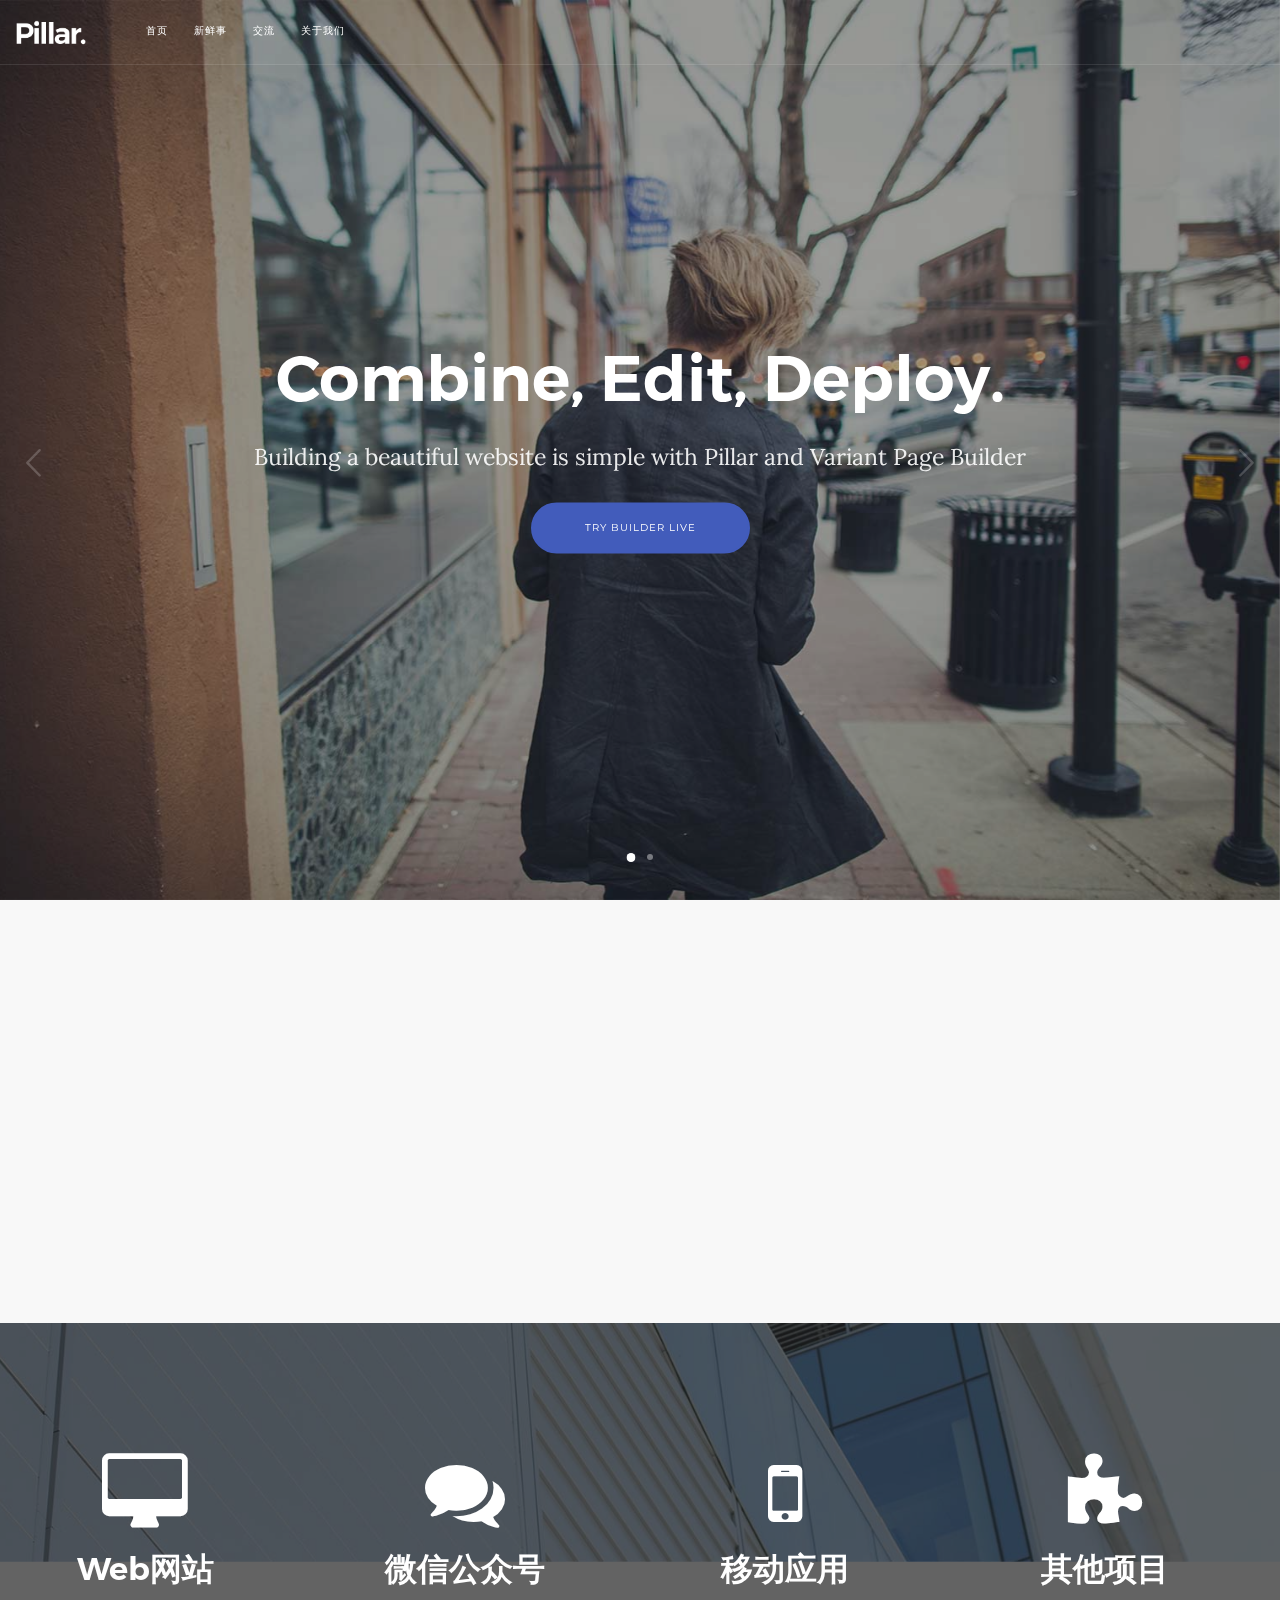
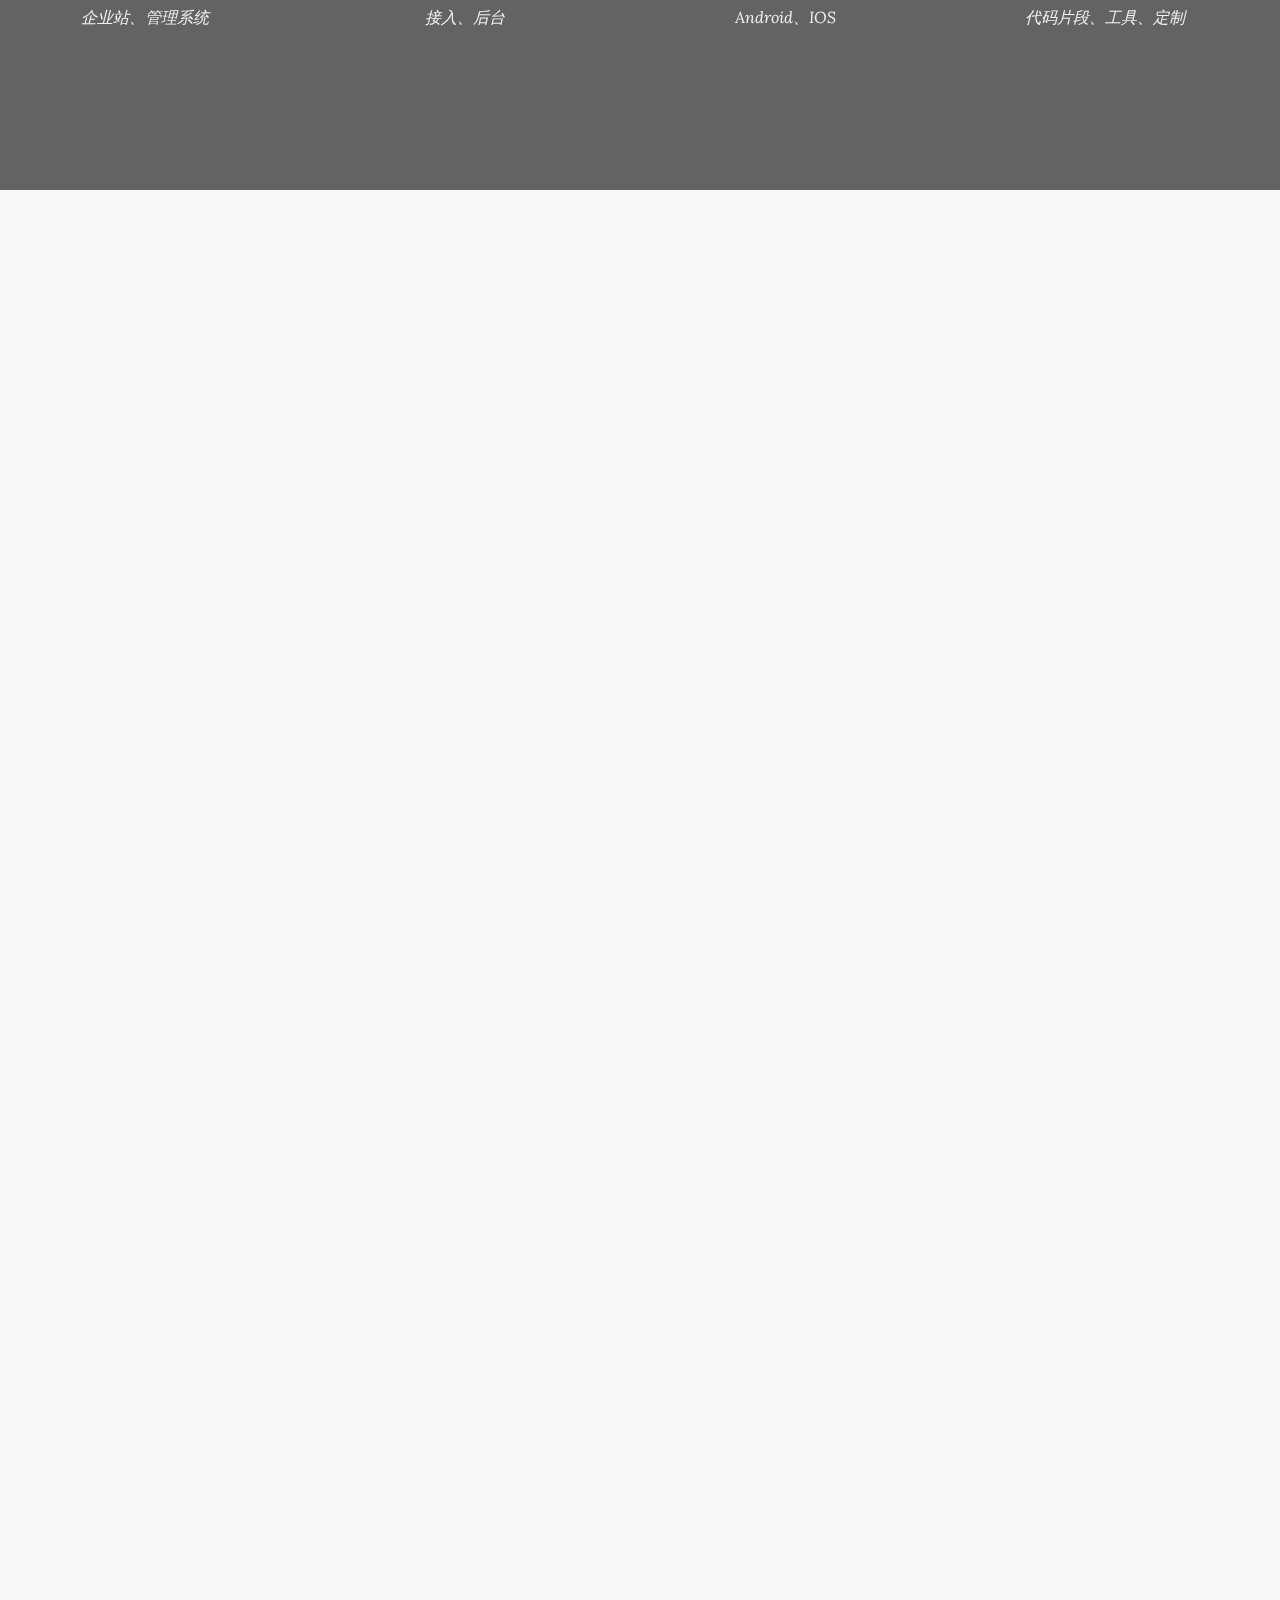
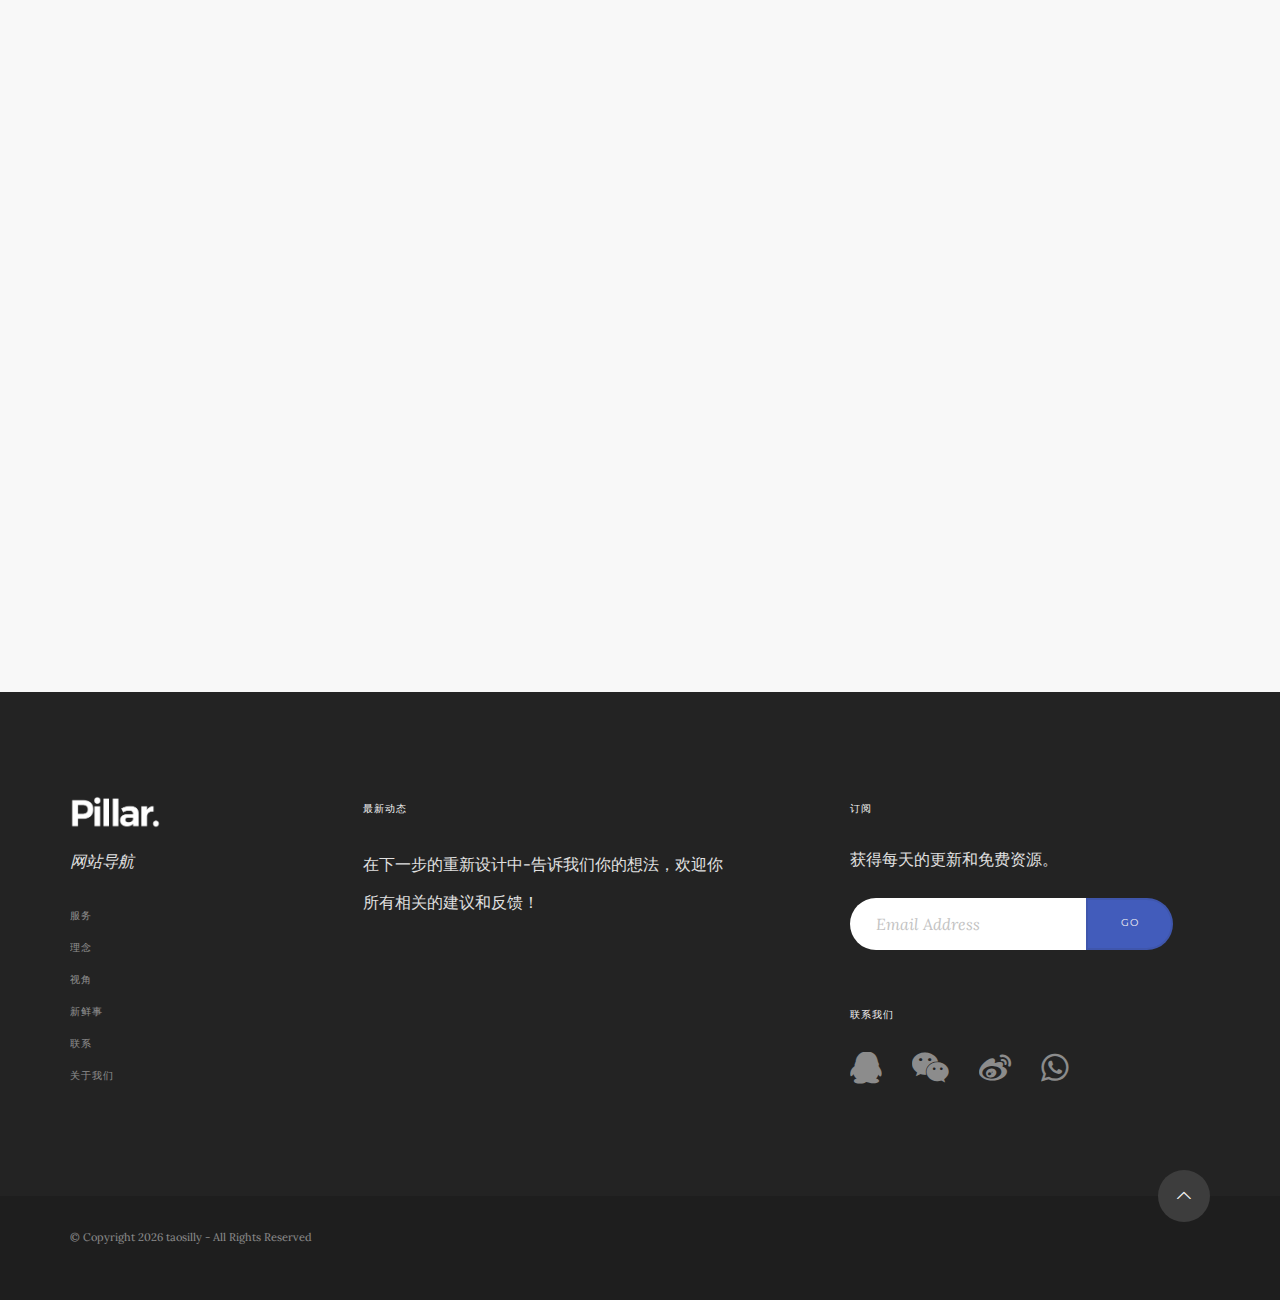
==== wwwroot/Index.html @ a9ca65a6 "first commit" ====
<!doctype html>
<html lang="en">
  <head>
      <meta charset="utf-8" />
      <title></title>
      <meta name="description" content="" />
      <meta name="viewport" content="width=device-width, initial-scale=1" />
      <!-- Place favicon.ico in the root directory -->

      <link href="css/bootstrap.css" rel="stylesheet" type="text/css" media="all" />
      <link href="//netdna.bootstrapcdn.com/font-awesome/4.6.3/css/font-awesome.min.css" rel="stylesheet">
      <link href="css/interface-icons.css" rel="stylesheet" type="text/css" media="all" />
      <link href="css/owl.carousel.css" rel="stylesheet" type="text/css" media="all" />
      <link href="css/lightbox.min.css" rel="stylesheet" type="text/css" media="all" />
      <link href="css/theme.css" rel="stylesheet" type="text/css" media="all" />
      <link href='https://fonts.googleapis.com/css?family=Lora:400,400italic,700%7CMontserrat:400,700' rel='stylesheet' type='text/css'>


  </head>
  <body class="scroll-assist" data-reveal-selectors="section:not(.masonry):not(:first-of-type):not(.parallax)" data-reveal-timing="1000">
        <a id="top"></a>
        <div class="loader"></div>
        <nav class="transition--fade">
            <div class="nav-bar nav--absolute nav--transparent" data-fixed-at="200">
                <div class="nav-module logo-module left">
                    <a href="index.html">
                        <img class="logo logo-dark" alt="logo" src="img/logo-dark.png" />
                        <img class="logo logo-light" alt="logo" src="img/logo-light.png" />
                    </a>
                </div>
                <div class="nav-module menu-module left">
                    <ul class="menu">
                      <li>
                            <a href="/index.html">
                                首页
                            </a>
                      </li>
                       <li>
                            <a href="/news">
                                新鲜事
                            </a>
                      </li>
                       <li>
                            <a href="/contact">
                                交流
                            </a>
                      </li>
                       <li>
                            <a href="/about.html">
                                关于我们
                            </a>
                      </li>
                    </ul>
                </div>
                <!--end nav module-->
                <!--<div class="nav-module right">
                    <a href="#" class="nav-function" data-notification-link="cart-overview">
                        <i class="interface-bag icon icon--sm"></i>
                        <span>Cart</span>
                    </a>
                </div>
                <div class="nav-module right">
                    <a href="#" class="nav-function modal-trigger" data-modal-id="search-form">
                        <i class="interface-search icon icon--sm"></i>
                        <span>Search</span>
                    </a>
                </div>-->
            </div>
            <!--end nav bar-->
            <div class="nav-mobile-toggle visible-sm visible-xs">
                <i class="fa fa-navicon fa-2x"></i>
            </div>
        </nav>
        <!--<div class="notification pos-right pos-top cart-overview" data-notification-link="cart-overview" data-animation="from-right">
            <div class="cart-overview__title">
                <h5>Your Cart</h5>
            </div>
            <ul class="cart-overview__items">
                <li>
                    <div class="item__image">
                        <a href="#">
                            <img alt="product" src="img/product-small-1.png" />
                        </a>
                    </div>
                    <div class="item__detail">
                        <span>Dave Wool Beanie</span>
                        <span class="h6">1 x $39.00</span>
                    </div>
                    <div class="item__remove" title="Remove From Cart"></div>
                </li>
                <li>
                    <div class="item__image">
                        <a href="#">
                            <img alt="product" src="img/product-small-2.png" />
                        </a>
                    </div>
                    <div class="item__detail">
                        <span>Rose Tinted Glasses</span>
                        <span class="h6">1 x $89.00</span>
                    </div>
                    <div class="item__remove" title="Remove From Cart"></div>
                </li>
            </ul>
            <div class="cart-overview__subtotal">
                <h5>Subtotal:</h5>
                <span>$128.00</span>
            </div>
            <div class="cart-overview__action">
                <a href="#" class="btn btn--square btn--primary">
                    <span class="btn__text">
                        Checkout Now
                    </span>
                </a>
            </div>
        </div>-->
        <!--<div class="modal-container search-modal" data-modal-id="search-form">
            <div class="modal-content bg-white imagebg" data-width="100%" data-height="100%">
                <div class="pos-vertical-center clearfix">
                    <div class="col-md-6 col-md-offset-3 col-sm-8 col-sm-offset-2 text-center">
                        <form class="clearfix">
                            <div class="input-with-icon">
                                <i class="icon-Magnifi-Glass2 icon icon--sm"></i>
                                <input type="search" name="query" placeholder="Type your search and hit enter" />
                            </div>
                        </form>
                    </div>
                </div>
            </div>
        </div>-->
        <!--end of modal-container-->
        <div class="main-container transition--fade">

            <section class="slider slider--animate height-100 cover cover-5 parallax" data-animation="fade" data-arrows="true" data-paging="true" data-timing="5000">
                <ul class="slides">
                    <li class="imagebg" data-overlay="4">
                        <div class="background-image-holder">
                            <img alt="image" src="img/hero3.jpg" />
                        </div>
                        <div class="container pos-vertical-center">
                            <div class="row">
                                <div class="col-sm-12 text-center">
                                    <h1>Combine, Edit, Deploy.</h1>
                                    <p class="lead">
                                        Building a beautiful website is simple with Pillar and Variant Page Builder
                                    </p>
                                    <a class="btn btn--primary" href="variant/builder.html">
                                        <span class="btn__text">
                                            Try Builder Live
                                        </span>
                                    </a>
                                </div>
                            </div>
                        </div>
                    </li>
                    <li class="imagebg" data-overlay="4">
                        <div class="background-image-holder">
                            <img alt="image" src="img/hero4.jpg" />
                        </div>
                        <div class="container pos-vertical-center">
                            <div class="row">
                                <div class="col-sm-12 text-center">
                                    <h1>Your Site, Your Way.</h1>
                                    <p class="lead">
                                        Carefully styled, reusable elements and multiple colour and font options
                                    </p>
                                    <a class="btn btn--primary" href="#">
                                        <span class="btn__text">
                                            Purchase Pillar Now
                                        </span>
                                    </a>
                                </div>
                            </div>
                        </div>
                    </li>
                </ul>
            </section>

             <section>
                <div class="container">
                    <div class="row">
                        <div class="col-md-8 col-md-offset-2 col-sm-10 col-sm-offset-1 text-center">
                            <h3>致力于建立一个更好的网站。</h3>
                            <p class="lead">
                                简洁、实用、严谨。在界面上大气、美观、布局合理，充分体现出核心功能与价值。同时在实用上也非常明了，加上与良好的互动性，给访问者以愉快实在的体验。在技术上。更高的稳定性、流畅性、兼容性。
                            </p>
                        </div>
                    </div>
                    <!--end of row-->
                </div>
                <!--end of container-->
            </section>
            <section class="imagebg section--even stats-1 parallax" data-overlay="7">
                <div class="background-image-holder">
                    <img alt="image" src="img/hero2.jpg" />
                </div>
                <div class="row wide-grid">
                    <div class="col-sm-3 col-xs-6">
                        <div class="feature feature-1 text-center">
                            <i class="fa fa-desktop fa-5x"></i>
                            <h3>Web网站</h3>
                            <span>
                                <em>企业站、管理系统</em>
                            </span>
                        </div>
                    </div>
                    <div class="col-sm-3 col-xs-6">
                        <div class="feature feature-1 text-center">
                            <i class="fa fa-comments fa-5x"></i>
                            <h3>微信公众号</h3>
                            <span>
                                <em>接入、后台</em>
                            </span>
                        </div>
                    </div>
                    <div class="col-sm-3 col-xs-6">
                        <div class="feature feature-1 text-center">
                            <i class="fa fa-mobile fa-5x"></i>
                            <h3>移动应用</h3>
                            <span>
                                <em>Android、IOS</em>
                            </span>
                        </div>
                    </div>
                    <div class="col-sm-3 col-xs-6">
                        <div class="feature feature-1 text-center">
                            <i class="fa fa-puzzle-piece fa-5x"></i>
                            <h3>其他项目</h3>
                            <span>
                                <em>代码片段、工具、定制</em>
                            </span>
                        </div>
                    </div>
                </div>
                <!--end of row-->
            </section>
            <section>
                <div class="container">
                    <div class="row">
                        <div class="col-sm-8 col-sm-offset-2 text-center">
                            <h3>我的理念</h3>
                            <p class="lead">
                                让客户满意是我们前进的永远不变的宗旨。
                            </p>
                        </div>
                    </div>
                    <!--end of row-->
                </div>
                <!--end of container-->
            </section>
            <section>
                <div class="container">
                    <div class="row">
                        <div class="col-sm-6">
                            <div class="feature feature-3">
                                <div class="feature__left">
                                    <i class="fa fa-newspaper-o fa-2x"></i>
                                </div>
                                <div class="feature__right">
                                    <h6>响应式布局</h6>
                                    <p>采用Bootstrap前端框架，使主体更加个性化与人性化。页面简洁灵活。</p>
                                </div>
                            </div>
                        </div>
                        <div class="col-sm-6">
                            <div class="feature feature-3">
                                <div class="feature__left">
                                    <i class="fa fa-cogs fa-2x"></i>
                                </div>
                                <div class="feature__right">
                                    <h6>优秀设计</h6>
                                    <p>在设计上大气，优雅，布局合理。</p>
                                </div>
                            </div>
                        </div>
                        <div class="col-sm-6">
                            <div class="feature feature-3">
                                <div class="feature__left">
                                    <i class=" fa fa-umbrella fa-2x"></i>
                                </div>
                                <div class="feature__right">
                                    <h6>强大的交互性</h6>
                                    <p>功能实用并和客户有很强的互动与连接性</p>
                                </div>
                            </div>
                        </div>
                        <div class="col-sm-6">
                            <div class="feature feature-3">
                                <div class="feature__left">
                                    <i class="fa fa-heart  fa-2x"></i>
                                </div>
                                <div class="feature__right">
                                    <h6>贴心的服务</h6>
                                    <p>从前到后，耐心的解答与倾听。更长的质保期，售后免费服务1年。</p>
                                </div>
                            </div>
                        </div>
                    </div>
                    <!--end of row-->
                </div>
                <!--end of container-->
            </section>
            <!--这是留一个购买下单的Section-->
            <section>
                <div class="container">
                    <div class="row">
                        <div class="col-sm-8 col-sm-offset-2 text-center">
                            <h3>新的 &amp; 视角</h3>
                            <p class="lead">
                                我们在设计、商业和生活方面分享我们的想法。看看我们最新的冥想的博客。
                            </p>
                        </div>
                    </div>
                    <!--end of row-->
                </div>
                <!--end of container-->
            </section>
            <section class="blog-snippet-1">
                <div class="container">
                    <div class="row">
                        <div class="col-md-4 col-sm-6">
                            <a href="#">
                                <div class="card card-4">
                                    <div class="card__image">
                                        <img alt="Pic" src="img/small9.jpg" />
                                    </div>
                                    <div class="card__body boxed boxed--sm bg--white">
                                        <h6>Lifestyle</h6>
                                        <div class="card__title">
                                            <h5>Living large in a small apartment: One man's quest to downsize</h5>
                                        </div>
                                        <hr>
                                        <div class="card__lower">
                                            <span>by</span>
                                            <span class="h6">Cameron Smith</span>
                                        </div>
                                    </div>
                                </div>
                            </a>
                        </div>
                        <!--end item-->
                        <div class="col-md-4 col-sm-6">
                            <a href="#">
                                <div class="card card-4">
                                    <div class="card__image">
                                        <img alt="Pic" src="img/small6.jpg" />
                                    </div>
                                    <div class="card__body boxed boxed--sm bg--white">
                                        <h6>Technology</h6>
                                        <div class="card__title">
                                            <h5>Good photography is the key to your online presence</h5>
                                        </div>
                                        <hr>
                                        <div class="card__lower">
                                            <span>by</span>
                                            <span class="h6">Robin Banks</span>
                                        </div>
                                    </div>
                                </div>
                            </a>
                        </div>
                        <!--end item-->
                        <div class="col-md-4 col-sm-6">
                            <a href="#">
                                <div class="card card-4">
                                    <div class="card__image">
                                        <img alt="Pic" src="img/small1.jpg" />
                                    </div>
                                    <div class="card__body boxed boxed--sm bg--white">
                                        <h6>Travel</h6>
                                        <div class="card__title">
                                            <h5>Meet the couple who ran their online business from a tent</h5>
                                        </div>
                                        <hr>
                                        <div class="card__lower">
                                            <span>by</span>
                                            <span class="h6">Abby Bollard</span>
                                        </div>
                                    </div>
                                </div>
                            </a>
                        </div>
                        <!--end item-->
                    </div>
                    <!--end of row-->
                    <div class="row">
                        <div class="col-sm-12 text-center">
                            <a class="btn" href="blog-cards-small.html">
                                <span class="btn__text">
                                    View the blog
                                </span>
                            </a>
                        </div>
                    </div>
                    <!--end of row-->
                </div>
                <!--end of container-->
            </section>
            <section class="bg--primary space--sm cta cta-5">
                <div class="container">
                    <div class="row">
                        <div class="col-sm-12 text-center">
                            <h4>您对我们感兴趣吗?</h4>
                            <a class="btn btn--sm" href="page-contact-form-simple.html">
                                <span class="btn__text">
                                    和我们交流
                                </span>
                            </a>
                        </div>
                    </div>
                    <!--end of row-->
                </div>
                <!--end of container-->
            </section>
            <footer class="bg--dark footer-4">
                <div class="container">
                    <div class="row">
                        <div class="col-md-3 col-sm-4">
                            <img alt="logo" class="logo" src="img/logo-light.png" />
                            <p>
                                <em>网站导航</em>
                            </p>
                            <ul class="footer__navigation">

                                <li>
                                    <a href="#">
                                        <span>服务</span>
                                    </a>
                                </li>
                                <li>
                                    <a href="#">
                                        <span>理念</span>
                                    </a>
                                </li>
                                <li>
                                    <a href="#">
                                        <span>视角</span>
                                    </a>
                                </li>
                                <li>
                                    <a href="#">
                                        <span>新鲜事</span>
                                    </a>
                                </li>
                                <li>
                                    <a href="#">
                                        <span>联系</span>
                                    </a>
                                </li>
                                <li>
                                    <a href="#">
                                        <span>关于我们</span>
                                    </a>
                                </li>
                            </ul>
                        </div>
                        <div class="col-md-4 col-sm-8">
                            <h6>最新动态</h6>
                            <div class="twitter-feed">
                                <div class="tweets-feed" data-widget-id="492085717044981760" data-amount="2">
                                    <ul>
                                        <li>
                                            <p class="tweet">在下一步的重新设计中-告诉我们你的想法，欢迎你所有相关的建议和反馈！ </p>
                                        </li>
                                        <li>
                                            <p></p>
                                        </li>
                                    </ul>

                                </div>
                            </div>
                        </div>
                        <div class="col-md-4 col-md-offset-1 col-sm-12">
                            <h6>订阅</h6>
                            <p>
                                获得每天的更新和免费资源。
                            </p>
                              <form class="form--merge form--no-labels" action="http://mrareco.createsend.com/" method="post" id="subForm" data-error="Please fill all fields correctly." data-success="Thanks for signing up! Please check your inbox for confirmation email.">
                                <p>
                                    <label for="fieldEmail">Email Address</label>
                                    <br />
                                    <input class="col-md-8 col-sm-6 validate-required validate-email" id="fieldEmail" name="cm-kieth-kieth" type="email" required />
                                </p>
                                <p>
                                    <button type="submit">Go</button>
                                </p>
                            </form>
                            <h6>联系我们</h6>
                            <ul class="social-list">
                                <li>
                                    <a href="#">
                                        <i class="fa fa-qq fa-2x"></i>
                                    </a>
                                </li>
                                <li>
                                    <a href="#">
                                        <i class="fa fa-weixin fa-2x"></i>
                                    </a>
                                </li>
                                <li>
                                    <a href="#">
                                        <i class="fa fa-weibo fa-2x"></i>
                                    </a>
                                </li>
                                <li>
                                    <a href="#">
                                        <i class="fa fa-whatsapp fa-2x"></i>
                                    </a>
                                </li>
                                
                            </ul>
                        </div>
                    </div>
                    <!--end of row-->
                </div>
                <!--end of container-->
                <div class="footer__lower">
                    <div class="container">
                        <div class="row">
                            <div class="col-sm-6 text-center-xs">
                                <span class="type--fine-print">&copy; Copyright
                                    <span class="update-year">2016</span> taosilly - All Rights Reserved</span>
                            </div>
                            <div class="col-sm-6 text-right text-center-xs">
                                <a href="#top" class="inner-link top-link">
                                    <i class="interface-up-open-big"></i>
                                </a>
                            </div>
                        </div>
                        <!--end of row-->
                    </div>
                    <!--end of container-->
                </div>
            </footer>
        </div>
        <script src="js/jquery-2.1.4.min.js"></script>
        <script src="js/isotope.min.js"></script><!--动太布局库-->
        <script src="js/owl.carousel.min.js"></script>
        <script src="js/lightbox.min.js"></script> <!--弹框效果-->
        <script src="js/smooth-scroll.min.js"></script>
        <script src="js/scrollreveal.min.js"></script>
        <script src="js/parallax.js"></script>
        <script src="js/scripts.js"></script>
    </body>
</html>
---- wwwroot/css/interface-icons.css ----
@font-face {
  font-family: 'pillar-interface';
  src: url('../fonts/pillar-interface.eot?95514741');
  src: url('../fonts/pillar-interface.eot?95514741#iefix') format('embedded-opentype'),
       url('../fonts/pillar-interface.woff2?95514741') format('woff2'),
       url('../fonts/pillar-interface.woff?95514741') format('woff'),
       url('../fonts/pillar-interface.ttf?95514741') format('truetype'),
       url('../fonts/pillar-interface.svg?95514741#pillar-interface') format('svg');
  font-weight: normal;
  font-style: normal;
}
/* Chrome hack: SVG is rendered more smooth in Windozze. 100% magic, uncomment if you need it. */
/* Note, that will break hinting! In other OS-es font will be not as sharp as it could be */
/*
@media screen and (-webkit-min-device-pixel-ratio:0) {
  @font-face {
    font-family: 'pillar-interface';
    src: url('../font/pillar-interface.svg?95514741#pillar-interface') format('svg');
  }
}
*/
 
 [class^="interface-"]:before, [class*=" interface-"]:before {
  font-family: "pillar-interface";
  font-style: normal;
  font-weight: normal;
  speak: none;
 
  display: inline-block;
  text-decoration: inherit;
  width: 1em;
  margin-right: .2em;
  text-align: center;
  /* opacity: .8; */
 
  /* For safety - reset parent styles, that can break glyph codes*/
  font-variant: normal;
  text-transform: none;
 
  /* fix buttons height, for twitter bootstrap */
  line-height: 1em;
 
  /* Animation center compensation - margins should be symmetric */
  /* remove if not needed */
  margin-left: .2em;
 
  /* you can be more comfortable with increased icons size */
  /* font-size: 120%; */
 
  /* Font smoothing. That was taken from TWBS */
  -webkit-font-smoothing: antialiased;
  -moz-osx-font-smoothing: grayscale;
 
  /* Uncomment for 3D effect */
  /* text-shadow: 1px 1px 1px rgba(127, 127, 127, 0.3); */
}
 
.interface-down-open-big:before { content: '\e800'; } /* '' */
.interface-left-open-big:before { content: '\e801'; } /* '' */
.interface-right-open-big:before { content: '\e802'; } /* '' */
.interface-up-open-big:before { content: '\e803'; } /* '' */
.interface-bag:before { content: '\e804'; } /* '' */
.interface-search:before { content: '\e805'; } /* '' */
---- wwwroot/css/theme.css ----
/**!**************/
/**! Contents **/
/**! 1. Reset **/
/**! 2. Helper Classes **/
/**! 3. Typography **/
/**! 4. Position **/
/**! 5. Element Size **/
/**! 6. Images **/
/**! 7. Colors **/
/**! 8. Buttons **/
/**! 9. Icons **/
/**! 10. Lists **/
/**! 11. Lightbox **/
/**! 12. Nav Bar **/
/**! 13. Form Elements **/
/**! 14. Accordions **/
/**! 15. Breadcrumbs **/
/**! 16. Pie Charts **/
/**! 17. Tabs **/
/**! 18. Boxes **/
/**! 19. Sliders **/
/**! 20. Hover Elements **/
/**! 21. Masonry **/
/**! 22. Modals **/
/**! 23. Maps **/
/**! 24. Parallax **/
/**! 25. Notifications **/
/**! 26. Video **/
/**! 27. Image Blocks **/
/**! 28. Mail Chimp & Campaign Monitor **/
/**! 29. Twitter **/
/**! 30. Transitions **/
/**! 31. Spacing **/
/**! 32. Theme Overrides **/
/**!**************/
/**!**************/
/**!**************/
/**! 1. Reset **/
*,
h1,
h2,
h3,
h4,
h5,
h6,
p,
ul,
a {
  margin: 0;
  padding: 0;
}
/**! 2. Helper Classes **/
.clearfix {
  overflow: hidden;
}
.allow-overflow {
  overflow: visible;
}
.container .row--gapless {
  padding-left: 15px;
  padding-right: 15px;
}
.container .row--gapless > div[class*='col-'] {
  padding: 0;
}
/**! 3. Typography **/
html {
  font-size: 100%;
}
@media all and (max-width: 768px) {
  html {
    font-size: 87.5%;
  }
}
body {
  font-size: 1em;
  line-height: 1.625em;
  -webkit-font-smoothing: antialiased;
  -moz-osx-font-smoothing: grayscale;
  font-family: 'Lora', 'Helvetica', 'Arial', sans-serif;
  color: #767676;
  font-weight: 400;
}
h1,
h2,
h3,
h4,
h5,
h6,
.h1,
.h2,
.h3,
.h4,
.h5,
.h6 {
  font-family: 'Montserrat', 'Helvetica', 'Arial', sans-serif;
  color: #343434;
  font-weight: 600;
  font-variant-ligatures: common-ligatures;
  margin-top: 0;
  margin-bottom: 0;
}
h1,
.h1 {
  font-size: 4em;
  line-height: 1.015625em;
}
h2,
.h2 {
  font-size: 2.8125em;
  line-height: 1.15555556em;
}
h3,
.h3 {
  font-size: 2em;
  line-height: 1.421875em;
}
h4,
.h4 {
  font-size: 1.4375em;
  line-height: 1.41304348em;
}
h5,
.h5 {
  font-size: 1em;
  line-height: 1.625em;
}
h6,
.h6 {
  font-size: 0.625em;
  line-height: 2.6em;
}
.lead {
  font-size: 1.4375em;
  line-height: 1.69565217em;
}
@media all and (max-width: 767px) {
  h1,
  .h1 {
    font-size: 2.8125em;
    line-height: 1.15555556em;
  }
  h2,
  .h2 {
    font-size: 2em;
    line-height: 1.421875em;
  }
  h3,
  .h3 {
    font-size: 1.4375em;
    line-height: 1.625em;
  }
  .lead {
    font-size: 1.4375em;
    line-height: 1.41304348em;
  }
}
p,
ul,
ol,
pre,
table,
blockquote {
  margin-bottom: 1.625em;
}
ul,
ol {
  list-style: none;
}
ul:not(.menu):not(.slides):not(.accordion):not(.tabs):not(.tabs-content),
ol:not(.menu):not(.slides):not(.accordion):not(.tabs):not(.tabs-content) {
  line-height: 2.34375em;
}
ul.bullets {
  list-style: inside;
}
ol {
  list-style-type: upper-roman;
  list-style-position: inside;
}
blockquote {
  font-size: 2em;
  line-height: 1.421875em;
  padding: 0;
  margin: 0;
  border-left: 0;
}
strong {
  font-weight: 600;
}
hr {
  margin: 1.625em 0;
  border-color: #f4f4f4;
}
a:hover,
a:focus,
a:active {
  text-decoration: none;
  outline: none;
}
/*! Typography -- Helpers */
.type--uppercase {
  text-transform: uppercase;
}
.type--bold {
  font-weight: bold;
}
.type--italic {
  font-weight: italic;
}
.type--fine-print {
  font-size: 0.6875em;
}
.type--strikethrough {
  text-decoration: line-through;
  opacity: .5;
}
.type--underline {
  text-decoration: underline;
}
.type--body-font {
  font-family: 'Lora', 'Helvetica';
}
/**! 4. Position **/
body {
  overflow-x: hidden;
}
.pos-relative {
  position: relative;
}
.pos-absolute {
  position: absolute;
}
.pos-absolute.container {
  left: 0;
  right: 0;
}
.pos-top {
  top: 0;
}
.pos-bottom {
  bottom: 0;
}
.pos-right {
  right: 0;
}
.pos-left {
  left: 0;
}
.pos-vertical-center {
  position: relative;
  top: 50%;
  transform: translateY(-50%);
  -webkit-transform: translateY(-50%);
}
@media all and (max-width: 767px) {
  .pos-vertical-center {
    top: 0;
    transform: none;
    -webkit-transform: none;
  }
}
@media all and (max-height: 600px) {
  .pos-vertical-center {
    top: 0;
    transform: none;
    -webkit-transform: none;
  }
}
.pos-vertical-align-columns {
  display: table;
  table-layout: fixed;
  width: 100%;
}
.pos-vertical-align-columns > div[class*='col-'] {
  display: table-cell;
  float: none;
  vertical-align: middle;
}
@media all and (max-width: 990px) {
  .pos-vertical-align-columns {
    display: block;
    width: auto;
  }
  .pos-vertical-align-columns > div[class*='col-'] {
    display: block;
  }
}
.inline-block {
  display: inline-block;
}
.block {
  display: block;
}
.text-center {
  text-align: center;
}
.text-left {
  text-align: left;
}
.text-right {
  text-align: right;
}
@media all and (max-width: 990px) {
  .text-center-md {
    text-align: center;
  }
  .text-left-md {
    text-align: left;
  }
  .text-right-md {
    text-align: right;
  }
}
@media all and (max-width: 767px) {
  .text-center-xs {
    text-align: center;
  }
  .text-left-xs {
    text-align: left;
  }
  .text-right-xs {
    text-align: right;
  }
}
/**! 5. Element Size **/
.height-100,
.height-90,
.height-80,
.height-70,
.height-60,
.height-50,
.height-40,
.height-30,
.height-20,
.height-10 {
  height: auto;
  padding: 5em 0;
}
@media all and (max-width: 767px) {
  .height-100,
  .height-90,
  .height-80,
  .height-70,
  .height-60,
  .height-50,
  .height-40,
  .height-30,
  .height-20,
  .height-10 {
    height: auto;
    padding: 4em 0;
  }
}
@media all and (min-height: 600px) and (min-width: 767px) {
  .height-10 {
    height: 10vh;
  }
  .height-20 {
    height: 20vh;
  }
  .height-30 {
    height: 30vh;
  }
  .height-40 {
    height: 40vh;
  }
  .height-50 {
    height: 50vh;
  }
  .height-60 {
    height: 60vh;
  }
  .height-70 {
    height: 70vh;
  }
  .height-80 {
    height: 80vh;
  }
  .height-90 {
    height: 90vh;
  }
  .height-100 {
    height: 100vh;
  }
}
/**! 6. Images **/
img {
  max-width: 100%;
  margin-bottom: 1.625em;
}
p + img,
img:last-child {
  margin-bottom: 0;
}
.img--fullwidth {
  width: 100%;
}
[data-grid="2"].masonry {
  -webkit-column-count: 2;
  -webkit-column-gap: 0;
  -moz-column-count: 2;
  -moz-column-gap: 0;
  column-count: 2;
  column-gap: 0;
}
[data-grid="2"].masonry li {
  width: 100%;
  float: none;
}
[data-grid="2"] li {
  width: 50%;
  display: inline-block;
}
[data-grid="3"].masonry {
  -webkit-column-count: 3;
  -webkit-column-gap: 0;
  -moz-column-count: 3;
  -moz-column-gap: 0;
  column-count: 3;
  column-gap: 0;
}
[data-grid="3"].masonry li {
  width: 100%;
  float: none;
}
[data-grid="3"] li {
  width: 33.33333333%;
  display: inline-block;
}
[data-grid="4"].masonry {
  -webkit-column-count: 4;
  -webkit-column-gap: 0;
  -moz-column-count: 4;
  -moz-column-gap: 0;
  column-count: 4;
  column-gap: 0;
}
[data-grid="4"].masonry li {
  width: 100%;
  float: none;
}
[data-grid="4"] li {
  width: 25%;
  display: inline-block;
}
[data-grid="5"].masonry {
  -webkit-column-count: 5;
  -webkit-column-gap: 0;
  -moz-column-count: 5;
  -moz-column-gap: 0;
  column-count: 5;
  column-gap: 0;
}
[data-grid="5"].masonry li {
  width: 100%;
  float: none;
}
[data-grid="5"] li {
  width: 20%;
  display: inline-block;
}
[data-grid="6"].masonry {
  -webkit-column-count: 6;
  -webkit-column-gap: 0;
  -moz-column-count: 6;
  -moz-column-gap: 0;
  column-count: 6;
  column-gap: 0;
}
[data-grid="6"].masonry li {
  width: 100%;
  float: none;
}
[data-grid="6"] li {
  width: 16.66666667%;
  display: inline-block;
}
[data-grid="7"].masonry {
  -webkit-column-count: 7;
  -webkit-column-gap: 0;
  -moz-column-count: 7;
  -moz-column-gap: 0;
  column-count: 7;
  column-gap: 0;
}
[data-grid="7"].masonry li {
  width: 100%;
  float: none;
}
[data-grid="7"] li {
  width: 14.28571429%;
  display: inline-block;
}
[data-grid="8"].masonry {
  -webkit-column-count: 8;
  -webkit-column-gap: 0;
  -moz-column-count: 8;
  -moz-column-gap: 0;
  column-count: 8;
  column-gap: 0;
}
[data-grid="8"].masonry li {
  width: 100%;
  float: none;
}
[data-grid="8"] li {
  width: 12.5%;
  display: inline-block;
}
@media all and (max-width: 767px) {
  [data-grid]:not(.masonry) li {
    width: 33.333333%;
  }
  [data-grid="2"]:not(.masonry) li {
    width: 50%;
  }
  [data-grid].masonry {
    -webkit-column-count: 1;
    -moz-column-count: 1;
    column-count: 1;
  }
}
.background-image-holder {
  position: absolute;
  width: 100%;
  height: 100%;
  top: 0;
  left: 0;
  background-size: cover !important;
  background-position: 50% 50% !important;
  z-index: 0;
  transition: 0.3s linear;
  -webkit-transition: 0.3s linear;
  -moz-transition: 0.3s linear;
  opacity: 0;
  background: #232323;
}
.background-image-holder.background--bottom {
  background-position: 50% 100% !important;
}
.background-image-holder.background--top {
  background-position: 50% 0% !important;
}
.image--light .background-image-holder {
  background: none;
}
.background-image-holder img {
  display: none;
}
[data-overlay] {
  position: relative;
}
[data-overlay]:before {
  position: absolute;
  content: '';
  background: #232323;
  width: 100%;
  height: 100%;
  top: 0;
  left: 0;
  z-index: 1;
}
[data-overlay] *:not(.container):not(.background-image-holder):not(.instafeed--background) {
  z-index: 2;
}
[data-overlay].image--light:before {
  background: #fff;
}
[data-overlay].bg--primary:before {
  background: #425cbb;
}
[data-overlay="1"]:before {
  opacity: 0.1;
}
[data-overlay="2"]:before {
  opacity: 0.2;
}
[data-overlay="3"]:before {
  opacity: 0.3;
}
[data-overlay="4"]:before {
  opacity: 0.4;
}
[data-overlay="5"]:before {
  opacity: 0.5;
}
[data-overlay="6"]:before {
  opacity: 0.6;
}
[data-overlay="7"]:before {
  opacity: 0.7;
}
[data-overlay="8"]:before {
  opacity: 0.8;
}
[data-overlay="9"]:before {
  opacity: 0.9;
}
[data-overlay="10"]:before {
  opacity: 1;
}
[data-overlay="0"]:before {
  opacity: 0;
}
[data-scrim-bottom] {
  position: relative;
}
[data-scrim-bottom]:before {
  position: absolute;
  content: '';
  width: 100%;
  height: 80%;
  background: -moz-linear-gradient(top, rgba(0, 0, 0, 0) 0%, #232323 100%);
  /* FF3.6+ */
  background: -webkit-gradient(linear, left top, left bottom, color-stop(0%, rgba(0, 0, 0, 0)), color-stop(100%, #232323));
  /* Chrome,Safari4+ */
  background: -webkit-linear-gradient(top, rgba(0, 0, 0, 0) 0%, #232323 100%);
  /* Chrome10+,Safari5.1+ */
  background: -o-linear-gradient(top, rgba(0, 0, 0, 0) 0%, #232323 100%);
  /* Opera 11.10+ */
  background: -ms-linear-gradient(top, rgba(0, 0, 0, 0) 0%, #232323 100%);
  /* IE10+ */
  background: linear-gradient(to bottom, rgba(0, 0, 0, 0) 0%, #232323 100%);
  bottom: 0;
  left: 0;
  z-index: 1;
  backface-visibility: hidden;
}
[data-scrim-bottom]:not(.image--light) h1,
[data-scrim-bottom]:not(.image--light) h2,
[data-scrim-bottom]:not(.image--light) h3,
[data-scrim-bottom]:not(.image--light) h4,
[data-scrim-bottom]:not(.image--light) h5,
[data-scrim-bottom]:not(.image--light) h6 {
  color: #b3b3b3;
}
[data-scrim-bottom]:not(.image--light) p,
[data-scrim-bottom]:not(.image--light) span,
[data-scrim-bottom]:not(.image--light) ul {
  color: #f6f6f6;
}
[data-scrim-bottom].image--light:before {
  background: #fff;
}
[data-scrim-bottom="1"]:before {
  opacity: 0.1;
}
[data-scrim-bottom="2"]:before {
  opacity: 0.2;
}
[data-scrim-bottom="3"]:before {
  opacity: 0.3;
}
[data-scrim-bottom="4"]:before {
  opacity: 0.4;
}
[data-scrim-bottom="5"]:before {
  opacity: 0.5;
}
[data-scrim-bottom="6"]:before {
  opacity: 0.6;
}
[data-scrim-bottom="7"]:before {
  opacity: 0.7;
}
[data-scrim-bottom="8"]:before {
  opacity: 0.8;
}
[data-scrim-bottom="9"]:before {
  opacity: 0.9;
}
[data-scrim-bottom="10"]:before {
  opacity: 1;
}
[data-scrim-top] {
  position: relative;
}
[data-scrim-top]:before {
  position: absolute;
  content: '';
  width: 100%;
  height: 80%;
  background: -moz-linear-gradient(bottom, #232323 0%, rgba(0, 0, 0, 0) 100%);
  /* FF3.6+ */
  background: -webkit-gradient(linear, left bottom, left bottom, color-stop(0%, #232323), color-stop(100%, rgba(0, 0, 0, 0)));
  /* Chrome,Safari4+ */
  background: -webkit-linear-gradient(bottom, #232323 0%, rgba(0, 0, 0, 0) 100%);
  /* Chrome10+,Safari5.1+ */
  background: -o-linear-gradient(bottom, #232323 0%, rgba(0, 0, 0, 0) 100%);
  /* Opera 11.10+ */
  background: -ms-linear-gradient(bottom, #232323 0%, rgba(0, 0, 0, 0) 100%);
  /* IE10+ */
  background: linear-gradient(to bottom, #232323 0%, rgba(0, 0, 0, 0) 100%);
  top: 0;
  left: 0;
  z-index: 1;
}
[data-scrim-top]:not(.image--light) h1,
[data-scrim-top]:not(.image--light) h2,
[data-scrim-top]:not(.image--light) h3,
[data-scrim-top]:not(.image--light) h4,
[data-scrim-top]:not(.image--light) h5,
[data-scrim-top]:not(.image--light) h6 {
  color: #b3b3b3;
}
[data-scrim-top]:not(.image--light) p,
[data-scrim-top]:not(.image--light) span,
[data-scrim-top]:not(.image--light) ul {
  color: #f6f6f6;
}
[data-scrim-top].image--light:before {
  background: #fff;
}
[data-scrim-top="1"]:before {
  opacity: 0.1;
}
[data-scrim-top="2"]:before {
  opacity: 0.2;
}
[data-scrim-top="3"]:before {
  opacity: 0.3;
}
[data-scrim-top="4"]:before {
  opacity: 0.4;
}
[data-scrim-top="5"]:before {
  opacity: 0.5;
}
[data-scrim-top="6"]:before {
  opacity: 0.6;
}
[data-scrim-top="7"]:before {
  opacity: 0.7;
}
[data-scrim-top="8"]:before {
  opacity: 0.8;
}
[data-scrim-top="9"]:before {
  opacity: 0.9;
}
[data-scrim-top="10"]:before {
  opacity: 1;
}
.imagebg {
  position: relative;
}
.imagebg .container {
  z-index: 2;
}
.imagebg .container:not(.pos-absolute) {
  position: relative;
}
.imagebg:not(.image--light) h1,
.imagebg:not(.image--light) h2,
.imagebg:not(.image--light) h3,
.imagebg:not(.image--light) h4,
.imagebg:not(.image--light) h5,
.imagebg:not(.image--light) h6,
.imagebg:not(.image--light) p,
.imagebg:not(.image--light) ul {
  color: #fff;
}
.imagebg:not(.image--light) .bg--white h1,
.imagebg:not(.image--light) .bg--white h2,
.imagebg:not(.image--light) .bg--white h3,
.imagebg:not(.image--light) .bg--white h4,
.imagebg:not(.image--light) .bg--white h5,
.imagebg:not(.image--light) .bg--white h6 {
  color: #232323;
}
.imagebg:not(.image--light) .bg--white p,
.imagebg:not(.image--light) .bg--white ul {
  color: #767676;
}
div[data-overlay] h1,
div[data-overlay] h2,
div[data-overlay] h3,
div[data-overlay] h4,
div[data-overlay] h5,
div[data-overlay] h6 {
  color: #fff;
}
div[data-overlay] p,
div[data-overlay] ul {
  color: #fff;
}
.parallax {
  overflow: hidden;
}
.parallax .background-image-holder {
  transition: none !important;
}
/**! 7. Colors **/
body {
  background: #f8f8f8;
}
.color--primary {
  color: #425cbb !important;
}
a {
  color: #425cbb;
}
.color--primary-1 {
  color: #7cc36a !important;
}
.color--primary-2 {
  color: #d14b4b !important;
}
.color--white {
  color: #fff;
}
.color--dark {
  color: #232323;
}
.bg--dark {
  background: #232323;
}
.bg--dark *:not(a) {
  color: #f5f5f5;
}
.bg--dark a:not(.btn) {
  color: #fff;
}
.bg--white {
  background: #fff;
}
.bg--site {
  background: #f8f8f8;
}
.bg--secondary {
  background: #f4f4f4;
}
.bg--primary {
  background: #425cbb;
}
.bg--primary p,
.bg--primary span,
.bg--primary ul,
.bg--primary a:not(.btn) {
  color: #fff;
}
.bg--primary h1,
.bg--primary h2,
.bg--primary h3,
.bg--primary h4,
.bg--primary h5,
.bg--primary h6,
.bg--primary i {
  color: #fff;
}
.bg--white {
  background: #fff;
}
.bg--white p,
.bg--white span,
.bg--white ul,
.bg--white a:not(.btn) {
  color: #767676;
}
.bg--white h1,
.bg--white h2,
.bg--white h3,
.bg--white h4,
.bg--white h5,
.bg--white h6,
.bg--white i {
  color: #232323;
}
.bg--primary-1 {
  background: #7cc36a;
}
.bg--primary-1 p,
.bg--primary-1 span,
.bg--primary-1 ul,
.bg--primary-1 a:not(.btn) {
  color: #fff;
}
.bg--primary-1 h1,
.bg--primary-1 h2,
.bg--primary-1 h3,
.bg--primary-1 h4,
.bg--primary-1 h5,
.bg--primary-1 h6,
.bg--primary-1 i {
  color: #fff;
}
.bg--primary-2 {
  background: #d14b4b;
}
.bg--primary-2 p,
.bg--primary-2 span,
.bg--primary-2 ul,
.bg--primary-2 a:not(.btn) {
  color: #fff;
}
.bg--primary-2 h1,
.bg--primary-2 h2,
.bg--primary-2 h3,
.bg--primary-2 h4,
.bg--primary-2 h5,
.bg--primary-2 h6,
.bg--primary-2 i {
  color: #fff;
}
.image-bg:not(.image-light) *:not(a) {
  color: #fff;
}
.color--facebook {
  color: #3b5998;
}
.color--twitter {
  color: #00aced;
}
.color--googleplus {
  color: #dd4b39;
}
.color--instagram {
  color: #125688;
}
.color--pinterest {
  color: #cb2027;
}
.color--dribbble {
  color: #ea4c89;
}
.color--behance {
  color: #053eff;
}
.bg--facebook {
  background: #3b5998;
  color: #fff;
}
.bg--twitter {
  background: #00aced;
  color: #fff;
}
.bg--googleplus {
  background: #dd4b39;
  color: #fff;
}
.bg--instagram {
  background: #125688;
  color: #fff;
}
.bg--pinterest {
  background: #cb2027;
  color: #fff;
}
.bg--dribbble {
  background: #ea4c89;
  color: #fff;
}
.bg--behance {
  background: #053eff;
  color: #fff;
}
/**! 8. Buttons **/
.btn {
  font-family: 'Montserrat', 'Helvetica', 'Arial', sans-serif;
  transition: 0.1s linear;
  -webkit-transition: 0.1s linear;
  -moz-transition: 0.1s linear;
  border-radius: 100px;
  padding-top: 0.54166667em;
  padding-bottom: 0.65em;
  padding-right: 3.25em;
  padding-left: 3.25em;
  border: 1px solid #232323;
  border-width: 2px;
  font-size: inherit;
  line-height: 1.625em;
  text-transform: uppercase;
}
.btn .btn__text,
.btn i {
  color: #343434;
  border-color: #343434;
  font-weight: 400;
  font-size: 0.625em;
}
.btn + .btn {
  margin-left: 1.625em;
}
.btn[class*='col-'] {
  margin-left: 0;
  margin-right: 0;
}
.btn:active {
  box-shadow: none;
  -webkit-box-shadow: none;
}
.btn.bg--facebook,
.btn.bg--twitter,
.btn.bg--instagram,
.btn.bg--googleplus,
.btn.bg--pinterest,
.btn.bg--dribbble,
.btn.bg--behance {
  border-color: rgba(0, 0, 0, 0) !important;
}
.btn.bg--facebook .btn__text,
.btn.bg--twitter .btn__text,
.btn.bg--instagram .btn__text,
.btn.bg--googleplus .btn__text,
.btn.bg--pinterest .btn__text,
.btn.bg--dribbble .btn__text,
.btn.bg--behance .btn__text {
  color: #fff;
}
.btn.bg--facebook .btn__text i,
.btn.bg--twitter .btn__text i,
.btn.bg--instagram .btn__text i,
.btn.bg--googleplus .btn__text i,
.btn.bg--pinterest .btn__text i,
.btn.bg--dribbble .btn__text i,
.btn.bg--behance .btn__text i {
  color: #fff;
}
.btn.bg--facebook:hover,
.btn.bg--twitter:hover,
.btn.bg--instagram:hover,
.btn.bg--googleplus:hover,
.btn.bg--pinterest:hover,
.btn.bg--dribbble:hover,
.btn.bg--behance:hover {
  opacity: .9;
}
.btn:first-child {
  margin-left: 0;
}
.btn:last-child {
  margin-right: 0;
}
.btn--xs {
  padding-top: 0;
  padding-bottom: 0;
  padding-right: 1.625em;
  padding-left: 1.625em;
}
.btn--sm {
  padding-top: 0.36111111em;
  padding-bottom: 0.43333333em;
  padding-right: 2.16666667em;
  padding-left: 2.16666667em;
}
.btn--lg {
  padding-top: 0.67708333em;
  padding-bottom: 0.8125em;
  padding-right: 4.0625em;
  padding-left: 4.0625em;
}
.btn--lg .btn__text {
  font-size: 0.78125em;
}
.btn--primary,
.btn--primary:visited {
  background: #425cbb;
  border-color: #425cbb;
}
.btn--primary .btn__text,
.btn--primary:visited .btn__text {
  color: #fff;
}
.btn--primary .btn__text i,
.btn--primary:visited .btn__text i {
  color: #fff;
}
.btn--primary:hover {
  background: #546cc3;
}
.btn--primary:active {
  background: #3b53a8;
}
.btn--primary-1,
.btn--primary-1:visited {
  background: #7cc36a;
  border-color: #7cc36a;
}
.btn--primary-1 .btn__text,
.btn--primary-1:visited .btn__text {
  color: #fff;
}
.btn--primary-1:hover {
  background: #8cca7c;
}
.btn--primary-1:active {
  background: #6cbc58;
}
.btn--primary-2,
.btn--primary-2:visited {
  background: #d14b4b;
  border-color: #d14b4b;
}
.btn--primary-2 .btn__text,
.btn--primary-2:visited .btn__text {
  color: #fff;
}
.btn--primary-2:hover {
  background: #d65f5f;
}
.btn--primary-2:active {
  background: #cc3737;
}
.btn--secondary {
  background: #f4f4f4;
  border-color: #f4f4f4;
}
.btn--secondary:hover {
  background: #f9f9f9;
}
.btn--secondary:active {
  background: #efefef;
}
.btn--white {
  background: #fff;
  color: #343434;
  border-color: #fff;
}
.btn--white i {
  color: #343434;
}
.btn--transparent {
  background: none;
  border-color: rgba(0, 0, 0, 0);
  padding-left: 0;
  padding-right: 0;
}
.btn--transparent.btn--white .btn__text {
  color: #fff;
}
.btn--unfilled {
  background: none;
}
.btn--unfilled.btn--white .btn__text {
  color: #fff;
}
.btn--unfilled.btn--white i {
  color: #fff;
}
.btn--floating {
  position: fixed;
  bottom: 3.25em;
  right: 3.25em;
  z-index: 10;
}
/**! 9. Icons **/
.icon {
  line-height: 1em;
  font-size: 2.8125em;
}
.icon--sm {
  font-size: 2em;
}
.icon--lg {
  font-size: 4em;
}
/**! 10. Lists **/
.list-inline li {
  padding: 0 1em;
}
.list-inline li:first-child {
  padding-left: 0;
}
.list-inline li:last-child {
  padding-right: 0;
}
.list-inline.list-inline--narrow li {
  padding: 0 .5em;
}
.list-inline.list-inline--wide li {
  padding: 0 2em;
}
/**! 11. Lightbox **/
.lb-outerContainer {
  border-radius: 0;
}
.lb-outerContainer .lb-container {
  padding: 0;
}
.lb-outerContainer .lb-container img {
  margin: 0;
}
.lightbox-gallery {
  overflow: hidden;
}
.lightbox-gallery li {
  float: left;
}
.lightbox-gallery li img {
  margin: 0;
  width: 100%;
}
.lightbox-gallery.gallery--gaps li {
  padding: 0.40625em;
}
/**! 12. Nav Bar **/
nav {
  background: none;
  z-index: 10;
}
.nav-bar {
  height: 65px;
  max-height: 65px;
  line-height: 62px;
}
.nav-bar .logo {
  max-height: 40%;
  margin: 0;
}
.nav-bar .nav-module {
  display: inline-block;
  height: 65px;
  padding: 0 1em;
}
.nav-bar .nav-module > a:not(.btn) {
  height: 100%;
  display: inline-block;
}
.nav-bar.nav--fixed {
  position: fixed;
  width: 100%;
  z-index: 999;
  top: 0;
}
.nav-bar.nav--fixed:not(.bg--dark):not(.bg--primary):not(.bg--white) {
  background: #f8f8f8;
}
.nav-bar.nav--fixed + .nav-mobile-toggle {
  position: fixed;
  top: 0;
  right: 0;
  z-index: 999;
  color: #222;
}
.nav-module.left {
  float: left;
}
.nav-module.right {
  float: right;
}
.nav-module:first-of-type {
  padding-left: 0;
}
.nav-module:last-of-type {
  padding-right: 0;
}
.nav-bar,
.utility-bar {
  padding: 0 3.25em 0 3.25em;
}
.utility-bar {
  overflow: hidden;
}
.utility-bar:not(.hidden) + .nav-bar + .nav-mobile-toggle {
  top: 65px;
}
@media all and (max-width: 1280px) {
  .nav-bar {
    padding: 0 15px;
  }
}
.container .nav-bar {
  padding: 0;
}
.menu {
  height: 65px;
}
.menu li {
  position: relative;
}
.menu > li {
  position: relative;
  float: left;
  font-size: 10px;
  font-weight: 400;
  letter-spacing: 0px;
  font-family: 'Montserrat', 'Helvetica', 'Arial', sans-serif;
}
.menu > li > a {
  padding: 0 1.3em;
  height: 100%;
  display: inline-block;
}
.menu > li:first-child > a {
  padding-left: 0;
}
.menu > li:last-child a {
  padding-right: 0;
}
.nav-bar.bg--white .menu > li > a {
  color: #767676;
}
.nav-bar.bg--dark .menu > li > a {
  color: #fff;
}
.menu > li ul {
  left: 0;
  margin: 0;
  line-height: 1.625em !important;
  padding: 1em 0;
  background: none;
  opacity: 0;
  visibility: hidden;
  position: absolute;
  min-width: 13em;
  float: left;
}
.menu > li > ul a {
  padding: 0 1em 1.625em 1em;
  display: inline-block;
}
.menu > li > ul li:last-child > a {
  padding-bottom: 0;
}
.menu > li:hover > ul,
.menu > li > ul > li:hover ul {
  opacity: 1;
  visibility: visible;
  z-index: 10;
}
.menu > li:hover .multi-column ul {
  position: relative !important;
  visibility: visible !important;
  opacity: 1 !important;
}
.menu > li > ul:not(.multi-column) ul {
  top: 0;
  left: 100%;
}
.multi-column {
  width: auto !important;
  white-space: nowrap;
}
.multi-column li {
  width: 13em;
  overflow: hidden;
  display: inline-block;
  vertical-align: top;
}
.multi-column li ul {
  position: relative;
}
.multi-column ul li {
  float: none;
  display: block;
}
.module-applet {
  position: relative;
  padding: 0 1em;
}
.module-applet__handle {
  cursor: pointer;
  position: relative;
}
.module-applet__body {
  position: absolute;
  width: 26em;
  background: none;
  z-index: 10;
  padding: 1em;
  visibility: hidden;
  opacity: 0;
}
.module-applet__body * {
  line-height: 1.625em;
}
.module-applet:hover .module-applet__body {
  opacity: 1;
  visibility: visible;
}
.nav-mobile-toggle {
  position: absolute;
  top: 0;
  right: 15px;
  z-index: 99;
  cursor: pointer;
  line-height: 62px;
  padding: 0 1em;
  user-select: none;
  -webkit-user-select: none;
}
@media all and (max-width: 990px) {
  .nav-bar {
    height: auto;
    overflow: hidden;
  }
  .nav-bar .nav-module.left,
  .nav-bar .nav-module.right {
    float: none;
    display: block;
  }
  .nav-bar .nav-module {
    padding: 0;
  }
  .nav-bar .nav-module:not(.logo-module) {
    height: auto;
    line-height: 2em;
  }
  .menu {
    height: auto;
  }
  .menu li {
    float: none;
    width: 100%;
  }
  .menu > li > a {
    padding: 0;
  }
  .menu > li ul {
    position: relative;
    float: none;
    display: none;
    width: 100%;
  }
  .menu > li ul ul {
    left: 0 !important;
    padding-left: 2em;
  }
  .menu > li > ul:not(.multi-column) ul {
    padding-top: 0;
    padding-bottom: 1.5em;
  }
  .menu li.active > ul,
  .menu li.active .multi-column ul {
    display: block;
    opacity: 1;
    visibility: visible;
  }
  .menu .multi-column {
    white-space: initial;
  }
  .menu .multi-column ul {
    padding-top: 0;
    padding-bottom: 0;
  }
  .menu .multi-column ul li a {
    padding-left: 0;
  }
  .menu .multi-column ul li:last-child a {
    padding-bottom: 1.625em;
  }
  .module-applet {
    padding: 0;
  }
  .module-applet .module-applet__body {
    position: relative;
    display: none;
    padding: 1em 0;
    opacity: 1;
    visibility: visible;
  }
  .module-applet.active .module-applet__body {
    display: block;
  }
}
.nav-open .nav-bar {
  max-height: 100000px !important;
}
.nav--fixed,
.nav--absolute {
  width: 100%;
  z-index: 99;
}
.nav--fixed {
  position: fixed;
}
.nav--absolute {
  position: absolute;
}
.nav--transparent:not(.nav--fixed) {
  background: none !important;
}
nav:not(.nav--fixed):not(.nav--absolute) {
  position: relative;
}
@media all and (max-width: 990px) {
  .nav-bar.nav--absolute,
  .nav-bar.nav--fixed {
    position: relative;
  }
  .nav-bar.nav--absolute + .nav-mobile-toggle,
  .nav-bar.nav--fixed + .nav-mobile-toggle {
    position: absolute;
  }
}
/**! 13. Form Elements **/
form {
  max-width: 100%;
  overflow: hidden;
}
form + form {
  margin-top: 30px;
}
label {
  margin: 0;
  font-size: 1em;
  font-weight: 400;
}
input[type="text"],
input[type="email"],
input[type="password"],
textarea,
select,
input[type="tel"],
input[type="url"],
input[type="search"] {
  padding: 0.8125em;
  border-radius: 50px;
  border: none;
}
input[type="text"]:not(button),
input[type="email"]:not(button),
input[type="password"]:not(button),
textarea:not(button),
select:not(button),
input[type="tel"]:not(button),
input[type="url"]:not(button),
input[type="search"]:not(button) {
  background: #ffffff;
}
input[type="text"]:focus,
input[type="email"]:focus,
input[type="password"]:focus,
textarea:focus,
select:focus,
input[type="tel"]:focus,
input[type="url"]:focus,
input[type="search"]:focus {
  outline: none;
}
input[type="text"]:active,
input[type="email"]:active,
input[type="password"]:active,
textarea:active,
select:active,
input[type="tel"]:active,
input[type="url"]:active,
input[type="search"]:active {
  outline: none;
}
input[type="text"]::-webkit-input-placeholder,
input[type="email"]::-webkit-input-placeholder,
input[type="password"]::-webkit-input-placeholder,
textarea::-webkit-input-placeholder,
select::-webkit-input-placeholder,
input[type="tel"]::-webkit-input-placeholder,
input[type="url"]::-webkit-input-placeholder,
input[type="search"]::-webkit-input-placeholder {
  color: #c3c3c3;
  font-size: 1em;
}
input[type="text"]:-moz-placeholder,
input[type="email"]:-moz-placeholder,
input[type="password"]:-moz-placeholder,
textarea:-moz-placeholder,
select:-moz-placeholder,
input[type="tel"]:-moz-placeholder,
input[type="url"]:-moz-placeholder,
input[type="search"]:-moz-placeholder {
  /* Firefox 18- */
  color: #c3c3c3;
  font-size: 1em;
}
input[type="text"]::-moz-placeholder,
input[type="email"]::-moz-placeholder,
input[type="password"]::-moz-placeholder,
textarea::-moz-placeholder,
select::-moz-placeholder,
input[type="tel"]::-moz-placeholder,
input[type="url"]::-moz-placeholder,
input[type="search"]::-moz-placeholder {
  /* Firefox 19+ */
  color: #c3c3c3;
  font-size: 1em;
}
input[type="text"]:-ms-input-placeholder,
input[type="email"]:-ms-input-placeholder,
input[type="password"]:-ms-input-placeholder,
textarea:-ms-input-placeholder,
select:-ms-input-placeholder,
input[type="tel"]:-ms-input-placeholder,
input[type="url"]:-ms-input-placeholder,
input[type="search"]:-ms-input-placeholder {
  color: #c3c3c3;
  font-size: 1em;
}
textarea {
  display: block;
  width: 100%;
  max-width: 100%;
}
select {
  cursor: pointer;
  padding-right: 3.25em;
  -webkit-appearance: none;
}
select::ms-expand {
  display: none;
}
input[type="submit"] {
  background: none;
  outline: none;
  border: none;
  background: #425cbb;
  padding: 0.8125em 3.25em 0.8125em 3.25em;
  color: #fff;
}
@keyframes load {
  0% {
    opacity: 0;
    width: 0;
  }
  50% {
    width: 100%;
    opacity: .8;
    left: 0;
  }
  100% {
    left: 100%;
    opacity: 0;
  }
}
button {
  background: none;
}
button[type="submit"].btn--loading {
  position: relative;
  overflow: hidden;
  pointer-events: none;
  color: rgba(0, 0, 0, 0);
}
button[type="submit"].btn--loading * {
  opacity: 0;
}
button[type="submit"].btn--loading:after {
  content: '';
  position: absolute;
  width: 0;
  height: 100%;
  background: #ddd;
  animation: load 1.5s ease-out infinite;
  left: 0;
  top: 0;
}
button[type="submit"].btn--loading .btn__text {
  opacity: 0;
}
button:focus {
  outline: none !important;
}
.input-checkbox,
.input-radio,
.input-select {
  -webkit-user-select: none;
  -moz-user-select: none;
  -ms-user-select: none;
  user-select: none;
  display: inline-block;
  cursor: pointer;
}
.input-checkbox .inner,
.input-radio .inner,
.input-select .inner {
  display: inline-block;
}
.input-checkbox input,
.input-radio input,
.input-select input {
  display: none;
}
.input-checkbox.checked .inner,
.input-radio.checked .inner,
.input-select.checked .inner {
  background: #425cbb;
}
.input-checkbox label,
.input-radio label,
.input-select label {
  display: block;
}
.input-checkbox {
  padding: 0;
}
.input-checkbox .inner {
  width: 1.625em;
  height: 1.625em;
  border-radius: 50%;
  background: #000;
}
.input-radio {
  padding: 0;
}
.input-radio .inner {
  width: 1.625em;
  height: 1.625em;
  border-radius: 50%;
  background: #000;
}
.input-select {
  position: relative;
}
.input-select i {
  position: absolute;
  top: 50%;
  transform: translateY(-50%);
  -webkit-transform: translateY(-50%);
  right: 1em;
  font-size: .87em;
}
.input-file {
  position: relative;
  display: inline-block;
}
.input-file input {
  display: none;
}
.form-error {
  margin-top: 1.5625em;
  padding: 0.78125em;
  background: #D84D4D;
  color: #fff;
  position: fixed;
  min-width: 350px;
  left: 50%;
  bottom: 1.5625em;
  transform: translate3d(-50%, 0, 0);
  -webkit-transform: translate3d(-50%, 0, 0);
  z-index: 999;
  box-shadow: 0 1px 3px rgba(0, 0, 0, 0.12), 0 1px 2px rgba(0, 0, 0, 0.24);
  box-shadow: 0px 0px 15px 0px rgba(0, 0, 0, 0.1);
}
.form-success {
  margin-top: 1.5625em;
  padding: 0.78125em;
  background: #1DC020;
  color: #fff;
  position: fixed;
  min-width: 350px;
  left: 50%;
  bottom: 1.5625em;
  transform: translate3d(-50%, 0, 0);
  -webkit-transform: translate3d(-50%, 0, 0);
  z-index: 999;
  box-shadow: 0 1px 3px rgba(0, 0, 0, 0.12), 0 1px 2px rgba(0, 0, 0, 0.24);
  box-shadow: 0px 0px 15px 0px rgba(0, 0, 0, 0.1);
}
.attempted-submit .field-error {
  border-color: #D84D4D !important;
}
/**! 14. Accordions **/
.accordion li .accordion__title,
.accordion li .accordion__content,
.accordion li .accordion__content * {
  transition: 0.3s linear;
  -webkit-transition: 0.3s linear;
  -moz-transition: 0.3s linear;
}
.accordion li .accordion__title {
  cursor: pointer;
  padding: 1.08333333em 1.625em;
  border: 1px solid #dfdfdf;
  border-bottom: none;
  background: #f4f4f4;
  -webkit-user-select: none;
  -moz-user-select: none;
  -ms-user-select: none;
  user-select: none;
}
.accordion li:last-child .accordion__title {
  border-bottom: 1px solid #dfdfdf;
}
.accordion li .accordion__content {
  opacity: 0;
  visibility: hidden;
  max-height: 0;
}
.accordion li .accordion__content * {
  display: none;
}
.accordion li .accordion__content *:first-child {
  padding-top: 1.625em;
}
.accordion li .accordion__content *:last-child {
  padding-bottom: 1.625em;
}
.accordion li.active .accordion__title {
  background: #425cbb;
  border-bottom: 1px solid #dfdfdf;
}
.accordion li.active .accordion__content {
  opacity: 1;
  visibility: visible;
  max-height: 500px;
}
.accordion li.active .accordion__content * {
  display: inline-block;
}
/**! 15. Breadcrumbs **/
.breadcrumb {
  padding: 0;
  margin: 0;
  background: none;
  display: inline-block;
}
.breadcrumb li {
  font-size: 1em;
  text-transform: uppercase;
}
.breadcrumb li + li:before {
  padding: 0 0.40625em;
}
/**! 16. Pie Charts **/
.piechart {
  display: inline-block;
  vertical-align: middle;
  background: rgba(0, 0, 0, 0);
  border-radius: 100%;
  fill: #425cbb;
  position: relative;
  opacity: 0;
  transition: 0.2s linear;
  -webkit-transition: 0.2s linear;
  -moz-transition: 0.2s linear;
}
.piechart svg {
  overflow: visible;
}
.piechart .piechart__overlay,
.piechart .piechart__description {
  position: absolute;
  transform: translate3d(-50%, -50%, 0);
  -webkit-transform: translate3d(-50%, -50%, 0);
  top: 50%;
  left: 50%;
}
.piechart .piechart__overlay {
  background: #fff;
  border-radius: 50%;
}
.piechart.active {
  opacity: 1;
}
.barchart .barchart__bar {
  position: relative;
  overflow: hidden;
}
.barchart .barchart__progress {
  position: absolute;
  height: 100%;
  top: 0;
  left: 0;
  z-index: 2;
}
/**! 17. Tabs **/
.tabs {
  display: block;
  margin-bottom: 0;
}
.tabs > li {
  display: inline-block;
  opacity: .5;
  transition: 0.3s ease;
  -webkit-transition: 0.3s ease;
  -moz-transition: 0.3s ease;
  -webkit-user-select: none;
  -moz-user-select: none;
  -ms-user-select: none;
  user-select: none;
}
.tabs > .active,
.tabs:hover {
  opacity: 1;
}
.tabs .tab__title {
  cursor: pointer;
}
.tabs .tab__title:not(.btn) {
  padding: 0 1.625em;
}
.tabs li:first-child .tab__title:not(.btn) {
  padding-left: 0;
}
.tabs .tab__content {
  display: none;
}
.tabs-content {
  margin-top: 1em;
}
.tabs-content li > .tab__content {
  display: none;
}
.tabs-content > .active > .tab__content {
  display: block;
}
/**! 18. Boxes **/
.boxed {
  position: relative;
  overflow: hidden;
  padding: 2.4375em;
  margin-bottom: 30px;
}
.boxed.boxed--lg {
  padding: 3.65625em;
}
.boxed.boxed--sm {
  padding: 1.625em;
}
.boxed.boxed--border {
  border: 1px solid #c9c9c9;
}
.boxed div[class*='col-']:first-child:not(.boxed) {
  padding-left: 0;
}
.boxed div[class*='col-']:last-child:not(.boxed) {
  padding-right: 0;
}
img + .boxed {
  margin-top: -1.625em;
}
@media all and (max-width: 767px) {
  .boxed {
    padding: 1.625em;
    margin-bottom: 15px;
  }
  .boxed.boxed--lg {
    padding: 1.625em;
  }
  .boxed div[class*='col-']:not(.boxed) {
    padding: 0;
  }
  .boxed:last-child {
    margin-bottom: 15px;
  }
  .row:last-child div[class*='col-']:last-child .boxed:last-child {
    margin-bottom: 0;
  }
}
/**! 19. Sliders **/
section.slider {
  padding: 0 !important;
  overflow: hidden;
  position: relative;
}
section.slider .owl-theme .owl-controls .owl-nav div.owl-prev,
section.slider .owl-theme .owl-controls .owl-nav div.owl-next {
  color: #fff;
}
.slides {
  margin: 0;
  overflow: hidden;
}
.slides li > [class*='col-']:first-child:last-child:not([class*='offset']) {
  width: 100% !important;
}
.slider {
  position: relative;
  overflow: hidden;
}
.slider .slides li {
  position: relative;
  padding: 6.5em 0;
}
.slider.space--lg .slides li {
  padding: 13em 0;
}
.slider.space--xlg .slides li {
  padding: 26em 0;
}
.slider:hover .flex-direction-nav a {
  opacity: 1;
}
.slider.height-10 {
  height: auto;
}
.slider.height-10 .slides li {
  height: 10vh;
  padding: 0;
}
.slider.height-20 {
  height: auto;
}
.slider.height-20 .slides li {
  height: 20vh;
  padding: 0;
}
.slider.height-30 {
  height: auto;
}
.slider.height-30 .slides li {
  height: 30vh;
  padding: 0;
}
.slider.height-40 {
  height: auto;
}
.slider.height-40 .slides li {
  height: 40vh;
  padding: 0;
}
.slider.height-50 {
  height: auto;
}
.slider.height-50 .slides li {
  height: 50vh;
  padding: 0;
}
.slider.height-60 {
  height: auto;
}
.slider.height-60 .slides li {
  height: 60vh;
  padding: 0;
}
.slider.height-70 {
  height: auto;
}
.slider.height-70 .slides li {
  height: 70vh;
  padding: 0;
}
.slider.height-80 {
  height: auto;
}
.slider.height-80 .slides li {
  height: 80vh;
  padding: 0;
}
.slider.height-90 {
  height: auto;
}
.slider.height-90 .slides li {
  height: 90vh;
  padding: 0;
}
.slider.height-100 {
  height: auto;
}
.slider.height-100 .slides li {
  height: 100vh;
  padding: 0;
}
.slider.slider-controls--white .flex-direction-nav a {
  color: #fff;
}
.slider.slider-controls--white .flex-control-paging a {
  background: #fff;
}
.slider[data-animation="slide"] .slides li {
  -webkit-backface-visibility: hidden;
}
@media all and (max-width: 767px) {
  .slider[class*='height-'] .slides li {
    height: auto;
    padding: 6.5em 0;
  }
  .slider.space--lg .slides li {
    padding: 9.75em 0;
  }
  .slider.space--xlg .slides li {
    padding: 9.75em 0;
  }
}
.owl-theme .owl-controls {
  margin: 0;
}
.owl-theme .owl-controls .owl-dots {
  position: absolute;
  width: 100%;
  bottom: 1.625em;
  z-index: 99;
  text-align: center;
}
.owl-theme .owl-controls .owl-dots .owl-dot {
  display: inline-block;
  margin: 0 0.40625em;
  overflow: hidden;
}
.owl-theme .owl-controls .owl-dots .owl-dot span {
  display: inline-block;
  height: 6px;
  width: 6px;
  border-radius: 50%;
  background: rgba(255, 255, 255, 0.4);
  border: none;
  box-shadow: none;
  margin: 0;
}
.owl-theme .owl-controls .owl-dots .owl-dot span:hover {
  background: #ffffff;
}
.owl-theme .owl-controls .owl-dots .owl-dot.active span {
  background: #ffffff;
}
.owl-theme .owl-controls .owl-nav {
  position: absolute;
  z-index: 99;
  top: 50%;
  width: 100%;
  transform: translate3d(0, -50%, 0);
  -webkit-transform: translate3d(0, -50%, 0);
}
.owl-theme .owl-controls .owl-nav div {
  transition: 0.3s ease;
  -webkit-transition: 0.3s ease;
  -moz-transition: 0.3s ease;
  position: absolute;
  margin: 0;
  padding: 0;
  background: none;
}
.owl-theme .owl-controls .owl-nav div:before {
  font-family: 'pillar-interface';
  font-size: 2em;
  text-align: center;
}
.owl-theme .owl-controls .owl-nav div.owl-next {
  right: 1.625em;
}
.owl-theme .owl-controls .owl-nav div.owl-next:before {
  content: "\e802";
}
.owl-theme .owl-controls .owl-nav div.owl-prev {
  left: 1.625em;
}
.owl-theme .owl-controls .owl-nav div.owl-prev:before {
  content: "\e801";
}
.slider.slider--controlsoutside {
  overflow: visible;
}
.slider.slider--controlsoutside .slides li {
  padding: 0;
}
.slider.slider--controlsoutside[data-paging="true"] .owl-theme .owl-controls .owl-dots {
  position: relative;
  bottom: 0;
}
.slider.slider--controlsoutside[data-paging="true"] .owl-theme .owl-controls .owl-dots .owl-dot {
  display: inline-block;
}
.slider.slider--controlsoutside[data-paging="true"] .owl-theme .owl-controls .owl-dots .owl-dot span {
  background: #232323;
  display: inline-block;
}
.slider.slider--controlsoutside[data-arrows="true"] .owl-theme .owl-controls .owl-nav .owl-next {
  right: -4em;
}
.slider.slider--controlsoutside[data-arrows="true"] .owl-theme .owl-controls .owl-nav .owl-prev {
  left: -4em;
}
.imagebg .slider.slider--controlsoutside[data-paging="true"] .owl-theme .owl-controls .owl-dots,
section.bg--dark .slider.slider--controlsoutside[data-paging="true"] .owl-theme .owl-controls .owl-dots {
  position: relative;
  bottom: 0;
}
.imagebg .slider.slider--controlsoutside[data-paging="true"] .owl-theme .owl-controls .owl-dots .owl-dot span,
section.bg--dark .slider.slider--controlsoutside[data-paging="true"] .owl-theme .owl-controls .owl-dots .owl-dot span {
  background: #fff;
}
/**! 20. Hover Elements **/
.hover-element {
  position: relative;
  overflow: hidden;
  margin-bottom: 30px;
}
.hover-element * {
  transition: 0.3s ease;
  -webkit-transition: 0.3s ease;
  -moz-transition: 0.3s ease;
}
.hover-element .hover-element__reveal {
  position: absolute;
  top: 0;
  left: 0;
  opacity: 0;
  width: 100%;
  height: 100%;
}
.hover-element .hover-element__reveal .boxed {
  height: 100%;
}
.hover-element:hover .hover-element__reveal,
.hover-element.hover--active .hover-element__reveal {
  opacity: 1;
}
.hover-element img {
  margin-bottom: 0;
}
@media all and (max-width: 1024px) {
  .hover-element {
    cursor: pointer;
  }
}
.row:last-child div[class*='col-']:last-child .hover-element {
  margin-bottom: 0;
}
/**! 21. Masonry **/
.masonry .masonry__container.masonry--active .masonry__item {
  opacity: 1;
  pointer-events: initial;
}
.masonry .masonry__container .masonry__item {
  opacity: 0;
  pointer-events: none;
}
.masonry .masonry__filters li {
  display: inline-block;
  cursor: pointer;
  text-transform: capitalize;
  -webkit-user-select: none;
  -moz-user-select: none;
  -ms-user-select: none;
  user-select: none;
}
.masonry .masonry__filters li.active {
  cursor: default;
}
/**! 22. Modals **/
.modal-instance .modal-body {
  display: none;
}
.modal-container {
  transition: 0.3s linear;
  -webkit-transition: 0.3s linear;
  -moz-transition: 0.3s linear;
  padding: 0;
  visibility: hidden;
  opacity: 0;
  z-index: -1;
  position: fixed;
  width: 100%;
  height: 100%;
  top: 0;
  left: 0;
}
.modal-container.modal-active {
  opacity: 1;
  visibility: visible;
  z-index: 999;
}
.modal-container:before {
  background: rgba(0, 0, 0, 0.85);
  content: '';
  position: fixed;
  width: 100%;
  height: 100%;
  top: 0;
  left: 0;
  z-index: 1;
}
.modal-container .modal-content {
  backface-visibility: hidden;
  position: fixed;
  z-index: 2;
  top: 50%;
  left: 50%;
  border: none;
  transform: translate3d(-50%, -50%, 0);
  -webkit-transform: translate3d(-50%, -50%, 0);
  padding: 0;
  border-radius: 0;
  box-shadow: none;
}
.modal-container .modal-content:not(.height--natural) {
  width: 50%;
  height: 50%;
}
.modal-container .modal-content .modal-close-cross {
  cursor: pointer;
  position: absolute;
  opacity: .5;
  transition: 0.1s linear;
  -webkit-transition: 0.1s linear;
  -moz-transition: 0.1s linear;
  top: 1em;
  right: 1em;
  z-index: 99;
}
.modal-container .modal-content .modal-close-cross:before {
  content: '\2715';
  font-size: 1.5em;
}
.modal-container .modal-content .modal-close-cross:hover {
  opacity: 1;
}
.modal-container .modal-content.imagebg:not(.image--light) .modal-close-cross:before {
  color: #fff;
}
.modal-container .modal-content iframe {
  width: 100%;
  outline: none;
  border: none;
  height: 100%;
  backface-visibility: hidden;
}
.modal-container .modal-content iframe:first-child + .modal-close-cross:last-child {
  top: -3.25em;
}
@media all and (max-width: 767px) {
  .modal-container .modal-content {
    width: 97% !important;
    height: auto !important;
    padding-top: 2em;
    padding-bottom: 2em;
  }
}
/**! 23. Maps **/
.map-container {
  position: relative;
  overflow: hidden;
}
.map-container iframe,
.map-container .map-canvas {
  position: absolute;
  width: 100%;
  height: 100%;
  top: 0;
}
/**! 24. Parallax **/
.parallax > .background-image-holder,
.parallax .slides li > .background-image-holder {
  height: 100vh;
  top: -50vh;
  transition: all 0s ease !important;
  transition: opacity 0.3s ease !important;
  -webkit-transform-style: preserve-3d;
}
.parallax:first-child .slides li > .background-image-holder,
.parallax:first-child .background-image-holder {
  top: 0;
}
.main-container > a:first-child + .parallax .background-image-holder {
  top: 0;
}
@media all and (max-width: 1024px) {
  .parallax > .background-image-holder,
  .parallax .slides li > .background-image-holder {
    top: 0 !important;
    transform: none !important;
    -webkit-transform: none !important;
    height: 100%;
  }
}
/**! 25. Notifications **/
.notification {
  max-width: 100%;
  box-shadow: 0 1px 3px rgba(0, 0, 0, 0.12), 0 1px 2px rgba(0, 0, 0, 0.24);
  position: fixed;
  z-index: 99;
  pointer-events: none;
  padding: 0;
  margin: 1em;
  opacity: 0;
  transition: 0.3s linear;
  -webkit-transition: 0.3s linear;
  -moz-transition: 0.3s linear;
}
.notification:not([class*='bg-']) {
  background: #fff;
}
.notification[class*='col-'] {
  min-width: 400px;
}
.notification .notification-close-cross {
  position: absolute;
  top: 1em;
  z-index: 99;
  right: 1em;
  cursor: pointer;
  transition: 0.1s linear;
  -webkit-transition: 0.1s linear;
  -moz-transition: 0.1s linear;
  opacity: .7;
}
.notification .notification-close-cross:before {
  content: '\2715';
  font-size: 1.5em;
}
.notification .notification-close-cross:hover {
  opacity: 1;
}
.notification.notification--reveal {
  z-index: 99;
  pointer-events: initial;
}
.notification.notification--reveal[data-animation="from-bottom"] {
  animation: from-bottom 0.3s linear 0s forwards;
  -webkit-animation: from-bottom 0.3s linear 0s forwards;
  -moz-animation: from-bottom 0.3s linear 0s forwards;
}
.notification.notification--reveal[data-animation="from-top"] {
  animation: from-top 0.3s linear 0s forwards;
  -webkit-animation: from-top 0.3s linear 0s forwards;
  -moz-animation: from-top 0.3s linear 0s forwards;
}
.notification.notification--reveal[data-animation="from-left"] {
  animation: from-left 0.3s linear 0s forwards;
  -webkit-animation: from-left 0.3s linear 0s forwards;
  -moz-animation: from-left 0.3s linear 0s forwards;
}
.notification.notification--reveal[data-animation="from-right"] {
  animation: from-right 0.3s linear 0s forwards;
  -webkit-animation: from-right 0.3s linear 0s forwards;
  -moz-animation: from-right 0.3s linear 0s forwards;
}
.notification.notification--dismissed {
  animation: fade-out 0.4s linear 0s forwards !important;
  -webkit-animation: fade-out 0.4s linear 0s forwards !important;
  -moz-animation: fade-out 0.4s linear 0s forwards !important;
  pointer-events: none;
}
@media all and (max-width: 767px) {
  .notification[class*='col-'] {
    min-width: 0;
  }
}
@keyframes from-bottom {
  from {
    transform: translate3d(0, 100%, 0);
    -webkit-transform: translate3d(0, 100%, 0);
    opacity: 0;
  }
  to {
    transform: translate3d(0, 0, 0);
    -webkit-transform: translate3d(0, 0, 0);
    opacity: 1;
  }
}
@-moz-keyframes from-bottom {
  from {
    transform: translate3d(0, 100%, 0);
    -webkit-transform: translate3d(0, 100%, 0);
    opacity: 0;
  }
  to {
    transform: translate3d(0, 0, 0);
    -webkit-transform: translate3d(0, 0, 0);
    opacity: 1;
  }
}
@-webkit-keyframes from-bottom {
  from {
    transform: translate3d(0, 100%, 0);
    -webkit-transform: translate3d(0, 100%, 0);
    opacity: 0;
  }
  to {
    transform: translate3d(0, 0, 0);
    -webkit-transform: translate3d(0, 0, 0);
    opacity: 1;
  }
}
@keyframes from-top {
  from {
    transform: translate3d(0, -100%, 0);
    -webkit-transform: translate3d(0, -100%, 0);
    opacity: 0;
  }
  to {
    transform: translate3d(0, 0, 0);
    -webkit-transform: translate3d(0, 0, 0);
    opacity: 1;
  }
}
@-moz-keyframes from-top {
  from {
    transform: translate3d(0, -100%, 0);
    -webkit-transform: translate3d(0, -100%, 0);
    opacity: 0;
  }
  to {
    transform: translate3d(0, 0, 0);
    -webkit-transform: translate3d(0, 0, 0);
    opacity: 1;
  }
}
@-webkit-keyframes from-top {
  from {
    transform: translate3d(0, -100%, 0);
    -webkit-transform: translate3d(0, -100%, 0);
    opacity: 0;
  }
  to {
    transform: translate3d(0, 0, 0);
    -webkit-transform: translate3d(0, 0, 0);
    opacity: 1;
  }
}
@keyframes from-left {
  from {
    transform: translate3d(-100%, 0, 0);
    -webkit-transform: translate3d(-100%, 0, 0);
    opacity: 0;
  }
  to {
    transform: translate3d(0, 0, 0);
    -webkit-transform: translate3d(0, 0, 0);
    opacity: 1;
  }
}
@-moz-keyframes from-left {
  from {
    transform: translate3d(-100%, 0, 0);
    -webkit-transform: translate3d(-100%, 0, 0);
    opacity: 0;
  }
  to {
    transform: translate3d(0, 0, 0);
    -webkit-transform: translate3d(0, 0, 0);
    opacity: 1;
  }
}
@-webkit-keyframes from-left {
  from {
    transform: translate3d(-100%, 0, 0);
    -webkit-transform: translate3d(-100%, 0, 0);
    opacity: 0;
  }
  to {
    transform: translate3d(0, 0, 0);
    -webkit-transform: translate3d(0, 0, 0);
    opacity: 1;
  }
}
@keyframes from-right {
  from {
    transform: translate3d(100%, 0, 0);
    -webkit-transform: translate3d(100%, 0, 0);
    opacity: 1;
  }
  to {
    transform: translate3d(0, 0, 0);
    -webkit-transform: translate3d(0, 0, 0);
    opacity: 1;
  }
}
@-moz-keyframes from-right {
  from {
    transform: translate3d(100%, 0, 0);
    -webkit-transform: translate3d(100%, 0, 0);
    opacity: 0;
  }
  to {
    transform: translate3d(0, 0, 0);
    -webkit-transform: translate3d(0, 0, 0);
    opacity: 1;
  }
}
@-webkit-keyframes from-right {
  from {
    transform: translate3d(100%, 0, 0);
    -webkit-transform: translate3d(100%, 0, 0);
    opacity: 0;
  }
  to {
    transform: translate3d(0, 0, 0);
    -webkit-transform: translate3d(0, 0, 0);
    opacity: 1;
  }
}
@keyframes fade-out {
  0% {
    opacity: 1;
  }
  100% {
    opacity: 0;
  }
}
@-webkit-keyframes fade-out {
  0% {
    opacity: 1;
  }
  100% {
    opacity: 0;
  }
}
@-moz-keyframes fade-out {
  0% {
    opacity: 1;
  }
  100% {
    opacity: 0;
  }
}
/**! 26. Video **/
iframe {
  width: 100%;
  min-height: 350px;
  border: none;
}
@media all and (max-width: 767px) {
  iframe {
    min-height: 220px;
  }
}
.videobg {
  background: #232323;
  position: relative;
  overflow: hidden;
}
.videobg .container,
.videobg .background-image-holder {
  opacity: 0;
  transition: 0.3s linear;
  -webkit-transition: 0.3s linear;
  -moz-transition: 0.3s linear;
}
.videobg .background-image-holder {
  opacity: 0 !important;
}
.videobg.video-active .container {
  opacity: 1;
}
.videobg.video-active .loading-indicator {
  opacity: 0;
  visibility: hidden;
}
.videobg video {
  object-fit: cover;
  height: 100%;
  min-width: 100%;
  position: absolute;
  top: 0;
  z-index: 0 !important;
}
@media all and (max-width: 1024px) {
  .videobg .background-image-holder,
  .videobg .container {
    opacity: 1 !important;
  }
  .videobg .loading-indicator {
    display: none;
  }
  .videobg video {
    display: none;
  }
}
.youtube-background {
  position: absolute;
  height: 100%;
  width: 100%;
  top: 0;
  z-index: 0 !important;
}
.youtube-background .mb_YTPBar {
  opacity: 0;
  height: 0;
  visibility: hidden;
}
@media all and (max-width: 1024px) {
  .youtube-background {
    display: none;
  }
}
.loading-indicator {
  position: absolute !important;
  top: 50%;
  left: 50%;
  z-index: 99 !important;
  width: 50px;
  height: 50px;
  margin-top: -25px;
  margin-left: -25px;
  background-color: #fff;
  border-radius: 100%;
  -webkit-animation: loading-spinner 1s infinite ease-in-out;
  animation: loading-spinner 1s infinite ease-in-out;
  transition: 0.3s linear;
  -webkit-transition: 0.3s linear;
  -moz-transition: 0.3s linear;
}
@-webkit-keyframes loading-spinner {
  0% {
    -webkit-transform: scale(0);
  }
  100% {
    -webkit-transform: scale(1);
    opacity: 0;
  }
}
@keyframes loading-spinner {
  0% {
    -webkit-transform: scale(0);
    transform: scale(0);
  }
  100% {
    -webkit-transform: scale(1);
    transform: scale(1);
    opacity: 0;
  }
}
.video-cover {
  position: relative;
}
.video-cover video {
  max-width: 100%;
}
.video-cover iframe {
  background: #232323;
}
.video-cover .background-image-holder {
  z-index: 3;
}
.video-cover .video-play-icon {
  position: absolute;
  top: 50%;
  left: 50%;
  transform: translate3d(-50%, -50%, 0);
  -webkit-transform: translate3d(-50%, -50%, 0);
}
.video-cover .video-play-icon,
.video-cover .background-image-holder {
  transition: 0.3s linear;
  -webkit-transition: 0.3s linear;
  -moz-transition: 0.3s linear;
}
.video-cover.reveal-video .video-play-icon,
.video-cover.reveal-video .background-image-holder {
  opacity: 0 !important;
  pointer-events: none;
}
.video-cover[data-scrim-bottom]:before,
.video-cover[data-overlay]:before,
.video-cover[data-scrim-top]:before {
  transition: 0.3s linear;
  -webkit-transition: 0.3s linear;
  -moz-transition: 0.3s linear;
  z-index: 4;
}
.video-cover.reveal-video[data-scrim-bottom]:before,
.video-cover.reveal-video[data-overlay]:before,
.video-cover.reveal-video[data-scrim-top]:before {
  opacity: 0;
  pointer-events: none;
}
.video-play-icon {
  width: 6.5em;
  height: 6.5em;
  border-radius: 50%;
  position: relative;
  z-index: 4;
  display: inline-block;
  border: 2px solid #ffffff;
  cursor: pointer;
  background: #ffffff;
}
.video-play-icon.video-play-icon--sm {
  width: 3.25em;
  height: 3.25em;
}
.video-play-icon.video-play-icon--sm:before {
  border-width: 4px 0 4px 9px;
}
.video-play-icon:before {
  position: absolute;
  top: 50%;
  margin-top: -5px;
  left: 50%;
  margin-left: -4px;
  content: '';
  width: 0;
  height: 0;
  border-style: solid;
  border-width: 6px 0 6px 12px;
  border-color: transparent transparent transparent #ffffff;
  border-color: transparent transparent transparent #808080;
}
.video-play-icon.video-play-icon--dark {
  border-color: #232323;
  background: #232323;
}
.video-play-icon.video-play-icon--dark:before {
  border-color: transparent transparent transparent #232323;
}
.video-play-icon.video-play-icon--dark:before {
  border-color: transparent transparent transparent #fff;
}
@media all and (max-width: 767px) {
  .video-play-icon {
    width: 4.33333333em;
    height: 4.33333333em;
  }
}
div[class*='col-'][class*='12']:not([class*='xs-12']) .video-cover iframe {
  min-height: 550px;
}
@media all and (max-width: 990px) {
  div[class*='col-'][class*='12']:not([class*='xs-12']) .video-cover iframe {
    min-height: 350px;
  }
}
div[class*='col-'][class*='10'] .video-cover iframe {
  min-height: 450px;
}
div[class*='col-'][class*='8'] .video-cover iframe {
  min-height: 400px;
}
div[class*='col-'][class*='6'] .video-cover iframe {
  min-height: 350px;
}
@media all and (max-width: 1200px) {
  div[class*='col-'][class*='6'] .video-cover iframe {
    min-height: 300px;
  }
}
@media all and (max-width: 990px) {
  div[class*='col-'][class*='6'] .video-cover iframe {
    min-height: 220px;
  }
}
@media all and (max-width: 767px) {
  div[class*='col-'] .video-cover iframe {
    min-height: 220px !important;
  }
}
.modal-container video {
  max-width: 100%;
}
/**! 27. Image Blocks **/
.imageblock {
  position: relative;
  padding: 0;
}
.imageblock > .container,
.imageblock > div[class*='col-']:not(.imageblock__content) {
  padding-top: 6.5em;
  padding-bottom: 8.125em;
  float: none;
  overflow: hidden;
}
.imageblock.imageblock--lg > .container,
.imageblock.imageblock--lg > div[class*='col-']:not(.imageblock__content) {
  padding-top: 10.15625em;
  padding-bottom: 10.15625em;
  float: none;
  overflow: hidden;
}
.imageblock .imageblock__content {
  position: absolute;
  height: 100%;
  top: 0;
  z-index: 2;
  padding: 0;
}
.imageblock .imageblock__content .slider {
  position: absolute;
  width: 100%;
  height: 100%;
  top: 0;
}
.imageblock .imageblock__content .slider .slides > li {
  padding: 0;
  min-height: 100%;
  position: absolute !important;
}
.imageblock.allow-overflow .imageblock__content {
  overflow: visible;
}
@media all and (max-width: 767px) {
  .imageblock .imageblock__content {
    position: relative;
    min-height: 16.25em;
  }
  .imageblock > .container,
  .imageblock > div[class*='col-']:not(.imageblock__content) {
    padding-top: 4.875em;
    padding-bottom: 4.875em;
    float: none;
    overflow: hidden;
  }
  .imageblock.imageblock--lg > .container,
  .imageblock.imageblock--lg > div[class*='col-']:not(.imageblock__content) {
    padding-top: 4.875em;
    padding-bottom: 4.875em;
    float: none;
    overflow: hidden;
  }
}
/**! 28. MailChimp & Campaign Monitor **/
form[action*='createsend.com'] * {
  transition: 0.3s linear;
  -webkit-transition: 0.3s linear;
  -moz-transition: 0.3s linear;
  opacity: 0;
}
form[action*='createsend.com'].form--active * {
  opacity: 1;
}
form[action*='createsend.com'] .input-checkbox + br {
  display: none;
}
form[action*='createsend.com'].no-labels label {
  display: none;
}
form[action*='createsend.com'] br {
  display: none;
}
form[action*='createsend.com'] p > label:first-child {
  margin-bottom: 0.8125em;
}
form[action*='list-manage.com'] h2 {
  font-family: 'Montserrat', 'Helvetica', 'Arial', sans-serif;
  color: #343434;
  font-weight: 600;
  font-variant-ligatures: common-ligatures;
  margin-bottom: 0;
  font-size: 1.4375em;
  line-height: 1.41304348em;
  margin-top: 0;
  margin-bottom: 1.1304347826087em;
}
form[action*='list-manage.com'] .input-group ul {
  overflow: hidden;
}
form[action*='list-manage.com'] .input-group ul li {
  float: left;
}
form[action*='list-manage.com'] * {
  transition: 0.3s linear;
  -webkit-transition: 0.3s linear;
  -moz-transition: 0.3s linear;
  opacity: 0;
}
form[action*='list-manage.com'].form--active * {
  opacity: 1;
}
form[action*='list-manage.com'].no-labels label {
  display: none;
}
form[action*='list-manage.com'] .small-meta {
  font-size: 0.5em;
}
/**! 29. Twitter **/
.twitter-feed .user {
  display: none;
}
.twitter-feed .interact {
  display: none;
}
.twitter-feed .timePosted {
  font-size: .87em;
}
/**! 30. Transitions **/
[class*='transition--'] {
  transition: 0.3s ease;
  -webkit-transition: 0.3s ease;
  -moz-transition: 0.3s ease;
  opacity: 0;
}
[class*='transition--'].transition--active {
  opacity: 1;
}
.transition--scale {
  transform: scale(0.98);
  -webkit-transform: scale(0.98);
}
.transition--scale.transition--active {
  opacity: 1;
  transform: scale(1);
  -webkit-transform: scale(1);
}
.transition--slide {
  transform: translate3d(200px, 0, 0);
  -webkit-transform: translate3d(200px, 0, 0);
  transform: translate3d(30vw, 0, 0);
  -webkit-transform: translate3d(30vw, 0, 0);
}
.transition--slide.transition--active {
  transform: translate3d(0, 0, 0);
  -webkit-transform: translate3d(0, 0, 0);
}
/**! 31. Spacing **/
section,
footer {
  padding-top: 6.5em;
  padding-bottom: 8.125em;
}
section.space--sm,
footer.space--sm {
  padding-top: 4.33333333em;
  padding-bottom: 4.33333333em;
}
section.space--lg,
footer.space--lg {
  padding-top: 13em;
  padding-bottom: 13em;
}
section.space--xlg,
footer.space--xlg {
  padding-top: 26em;
  padding-bottom: 32.5em;
}
section.space--0,
footer.space--0 {
  padding: 0;
}
section.section--even,
footer.section--even {
  padding-top: 8.125em;
  padding-bottom: 8.125em;
}
section.space-bottom--sm,
footer.space-bottom--sm {
  padding-bottom: 4.33333333em;
}
@media all and (max-width: 767px) {
  section,
  footer,
  section.section--even {
    padding: 4.875em 0;
  }
  section.space--lg,
  footer.space--lg,
  section.section--even.space--lg {
    padding: 4.875em 0;
  }
  section.space--xlg,
  footer.space--xlg,
  section.section--even.space--xlg {
    padding: 7.3125em 0;
  }
}
div[class*='col-'] > div[class*='col-']:first-child {
  padding-left: 0;
}
div[class*='col-'] > div[class*='col-']:last-child {
  padding-right: 0;
}
@media all and (max-width: 767px) {
  .col-xs-6:nth-child(odd) {
    padding-right: 7.5px;
  }
  .col-xs-6:nth-child(even) {
    padding-left: 7.5px;
  }
}
/**! 32. Theme Overrides **/
/*! -- Pillar Customizers -- */
body.theme--square .btn {
  border-radius: 0 0 0 0;
}
body.theme--square input {
  border-radius: 0 0 0 0;
}
body.theme--square button {
  border-radius: 0 0 0 0 !important;
}
body[data-scroll-reveal="true"] section:not(:first-child) {
  visibility: hidden;
}
body.theme--boxed {
  padding: 4.875em 0;
  background: #eeeeee;
}
body.theme--boxed .main-container,
body.theme--boxed nav,
body.theme--boxed .nav-bar.nav--fixed {
  max-width: 1400px;
  margin: 0 auto;
  left: 0;
  right: 0;
}
body.theme--boxed section:not(.bg--white):not(.bg--dark):not(.bg--secondary):not(.bg--dark) {
  background: #f8f8f8;
}
@media all and (max-width: 1400px) {
  body.theme--boxed {
    padding: 0;
  }
}
.btn.btn--square {
  border-radius: 0 0 0 0;
}
.btn.btn--transparent {
  border: none !important;
}
.loader {
  height: 4px;
  width: 100%;
  position: absolute;
  top: 0;
  z-index: 999;
  overflow: hidden;
  pointer-events: none;
  transition: 0.3s ease;
  -webkit-transition: 0.3s ease;
  -moz-transition: 0.3s ease;
}
.loader.loader--fade {
  opacity: 0;
}
.loader:before {
  display: block;
  position: absolute;
  content: "";
  left: -25%;
  width: 25%;
  height: 3px;
  background-color: #425cbb;
  animation: loading 5s linear infinite;
}
@keyframes loading {
  from {
    left: -25%;
  }
  to {
    left: 125%;
  }
}
/*! -- Pillar Typography -- */
@media all and (max-width: 1024px) {
  html {
    font-size: 87.5%;
  }
}
@font-face {
  font-family: 'Montserrat';
  src: url('../fonts/Montserrat-SemiBold.otf') format('opentype');
  font-weight: 600;
  font-style: normal;
}
h1,
h2,
h3,
h4,
h5,
h6,
.h1,
.h2,
.h3,
.h4,
.h5,
.h6 {
  margin-top: 0;
}
h1,
.h1 {
  margin-bottom: 0.40625em;
}
h2,
.h2 {
  margin-bottom: 0.57777777777778em;
}
h3,
.h3 {
  margin-bottom: 0.8125em;
}
h4,
.h4 {
  margin-bottom: 1.1304347826087em;
}
h5,
.h5 {
  margin-bottom: 1.625em;
}
h6,
.h6 {
  text-transform: uppercase;
  letter-spacing: 1px;
  font-weight: 400;
  margin-bottom: 2.36363636363636em;
}
@media all and (max-width: 767px) {
  h1,
  .h1 {
    font-size: 2em;
    line-height: 1.421875em;
  }
}
.lead {
  margin-bottom: 1.1304347826087em;
  font-weight: 400;
}
.lead:last-child {
  margin-bottom: 0;
}
a {
  color: #232323;
}
a:hover {
  color: #232323;
}
span a,
p a {
  text-decoration: underline;
}
span a:hover,
p a:hover {
  text-decoration: underline;
  opacity: .9;
}
h1 em,
h2 em,
h3 em,
h4 em,
h5 em,
h6 em {
  font-family: 'Lora';
  font-weight: 400;
  font-style: italic;
}
.type--body-font {
  font-weight: 400;
}
.type--body-font em {
  font-family: 'Montserrat';
  font-style: normal;
  font-weight: 600;
}
.imagebg:not(.image--light) .h1,
.imagebg:not(.image--light) .h2,
.imagebg:not(.image--light) .h3,
.imagebg:not(.image--light) .h4,
.imagebg:not(.image--light) .h5,
.imagebg:not(.image--light) .h6,
.imagebg:not(.image--light) i {
  color: #fff;
}
.imagebg:not(.image--light) p {
  opacity: .9;
}
.imagebg:not(.image--light) p a {
  color: #fff;
}
hr {
  border-color: #ebebeb;
}
.bg--secondary hr {
  border-color: #e7e7e7;
}
blockquote {
  font-size: 1.4375em;
  line-height: 1.69565217391304em;
  font-style: italic;
  margin-bottom: 1.1304347826087em;
}
.bg--primary p,
.bg--primary span,
.bg--primary ul,
.bg--primary a:not(.btn) {
  color: #fff;
  opacity: .9;
}
.bg--primary h1,
.bg--primary h2,
.bg--primary h3,
.bg--primary h4,
.bg--primary h5,
.bg--primary h6,
.bg--primary i {
  color: #fff;
}
.link-list li:nth-child(even) {
  background: #f4f4f4;
}
.link-list li a {
  display: inline-block;
  padding: 0.40625em;
  font-style: italic;
  opacity: .5;
  transition: 0.2s linear;
  -webkit-transition: 0.2s linear;
  -moz-transition: 0.2s linear;
}
.link-list li a:before {
  content: '\203A';
  opacity: .5;
  margin-right: 0.8125em;
}
.link-list li a:hover {
  opacity: 1;
}
p[class*='col-'] {
  padding: 0;
}
/*! -- Pillar Mixins & Variable -- */
.box-shadow {
  box-shadow: 0px 0px 30px 0px rgba(0, 0, 0, 0.05);
}
.box-shadow-inset {
  box-shadow: inset 0px 0px 60px 0px rgba(0, 0, 0, 0.07);
}
.box-shadow-wide {
  box-shadow: 0px 0px 60px 0px rgba(0, 0, 0, 0.07);
}
.iconsmind {
  font-family: 'icomoon';
  speak: none;
  font-style: normal;
  font-weight: normal;
  font-variant: normal;
  text-transform: none;
  line-height: 1;
  -webkit-font-smoothing: antialiased;
  -moz-osx-font-smoothing: grayscale;
}
/*! -- Pillar Buttons -- */
.btn.btn--primary {
  border-color: #425cbb;
}
.btn.btn--primary:hover {
  border-color: #546cc3;
}
.btn.btn--success {
  background: #64b671;
  border-color: #64b671;
}
.btn.btn--success:hover {
  border-color: #75be81;
}
.btn.btn--success .btn__text {
  color: #fff;
}
@media all and (max-width: 767px) {
  .btn + .btn {
    margin-left: 0;
    margin-top: 4px;
  }
}
@media all and (min-width: 990px) {
  .btn--merge {
    border-radius: 100px 0 0 100px;
    position: relative;
  }
  .btn--merge + .btn {
    border-radius: 0 100px 100px 0;
    margin-left: -5px;
  }
  .btn--merge + .btn.btn--primary {
    background: #546cc3;
    border-color: #546cc3;
  }
  .btn--merge + .btn.btn--primary:hover {
    background: #5f75c7;
    border-color: #5f75c7;
  }
}
.btn--xs {
  padding-bottom: 1px;
}
.bg--primary .btn {
  border-color: rgba(255, 255, 255, 0.1);
}
.bg--primary .btn .btn__text {
  color: #fff;
}
.bg--primary .btn:hover {
  border-color: rgba(255, 255, 255, 0.6);
}
.btn-round {
  width: 4.0625em;
  height: 4.0625em;
  display: inline-block;
  border-radius: 50%;
  background: #fff;
  text-align: center;
  cursor: pointer;
  position: relative;
  transition: 0.2s linear !important;
  -webkit-transition: 0.2s linear !important;
  -moz-transition: 0.2s linear !important;
}
.btn-round i {
  position: absolute;
  top: 50%;
  left: 0;
  transform: translate3d(0, -50%, 0);
  -webkit-transform: translate3d(0, -50%, 0);
  font-size: 1.5em;
  width: 100%;
}
.btn-round:hover {
  transform: scale(1.05);
  -webkit-transform: scale(1.05);
}
/*! -- Pillar Nav Bar -- */
.nav-bar {
  padding-right: 0;
  box-shadow: 0 1px 3px rgba(0, 0, 0, 0.12), 0 1px 2px rgba(0, 0, 0, 0.24);
  box-shadow: 0px 0px 30px 0px rgba(0, 0, 0, 0.05);
}
.nav-bar .logo {
  margin-right: 1.625em;
}
.nav-bar .logo-light {
  display: none;
}
.nav-bar .logo-dark {
  display: inline;
}
.nav-bar.nav--absolute {
  border-bottom: 1px solid rgba(255, 255, 255, 0.1);
}
.nav-bar.nav--absolute:not(.nav--fixed) .nav-module.right:not(.logo-module):not(.menu-module):not( :nth-last-child(2)) {
  border-left: 1px solid rgba(255, 255, 255, 0.1);
}
.nav-bar .nav-module.right:not(.logo-module):not(.menu-module) {
  padding: 0 1.625em;
  transition: 0.2s linear;
  -webkit-transition: 0.2s linear;
  -moz-transition: 0.2s linear;
}
.nav-bar .nav-module.right:not(.logo-module):not(.menu-module):not( :nth-last-child(2)) {
  border-left: 1px solid rgba(0, 0, 0, 0.05);
  padding-right: 0;
}
.nav-bar.nav--fixed {
  box-shadow: 0px 0px 60px 0px rgba(0, 0, 0, 0.07);
  border-bottom: none;
}
.nav-bar.nav--fixed:not(.no-animation) {
  animation: navslide .5s ease forwards;
}
.nav-bar.bg--dark .logo-light {
  display: inline;
}
.nav-bar.bg--dark .logo-dark {
  display: none;
}
.nav-bar a.nav-function {
  transition: 0.2s linear;
  -webkit-transition: 0.2s linear;
  -moz-transition: 0.2s linear;
}
.nav-bar a.nav-function span {
  font-size: 10px;
  text-transform: uppercase;
  font-family: 'Montserrat';
  letter-spacing: 1px;
  margin-left: 0.8125em;
  display: none;
}
.nav-bar a.nav-function i {
  font-size: 1.1em;
  display: inline-block;
  position: relative;
  top: 3px;
}
.nav-bar a.nav-function:hover {
  opacity: .5;
}
@media all and (min-width: 991px) {
  .nav-bar.nav--transparent:not(.nav--scrolled):not(.nav--fixed) .menu > li > a {
    color: #fff;
  }
  .nav-bar.nav--transparent:not(.nav--scrolled):not(.nav--fixed) .logo-dark {
    display: none;
  }
  .nav-bar.nav--transparent:not(.nav--scrolled):not(.nav--fixed) .logo-light {
    display: inline;
  }
  .nav-bar.nav--transparent:not(.nav--scrolled):not(.nav--fixed) a.nav-function i,
  .nav-bar.nav--transparent:not(.nav--scrolled):not(.nav--fixed) a.nav-function span {
    color: #fff;
  }
}
@media all and (max-width: 767px) {
  .nav-bar a.nav-function span {
    display: inline-block;
  }
}
@keyframes navslide {
  from {
    transform: translate3d(0, -100px, 0);
    -webkit-transform: translate3d(0, -100px, 0);
    opacity: 0;
  }
  to {
    transform: translate3d(0, 0, 0);
    -webkit-transform: translate3d(0, 0, 0);
    opacity: 1;
  }
}
@media all and (max-width: 990px) {
  .nav-bar {
    padding: 0 15px;
  }
  .nav-bar .nav-module.right:not(.logo-module):not(.menu-module) {
    padding: 0;
    margin-bottom: 0.8125em;
  }
}
.menu > li {
  transition: 0.3s linear;
  -webkit-transition: 0.3s linear;
  -moz-transition: 0.3s linear;
}
.menu > li:hover > a {
  opacity: .6;
}
.menu > li a {
  color: #232323;
  text-transform: uppercase;
  letter-spacing: 1px;
  font-weight: 500;
  transition: 0.2s linear;
  -webkit-transition: 0.2s linear;
  -moz-transition: 0.2s linear;
}
.menu > li ul {
  white-space: nowrap;
  background: #232323;
  margin-top: 3px;
  transition: 0.2s linear;
  -webkit-transition: 0.2s linear;
  -moz-transition: 0.2s linear;
  padding: 1.625em;
  min-width: 16em;
}
.menu > li ul li {
  padding-left: 0.42307692307692em;
}
.menu > li ul li a {
  padding-left: 0;
  width: 100%;
  color: #fff;
}
.menu > li ul li a:hover {
  transform: translate3d(5px, 0, 0);
  -webkit-transform: translate3d(5px, 0, 0);
}
.menu > li > ul:not(.multi-column) > li.dropdown > a:after {
  content: '';
  display: block;
  width: 6px;
  height: 6px;
  background: #fff;
  border-radius: 50%;
  position: absolute;
  right: 0;
  top: 4px;
  opacity: .4;
  transition: 0.4s ease;
  -webkit-transition: 0.4s ease;
  -moz-transition: 0.4s ease;
  transform: translate3d(-10px, 0, 0);
  -webkit-transform: translate3d(-10px, 0, 0);
}
.menu > li > ul:not(.multi-column) > li.dropdown:hover > a {
  transform: translate3d(5px, 0, 0);
  -webkit-transform: translate3d(5px, 0, 0);
  opacity: 1;
}
.menu > li > ul:not(.multi-column) > li.dropdown:hover > a:after {
  opacity: 1;
  transform: translate3d(-3px, 0, 0);
  -webkit-transform: translate3d(-3px, 0, 0);
}
.menu > li > ul:not(.multi-column) ul {
  left: calc(112%);
}
.menu > li > ul a {
  padding: 0 1em 1.3em 1em;
  transition: 0.2s linear;
  -webkit-transition: 0.2s linear;
  -moz-transition: 0.2s linear;
  opacity: .5;
}
.menu > li > ul a:hover {
  opacity: 1;
}
@media all and (max-width: 990px) {
  .menu > li ul ul {
    padding-left: 0;
  }
}
.multi-column {
  padding: 2.4375em !important;
}
.multi-column li {
  width: 20em;
}
.multi-column li ul {
  padding: 0;
}
.multi-column .multi-column__title {
  display: inline-block;
  color: #fff;
  margin-bottom: 1em;
  text-transform: uppercase;
  letter-spacing: 1px;
}
.utility-bar {
  padding-top: 0.8125em;
  padding-bottom: 0.8125em;
  padding-right: 1.625em;
}
.utility-bar .social-list {
  line-height: 1.625em !important;
}
.utility-bar .social-list li a {
  font-size: 13px;
}
.utility-bar .nav-module + .nav-module {
  margin-left: 1.625em;
}
.utility-bar:not(.hidden) + .nav-bar + .nav-mobile-toggle {
  top: 42px;
}
.nav-mobile-toggle {
  transition: 0.2s linear;
  -webkit-transition: 0.2s linear;
  -moz-transition: 0.2s linear;
  opacity: .75;
}
.nav-mobile-toggle i {
  display: inline-block;
  margin-top: 18px;
}
.nav-mobile-toggle:hover {
  opacity: 1;
}
@media all and (max-width: 767px) {
  .utility-bar:not(.hidden) + .nav-bar + .nav-mobile-toggle {
    top: 46px;
  }
}
/*! -- Pillar Offscreen Nav -- */
.nav-bar + .nav-mobile-toggle[data-modal-id] i {
  display: inline-block;
  margin-right: 7px;
}
.nav-bar + .nav-mobile-toggle[data-modal-id] span {
  position: relative;
  bottom: 10px;
}
@media all and (min-width: 991px) {
  .nav-bar.nav--transparent:not(.nav--scrolled):not(.nav--fixed) + .nav-mobile-toggle[data-modal-id] {
    color: #fff;
  }
  .nav-bar.nav--transparent:not(.nav--scrolled):not(.nav--fixed) + .nav-mobile-toggle[data-modal-id] .h6 {
    color: #fff;
  }
}
@media all and (max-width: 767px) {
  .nav-bar:not(.bg--dark) + .nav-mobile-toggle[data-modal-id] i,
  .nav-bar:not(.bg--dark) + .nav-mobile-toggle[data-modal-id] .h6 {
    color: #232323 !important;
  }
}
.nav-modal .menu,
.nav-modal .pos-bottom {
  transition: 0.5s ease-out;
  -webkit-transition: 0.5s ease-out;
  -moz-transition: 0.5s ease-out;
  transition-delay: .3s;
  opacity: 0;
}
.nav-modal .pos-vertical-center {
  overflow: hidden;
}
.nav-modal .pos-bottom {
  bottom: 3.25em;
  transform: translate3d(0, 100px, 0);
  -webkit-transform: translate3d(0, 100px, 0);
}
.nav-modal .menu {
  display: inline-block;
  transform: rotateY(90deg);
  -webkit-transform: rotateY(90deg);
  text-align: center;
}
.nav-modal .menu > li {
  display: block;
  text-align: center;
  float: none;
}
.nav-modal .menu > li:not(:last-child) {
  margin-bottom: 3.25em;
}
.nav-modal .menu > li > a {
  padding: 0;
}
.nav-modal .menu > li > a span {
  text-transform: capitalize;
  letter-spacing: 0;
}
.nav-modal .menu > li:not(:last-child) > a {
  margin-right: 0;
}
.nav-modal .menu > li ul {
  background: none;
  padding: 1.625em 0 0 0;
  text-align: left;
}
.nav-modal .menu > li ul li {
  padding-left: 0;
}
.nav-modal .bg--dark {
  background: rgba(35, 35, 35, 0.9);
}
.nav-modal .bg--primary {
  background: rgba(66, 92, 187, 0.9);
}
.nav-modal.modal-active .menu {
  transform: rotateY(0deg);
  -webkit-transform: rotateY(0deg);
  opacity: 1;
}
.nav-modal.modal-active .pos-bottom {
  transform: translate3d(0, 0, 0);
  -webkit-transform: translate3d(0, 0, 0);
  opacity: 1;
}
@media all and (max-width: 767px) {
  .nav-modal .modal-content {
    width: 100% !important;
    height: 100% !important;
    padding: 0;
  }
  .nav-modal .modal-content .pos-vertical-center {
    top: 50%;
    transform: translate3d(0, -50%, 0);
    -webkit-transform: translate3d(0, -50%, 0);
  }
  .nav-modal .menu > li:not(:last-child) > a {
    margin-right: 0;
  }
}
/*! -- Pillar Buttons -- */
.btn {
  border-color: rgba(35, 35, 35, 0.1);
}
.btn .btn__text {
  letter-spacing: 1px;
}
.btn:hover {
  border-color: rgba(35, 35, 35, 0.9);
}
/*! -- Pillar Forms -- */
::-webkit-input-placeholder {
  font-style: italic;
}
:-moz-placeholder {
  /* Firefox 18- */
  font-style: italic;
}
::-moz-placeholder {
  /* Firefox 19+ */
  font-style: italic;
}
:-ms-input-placeholder {
  font-style: italic;
}
form div[class*='col-'] > input {
  width: 100%;
}
form div[class*='col-'] > button[type="submit"] {
  width: 100%;
}
form .row {
  margin-left: 0;
  margin-right: 0;
}
form.form--labels .row button[type="submit"] {
  position: relative;
  top: 39px;
}
form.form--center-submit-button button[type="submit"] {
  display: block;
  margin: 0 auto;
}
form.attempted-submit .field-error {
  color: #e34747;
}
form.attempted-submit .field-error::-webkit-input-placeholder {
  color: #e34747;
  font-size: 1em;
}
form.attempted-submit .field-error:-moz-placeholder {
  /* Firefox 18- */
  color: #e34747;
  font-size: 1em;
}
form.attempted-submit .field-error::-moz-placeholder {
  /* Firefox 19+ */
  color: #e34747;
  font-size: 1em;
}
form.attempted-submit .field-error:-ms-input-placeholder {
  color: #e34747;
  font-size: 1em;
}
@media all and (max-width: 1024px) {
  form.form--labels .row button[type="submit"] {
    top: 34px;
  }
}
@media all and (max-width: 767px) {
  form.form--labels .row button[type="submit"] {
    top: 0;
  }
  form input[type='text'],
  form input[type='address'],
  form input[type='url'],
  form input[type='password'],
  form input[type='email'],
  form input[type="search"],
  form input[type="tel"],
  form textearea {
    margin-bottom: 1.625em;
  }
}
input[type='text'],
input[type='address'],
input[type='url'],
input[type='password'],
input[type='email'],
input[type="search"],
input[type="tel"] {
  transition: 0.2s linear;
  -webkit-transition: 0.2s linear;
  -moz-transition: 0.2s linear;
  color: #767676;
  padding-left: 1.625em;
  padding-right: 1.625em;
  height: 52px;
}
input[type='text']:focus,
input[type='address']:focus,
input[type='url']:focus,
input[type='password']:focus,
input[type='email']:focus,
input[type="search"]:focus,
input[type="tel"]:focus {
  box-shadow: 0 1px 3px rgba(0, 0, 0, 0.12), 0 1px 2px rgba(0, 0, 0, 0.24);
  box-shadow: 0px 0px 30px 0px rgba(0, 0, 0, 0.05);
}
textarea {
  margin-bottom: 1.625em;
}
.input-with-icon {
  position: relative;
}
.input-with-icon i {
  position: absolute;
  font-size: 1.4375em;
  margin-left: 1.1304347826087em;
  top: 13px;
  left: 0;
}
.input-with-icon label + i {
  top: 52px;
}
.input-with-icon input {
  padding-left: 4.0625em;
  width: 100%;
}
.input-with-icon label + i + input {
  margin-top: 0.8125em;
}
.input-with-icon:not(:last-child) {
  margin-bottom: 1.625em;
}
.input-with-icon + div > textarea {
  padding-left: 1.625em;
}
@media all and (max-width: 767px) {
  .input-with-icon:not(:last-child) {
    margin: 0;
  }
}
.imagebg:not(.image--light):not(.form--dark) input[type='text'],
.imagebg:not(.image--light):not(.form--dark) input[type='address'],
.imagebg:not(.image--light):not(.form--dark) input[type='url'],
.imagebg:not(.image--light):not(.form--dark) input[type='password'],
.imagebg:not(.image--light):not(.form--dark) input[type='email'],
.imagebg:not(.image--light):not(.form--dark) input[type="search"] {
  background: rgba(255, 255, 255, 0.3);
  color: #fff;
}
.imagebg:not(.image--light):not(.form--dark) input[type='text']::-webkit-input-placeholder,
.imagebg:not(.image--light):not(.form--dark) input[type='address']::-webkit-input-placeholder,
.imagebg:not(.image--light):not(.form--dark) input[type='url']::-webkit-input-placeholder,
.imagebg:not(.image--light):not(.form--dark) input[type='password']::-webkit-input-placeholder,
.imagebg:not(.image--light):not(.form--dark) input[type='email']::-webkit-input-placeholder,
.imagebg:not(.image--light):not(.form--dark) input[type="search"]::-webkit-input-placeholder {
  color: rgba(255, 255, 255, 0.75);
  font-size: 1em;
}
.imagebg:not(.image--light):not(.form--dark) input[type='text']:-moz-placeholder,
.imagebg:not(.image--light):not(.form--dark) input[type='address']:-moz-placeholder,
.imagebg:not(.image--light):not(.form--dark) input[type='url']:-moz-placeholder,
.imagebg:not(.image--light):not(.form--dark) input[type='password']:-moz-placeholder,
.imagebg:not(.image--light):not(.form--dark) input[type='email']:-moz-placeholder,
.imagebg:not(.image--light):not(.form--dark) input[type="search"]:-moz-placeholder {
  /* Firefox 18- */
  color: rgba(255, 255, 255, 0.75);
  font-size: 1em;
}
.imagebg:not(.image--light):not(.form--dark) input[type='text']::-moz-placeholder,
.imagebg:not(.image--light):not(.form--dark) input[type='address']::-moz-placeholder,
.imagebg:not(.image--light):not(.form--dark) input[type='url']::-moz-placeholder,
.imagebg:not(.image--light):not(.form--dark) input[type='password']::-moz-placeholder,
.imagebg:not(.image--light):not(.form--dark) input[type='email']::-moz-placeholder,
.imagebg:not(.image--light):not(.form--dark) input[type="search"]::-moz-placeholder {
  /* Firefox 19+ */
  color: rgba(255, 255, 255, 0.75);
  font-size: 1em;
}
.imagebg:not(.image--light):not(.form--dark) input[type='text']:-ms-input-placeholder,
.imagebg:not(.image--light):not(.form--dark) input[type='address']:-ms-input-placeholder,
.imagebg:not(.image--light):not(.form--dark) input[type='url']:-ms-input-placeholder,
.imagebg:not(.image--light):not(.form--dark) input[type='password']:-ms-input-placeholder,
.imagebg:not(.image--light):not(.form--dark) input[type='email']:-ms-input-placeholder,
.imagebg:not(.image--light):not(.form--dark) input[type="search"]:-ms-input-placeholder {
  color: rgba(255, 255, 255, 0.75);
  font-size: 1em;
}
.imagebg:not(.image--light):not(.form--dark) .input-with-icon i {
  color: #fff;
}
.imagebg:not(.image--light):not(.form--dark) label {
  color: #fff;
}
.form--dark .input-with-icon i {
  color: #232323;
}
.bg--white input[type='text'],
.bg--white input[type='address'],
.bg--white input[type='url'],
.bg--white input[type='password'],
.bg--white input[type='email'],
.bg--white input[type="search"] {
  background: #f8f8f8;
}
label {
  font-family: 'Montserrat', 'Helvetica', 'Arial', sans-serif;
  color: #343434;
  font-weight: 600;
  font-variant-ligatures: common-ligatures;
  margin-bottom: 0;
  font-size: 0.625em;
  line-height: 2.6em;
  margin-top: 0;
  text-transform: uppercase;
  letter-spacing: 1px;
  font-weight: 400;
  margin-bottom: 2.36363636363636em;
  display: block;
  margin: 0;
  margin-left: 2.6em;
}
label + input {
  margin-top: 0.8125em;
}
button {
  height: 52px;
  font-size: 0.625em !important;
  letter-spacing: 1px;
  color: #fff;
  background: #425cbb;
  border-color: #425cbb;
}
button:hover,
button:focus,
button:active {
  color: #fff !important;
}
button:active,
button:hover,
button:focus {
  border-color: #425cbb !important;
}
button.btn--loading:after {
  background: #8c9cd7;
}
button.btn--loading:after {
  background: #fff;
  border-radius: 100px;
}
.form--merge {
  min-width: 100%;
  overflow: hidden;
}
.form--merge input {
  border-radius: 50px 0 0 50px;
}
.form--merge input + button[type="submit"] {
  margin-left: -4px;
}
.form--merge button[type="submit"] {
  border-radius: 0 50px 50px 0;
  position: relative;
  margin: 0;
}
.form--merge button[type="submit"].btn--loading:after {
  border-radius: 0 100px 100px 0;
}
.form--merge.form--square input {
  border-radius: 2px 0 0 2px;
}
.form--merge.form--square button[type="submit"] {
  border-radius: 0 2px 2px 0;
}
@media all and (max-width: 767px) {
  .form--merge input {
    width: 100%;
    border-radius: 50px;
  }
  .form--merge input + button[type="submit"] {
    margin-left: 0;
  }
  .form--merge button[type="submit"] {
    bottom: 0;
    border-radius: 50px;
    width: 100%;
  }
}
.form--square input,
.form--square textarea,
.form--square button {
  border-radius: 5px;
}
.input-checkbox label {
  margin-left: 0;
}
.input-checkbox .inner {
  background: #ececec;
  transition: 0.2s linear;
  -webkit-transition: 0.2s linear;
  -moz-transition: 0.2s linear;
}
.input-checkbox .inner:hover {
  box-shadow: 0 1px 3px rgba(0, 0, 0, 0.12), 0 1px 2px rgba(0, 0, 0, 0.24);
  box-shadow: 0px 0px 30px 0px rgba(0, 0, 0, 0.05);
}
.input-checkbox .inner:before {
  opacity: 0;
  transition: 0.2s linear;
  -webkit-transition: 0.2s linear;
  -moz-transition: 0.2s linear;
}
.input-checkbox.checked .inner {
  text-align: center;
  position: relative;
  background: #64b671;
}
.input-checkbox.checked .inner:before {
  content: '\2713';
  position: absolute;
  color: #fff;
  width: 100%;
  left: 0;
  opacity: 1;
  font-size: 13px;
}
.input-checkbox + br + .input-checkbox {
  margin-left: 1.625em;
}
li .input-checkbox {
  line-height: 1.625em !important;
}
li + li .input-checkbox {
  margin-left: 1.625em;
}
.input-radio {
  display: block;
}
.input-radio .inner {
  position: relative;
  background: #ececec;
  transition: 0.2s linear;
  -webkit-transition: 0.2s linear;
  -moz-transition: 0.2s linear;
}
.input-radio .inner:hover {
  box-shadow: 0 1px 3px rgba(0, 0, 0, 0.12), 0 1px 2px rgba(0, 0, 0, 0.24);
  box-shadow: 0px 0px 30px 0px rgba(0, 0, 0, 0.05);
}
.input-radio .inner:after {
  content: '';
  position: absolute;
  width: 70%;
  height: 70%;
  border-radius: 50%;
  background: #fff;
  display: inline-block;
  top: 50%;
  left: 50%;
  transform: translate3d(-50%, -50%, 0);
  -webkit-transform: translate3d(-50%, -50%, 0);
  transition: 0.2s linear;
  -webkit-transition: 0.2s linear;
  -moz-transition: 0.2s linear;
  opacity: 0;
}
.input-radio.checked .inner {
  background: #64b671;
}
.input-radio.checked .inner:after {
  opacity: 1;
}
.input-radio + label {
  margin-left: 0;
}
.input-select {
  width: 100%;
}
.input-select:not(:last-child) {
  margin-bottom: 1.625em;
}
.input-select select {
  width: 100%;
  padding-left: 1.625em;
}
/*! -- Pillar Subscribe Forms -- */
.subscribe .subscribe__title h1,
.subscribe .subscribe__title h2,
.subscribe .subscribe__title h3,
.subscribe .subscribe__title h4,
.subscribe .subscribe__title h5,
.subscribe .subscribe__title h6 {
  margin: 0;
}
.subscribe-1 {
  padding-bottom: 6.5em;
}
.subscribe-1 .subscribe__title {
  padding-top: 0.40625em;
}
@media all and (max-width: 767px) {
  .subscribe-1 {
    padding-bottom: 4.875em;
  }
  .subscribe-1 .subscribe__title {
    margin-bottom: 1.625em;
  }
}
.subscribe-2 .subscribe__title {
  margin-bottom: 3.25em;
}
.subscribe-2 form {
  margin-bottom: 3.25em;
}
@media all and (max-width: 767px) {
  .subscribe-2 form {
    margin-bottom: 1.625em;
  }
}
.subscribe-3 .subscribe__title {
  margin-bottom: 3.25em;
}
.subscribe-3 .subscribe__title p.lead {
  margin-top: 1.1304347826087em;
}
.subscribe-4 {
  padding-bottom: 0;
  position: relative;
}
.subscribe-4 .subscribe__title {
  margin-top: 1.625em;
  margin-bottom: 3.25em;
}
.subscribe-4 .subscribe__title h4 {
  margin-bottom: 1.1304347826087em;
}
.subscribe-4 .input-with-icon {
  margin-bottom: 1.625em;
}
@media all and (max-width: 1200px) {
  .subscribe-4 {
    padding-bottom: 8.125em;
  }
  .subscribe-4 .subscribe__avatar {
    position: absolute;
    bottom: 0;
    right: 0;
  }
}
@media all and (max-width: 767px) {
  .subscribe-4 {
    padding-bottom: 0;
  }
  .subscribe-4 .subscribe__avatar {
    position: relative;
    margin-top: 1.625em;
  }
}
.subscribe-5 .subscribe__title {
  margin-bottom: 3.25em;
}
.subscribe-5 .subscribe__title h4 {
  margin-bottom: 1.1304347826087em;
}
.subscribe-5 form .input-with-icon {
  margin-bottom: 1.625em;
}
.subscribe-5 form .input-with-icon:last-of-type {
  margin-bottom: 3.25em;
}
.subscribe-5 form div:last-child {
  margin-top: 3.25em;
}
.subscribe-5 form button[type="submit"]:last-child {
  display: block;
  margin-top: 4.875em;
}
.subscribe-5 .subscribe__feature {
  margin-bottom: 3.25em;
}
.subscribe-5 .subscribe__feature:first-child {
  margin-top: 4.875em;
}
.subscribe-5 .subscribe__feature h6 {
  margin-bottom: 1.3em;
}
@media all and (max-width: 767px) {
  .subscribe-5 .subscribe__feature {
    text-align: center;
    margin-bottom: 1.625em;
  }
  .subscribe-5 .subscribe__feature:first-child {
    margin-top: 1.625em;
  }
}
.subscribe-6 .subscribe__title {
  margin-bottom: 4.875em;
}
.subscribe-6 .subscribe__features {
  margin-bottom: 4.875em;
}
.subscribe-6 .subscribe__features li {
  display: inline-block;
}
.subscribe-6 .subscribe__features li:not(:last-child) {
  margin-right: 3.25em;
}
.subscribe-6 .subscribe__features li .checkmark {
  margin-right: 0.8125em;
}
.subscribe-6 .subscribe__features li h6 {
  display: inline-block;
  position: relative;
  bottom: 9px;
  margin: 0;
}
.subscribe-6 form {
  margin-bottom: 3.25em;
}
@media all and (max-width: 990px) {
  .subscribe-6 .subscribe__features li:not(:last-child) {
    margin-right: 1.625em;
  }
}
@media all and (max-width: 767px) {
  .subscribe-6 .subscribe__title {
    margin-bottom: 3.25em;
  }
  .subscribe-6 .subscribe__features {
    margin-bottom: 1.625em;
  }
  .subscribe-6 .subscribe__features li {
    display: block;
    margin-bottom: 0.8125em;
  }
  .subscribe-6 .subscribe__features li:not(:last-child) {
    margin-right: 0;
  }
  .subscribe-6 form {
    margin-bottom: 0;
  }
}
.form-subscribe-1 p.lead {
  margin-bottom: 1.76923076923076em;
}
/*! -- Pillar Lists -- */
.social-list {
  overflow: hidden;
  margin: 0;
}
.social-list li {
  transition: 0.2s linear;
  -webkit-transition: 0.2s linear;
  -moz-transition: 0.2s linear;
  opacity: .5;
  display: inline-block;
  margin: 0;
}
.social-list li:not(:last-child) {
  margin-right: 1.625em;
}
.social-list li:hover {
  opacity: 1;
}
.social-list li a {
  color: #232323;
}
.social-list.social-list--circles li {
  opacity: 1;
}
.social-list.social-list--circles li:not(:last-child) {
  margin-right: 0.8125em;
}
.social-list.social-list--circles li a {
  display: inline-block;
  height: 26px;
  width: 26px;
  border-radius: 50%;
  text-align: center;
  padding-top: 2px;
}
.social-list.social-list--circles li a i {
  color: #fff;
  font-size: 12px;
}
.imagebg:not(.image--light) .social-list li a {
  color: #fff;
}
/*! -- Pillar Covers -- */
.imagebg:not(.image--light) .btn:not(.btn--primary) {
  border-color: rgba(255, 255, 255, 0.1);
}
.imagebg:not(.image--light) .btn:not(.btn--primary) .btn__text {
  color: #fff;
}
.imagebg:not(.image--light) .btn:not(.btn--primary):hover {
  border-color: rgba(255, 255, 255, 0.6);
}
.cover .social-list li:not(:last-child) {
  margin-right: 3.25em;
}
.cover .social-list li a {
  font-size: 1.4375em;
}
.cover .pos-bottom .social-list {
  margin-bottom: 3.25em;
}
@media all and (max-width: 767px) {
  .cover .social-list li:not(:last-child) {
    margin-right: 1.625em;
  }
  .cover .social-list li a {
    font-size: 1em;
  }
  .cover .pos-bottom {
    position: relative;
    margin-bottom: 0;
  }
  .cover .pos-bottom .social-list {
    margin-top: 3.25em;
    margin-bottom: 0;
  }
}
.cover-1 .logo {
  max-height: 8.125em;
}
.cover-1 p.lead {
  position: relative;
  top: 48px;
}
.cover-1 .row:first-child:not(:last-child) {
  margin-bottom: 3.25em;
}
@media all and (max-width: 767px) {
  .cover-1 .logo {
    max-height: 4.875em;
    margin-bottom: 1.625em;
  }
  .cover-1 p.lead {
    top: 0;
  }
  .cover-1 .row:first-child:not(:last-child) {
    margin-bottom: 1.625em;
  }
}
.cover-2,
.cover-8 {
  padding: 0;
  position: relative;
  overflow: hidden;
}
.cover-2 > div[class*='col-'],
.cover-8 > div[class*='col-'] {
  position: absolute;
  height: 100%;
}
.cover-2 > div[class*='col-']:first-child,
.cover-8 > div[class*='col-']:first-child {
  left: 0;
}
.cover-2 > div[class*='col-']:last-child,
.cover-8 > div[class*='col-']:last-child {
  right: 0;
}
@media all and (max-width: 767px) {
  .cover-2 > div[class*='col-'],
  .cover-8 > div[class*='col-'] {
    position: relative;
    height: auto;
  }
  .cover-2 > div[class*='col-']:first-child,
  .cover-8 > div[class*='col-']:first-child {
    height: 32.5em;
  }
  .cover-2 > div[class*='col-']:last-child,
  .cover-8 > div[class*='col-']:last-child {
    padding: 4.875em 0;
  }
}
.cover-2 .logo {
  max-height: 8.125em;
}
.cover-2 .pos-vertical-center {
  display: inline-block;
  text-align: left;
}
.cover-2 .btn:first-of-type {
  margin-top: 1.625em;
}
@media all and (max-width: 767px) {
  .cover-2 .logo {
    max-height: 4.875em;
  }
  .cover-2 .pos-vertical-center {
    text-align: center;
  }
}
.cover-3 .logo {
  max-height: 3.25em;
}
.cover-3 .pos-bottom {
  margin-bottom: 9.75em;
}
.cover-3 .modal-instance {
  margin-top: 3.25em;
}
@media all and (max-width: 767px) {
  .cover-3.slider .slides li {
    height: 100vh;
  }
  .cover-3.slider .slides li .container {
    top: 50%;
    transform: translate3d(0, -50%, 0);
    -webkit-transform: translate3d(0, -50%, 0);
  }
  .cover-3 .pos-bottom {
    margin-bottom: 19.5em;
  }
}
.cover-4 .modal-instance {
  display: inline-block;
  position: relative;
  top: 21px;
  margin-left: 1.625em;
}
.cover-4 p.lead + div {
  margin-top: 1.625em;
}
@media all and (max-width: 767px) {
  .cover-4 .modal-instance {
    display: block;
    margin-left: 0;
  }
}
.cover-6 .modal-instance {
  display: block;
  margin-bottom: 3.25em;
}
.cover-6 .logo {
  max-height: 8.125em;
}
.cover-6 form {
  margin-bottom: 4.875em;
}
@media all and (max-width: 767px) {
  .cover-6 .modal-instance {
    margin-bottom: 1.625em;
  }
  .cover-6 .logo {
    max-height: 3.25em;
  }
  .cover-6 .pos-bottom {
    margin-top: 3.25em;
  }
}
.cover-7 form {
  margin: 3.25em 0;
}
.cover-7 .h6 {
  display: inline-block;
  color: #fff;
}
.cover-7 .modal-instance {
  display: inline-block;
  margin-left: 1.625em;
}
@media all and (max-width: 767px) {
  .cover-7 form {
    margin: 1.625em 0 1.625em 0;
  }
  .cover-7 form input {
    margin: 0;
  }
}
.cover-8 .logo {
  max-height: 3.25em;
}
.cover-8 .pos-vertical-center {
  overflow: hidden;
}
.cover-8 p.lead + div {
  margin-top: 3.25em;
}
.cover-8 form {
  max-width: 60%;
  margin: 0 auto;
}
.cover-8 form .row {
  margin-bottom: 1.625em;
}
.cover-8 form .input-checkbox {
  margin-right: 0.8125em;
}
.cover-8 form .input-checkbox + span {
  position: relative;
  bottom: 8px;
}
@media all and (max-width: 1300px) {
  .cover-8 form {
    max-width: 80%;
  }
}
@media all and (max-width: 767px) {
  .cover-8 form input {
    margin-bottom: 0;
  }
}
.cover-9 {
  position: relative;
  overflow: hidden;
  padding-bottom: 0;
}
.cover-9:before {
  position: absolute;
  height: 100%;
  width: 100%;
  content: '';
  top: -13em;
  left: 0;
  background: #f4f4f4;
}
.cover-9 .logo {
  max-height: 6.5em;
}
.cover-9 p.lead {
  margin-bottom: 2.26086956521739em;
}
.cover-9 .cover__image {
  margin-top: 4.875em;
}
.cover-9 + section:not(.imagebg):not(.bg--dark):not(.bg--primary) {
  padding-top: 0;
}
@media all and (max-width: 767px) {
  .cover-9 .logo {
    max-height: 3.25em;
  }
  .cover-9 p.lead {
    margin-bottom: 1em;
  }
  .cover-9 .btn:not(:last-of-type) {
    margin-bottom: 1.625em;
  }
  .cover-9 .cover__image {
    margin-top: 3.25em;
  }
}
.cover-10 .logo {
  max-height: 6.5em;
}
.cover-10 > .background-image-holder {
  height: 70%;
  opacity: .2 !important;
}
.cover-10 .video-cover {
  box-shadow: 0px 0px 60px 0px rgba(0, 0, 0, 0.07);
  margin-top: 4.875em;
}
.cover-10 .video-cover iframe {
  height: 488px;
}
.cover-10 + section:not(.imagebg) {
  padding-top: 0;
}
@media all and (max-width: 767px) {
  .cover-10 .video-cover iframe {
    height: auto;
  }
}
.cover-11:not([class*='height-']) {
  padding: 0;
}
.cover-11 .boxed {
  padding-bottom: 3.25em;
  margin-bottom: 0;
}
.cover-11 .pos-bottom {
  margin-bottom: 1.625em;
}
.cover-11 p.lead + .modal-video-1 {
  margin-top: 3.25em;
}
@media all and (max-width: 990px) {
  .cover-11 .boxed {
    padding: 1.625em 0;
  }
  .cover-11 .boxed div[class*='col-'] {
    padding: 0 15px !important;
  }
}
@media all and (max-width: 767px) {
  .cover-11 .imagebg {
    overflow: hidden;
  }
  .cover-11 .pos-bottom {
    margin-top: 1.625em;
  }
}
.cover-12 form {
  margin-top: 3.25em;
}
.cover-12 form .input-with-icon {
  text-align: left;
  margin-bottom: 1.625em;
}
@media all and (max-width: 768px) {
  .cover-12 .modal-instance {
    margin-bottom: 1.625em;
  }
}
.cover-13 form {
  margin-top: 2.4375em;
}
.cover-14 .logo {
  margin-bottom: 2.4375em;
}
.cover-14 .pos-bottom {
  width: 100%;
  bottom: 1.625em;
}
.cover-14 .cover__title {
  margin-bottom: 3.25em;
}
/*! -- Pillar Tabs -- */
.tabs-container {
  overflow: hidden;
}
.tabs-container .tabs {
  margin-bottom: 4.875em;
}
.tabs-container .tabs .tab__title:not(.btn) {
  padding: 0;
}
.tabs-container .tabs li:not(:last-child) {
  margin-right: 3.25em;
}
.tabs-container:not(.tabs-5) .tabs-content {
  margin-bottom: 0;
  position: relative;
}
.tabs-container:not(.tabs-5) .tabs-content > li.active .tab__content {
  animation: fadeIn .75s ease forwards;
}
.tabs-container:not(.tabs-5) .tabs-content > li:not(.active) {
  position: absolute;
  top: 0;
  pointer-events: none;
}
.tabs-container:not(.tabs-5) .tabs-content > li:not(.active) .tab__content {
  display: block;
  pointer-events: none;
  animation: fadeOut .5s ease forwards;
}
@keyframes fadeIn {
  from {
    opacity: 0;
    transform: translate3d(0, 20px, 0);
    -webkit-transform: translate3d(0, 20px, 0);
  }
  to {
    opacity: 1;
    transform: translate3d(0, 0, 0);
    -webkit-transform: translate3d(0, 0, 0);
  }
}
@keyframes fadeOut {
  from {
    opacity: 1;
    transform: translate3d(0, 0, 0);
    -webkit-transform: translate3d(0, 0, 0);
  }
  to {
    opacity: 0;
    transform: translate3d(0, -20px, 0);
    -webkit-transform: translate3d(0, -20px, 0);
  }
}
@media all and (max-width: 767px) {
  .tabs-container .tabs {
    margin-bottom: 1.625em;
  }
  .tabs-container .tabs li {
    margin: 0 1.625em 0.40625em 1.625em;
  }
  .tabs-container .tabs li:not(:last-child) {
    margin-right: 0;
  }
}
.tabs-1 .tabs li {
  transition: 0.3s linear;
  -webkit-transition: 0.3s linear;
  -moz-transition: 0.3s linear;
}
.tabs-1 .tabs li:not(.active) {
  opacity: .4;
}
.tabs-1 .tabs li:hover {
  opacity: .9;
}
.tabs-1 .tabs li .btn {
  border-color: rgba(0, 0, 0, 0);
  transition: 0.3s ease;
  -webkit-transition: 0.3s ease;
  -moz-transition: 0.3s ease;
  backface-visibility: hidden;
}
.tabs-1 .tabs li:not(:last-child) {
  margin-right: 1.625em;
}
.tabs-1 .tabs li.active .btn {
  border-color: rgba(35, 35, 35, 0.9);
}
.tabs-2 .tabs h5,
.tabs-2 .tabs h6 {
  margin: 0;
}
.tabs-3.tabs-container .tabs li {
  margin-right: 0;
}
.tabs-3.tabs-container .tabs .tab__title {
  position: relative;
  overflow: hidden;
  width: 250px;
  height: 150px;
  text-align: center;
}
.tabs-3.tabs-container .tabs .tab__title h5 {
  position: absolute;
  top: 50%;
  left: 50%;
  transform: translate3d(-50%, -50%, 0);
  -webkit-transform: translate3d(-50%, -50%, 0);
  z-index: 2;
  color: #fff;
  width: 100%;
}
.tabs-4.tabs-container .tabs li {
  margin-right: 0;
}
.tabs-4.tabs-container .tabs li:first-child {
  position: relative;
  left: 5px;
}
.tabs-4.tabs-container .tabs li:first-child .btn {
  border-radius: 50px 0 0 50px;
}
.tabs-4.tabs-container .tabs li:last-child {
  position: relative;
  right: 5px;
}
.tabs-4.tabs-container .tabs li:last-child .btn {
  border-radius: 0 50px 50px 0;
}
.tabs-4.tabs-container .tabs li.active .btn {
  background: #232323;
}
.tabs-4.tabs-container .tabs li.active .btn .btn__text {
  color: #fff;
}
.tabs-4.tabs-container .tabs li:not(.active) .btn {
  border-color: #232323;
}
@media all and (max-width: 767px) {
  .tabs-4.tabs-container .tabs li {
    margin: 0;
  }
}
.tabs-5 {
  padding: 0;
}
.tabs-5 .tabs {
  margin-bottom: 0;
}
.tabs-5 .tabs li .tab__title {
  background: #fff;
  padding: 0.8125em 3.25em !important;
}
.tabs-5 .tabs li .tab__title h6 {
  margin: 0;
}
.tabs-5 .tabs li:not(.active) .tab__title {
  background: #f4f4f4;
}
.tabs-5 .tabs li:not(:last-child) {
  margin-right: 0;
}
.tabs-5 .tabs li:first-child .tab__title {
  border-radius: 20px 0 0 0;
}
.tabs-5 .tabs li:last-child .tab__title {
  border-radius: 0 20px 0 0;
}
.tabs-5 .tabs-content {
  background: #fff;
  padding-top: 6.5em;
  padding-bottom: 8.125em;
  margin-top: 0;
  margin-bottom: 0;
}
@media all and (max-width: 767px) {
  .tabs-5 .tabs {
    margin-bottom: 1.625em;
  }
  .tabs-5 li .tab__title,
  .tabs-5 li:first-child .tab__title,
  .tabs-5 li:last-child .tab__title {
    border-radius: 50px !important;
  }
}
/*! -- Pillar Accordions -- */
.accordion .active .accordion__title span {
  color: #fff;
}
.accordion .active .accordion__content {
  animation: fadeIn 0.7s ease forwards;
}
.accordion li {
  position: relative;
}
.accordion li .accordion__content {
  position: relative;
}
.accordion li:not(.active) .accordion__content * {
  display: block;
  position: absolute;
  top: 0;
  animation: fadeOut 0.7s ease forwards;
}
.accordion li:not(.active):hover .accordion__title {
  background: #efefef;
}
/*! -- Pillar Twitter Feed -- */
.twitter-feed {
  position: relative;
}
.twitter-feed .timePosted {
  margin: 0;
}
.twitter-feed.twitter-feed--slider ul:not(.owl-carousel) {
  max-height: 8.125em;
  opacity: 0;
}
.twitter-feed .timePosted a {
  font-family: 'Montserrat', 'Helvetica', 'Arial', sans-serif;
  color: #343434;
  font-weight: 600;
  font-variant-ligatures: common-ligatures;
  margin-bottom: 0;
  font-size: 0.625em;
  line-height: 2.6em;
  margin-top: 0;
  text-transform: uppercase;
  letter-spacing: 1px;
  font-weight: 400;
  margin-bottom: 2.36363636363636em;
  text-decoration: none;
  opacity: .5;
}
i + .twitter-feed {
  margin-top: 1.625em;
}
.twitter-feed-1 p {
  font-size: 1.4375em;
  line-height: 1.69565217em;
  margin-bottom: 1.1304347826087em;
  font-weight: 400;
}
.twitter-feed-1 p:last-child {
  margin-bottom: 0;
}
.twitter-feed-1 p a {
  color: #425cbb;
}
.twitter-feed-2 li .tweet {
  margin-bottom: 0.8125em;
}
.twitter-feed-2 li:not(:last-child) {
  margin-bottom: 2.4375em;
}
/*! -- Pillar Sliders -- */
section:not(.imagebg):not(.bg--dark):not(.bg--primary):not(.slider) .flex-direction-nav a,
.slider:not(.slider-controls--white) .flex-direction-nav a {
  color: #232323;
}
section:not(.imagebg):not(.bg--dark):not(.bg--primary):not(.slider) .flex-control-nav li a,
.slider:not(.slider-controls--white) .flex-control-nav li a {
  background: #232323;
  opacity: .4;
  backface-visibility: hidden;
}
section:not(.imagebg):not(.bg--dark):not(.bg--primary):not(.slider) .flex-control-nav li a.flex-active,
.slider:not(.slider-controls--white) .flex-control-nav li a.flex-active {
  opacity: 1;
}
.owl-dot {
  transition: 0.2s linear;
  -webkit-transition: 0.2s linear;
  -moz-transition: 0.2s linear;
}
.owl-dot.active {
  transform: scale(1.5);
  -webkit-transform: scale(1.5);
  position: relative;
  bottom: 1px;
}
.owl-prev,
.owl-next {
  opacity: .2;
}
.owl-prev:hover,
.owl-next:hover {
  opacity: 1;
}
@media all and (max-width: 767px) {
  .owl-prev,
  .owl-next {
    display: none !important;
  }
}
.slider:not(section) .slides li {
  padding: 0;
}
.slider--animate div[class*='col-'] {
  transition: 1s ease;
  -webkit-transition: 1s ease;
  -moz-transition: 1s ease;
  transform: translate3d(0, 100px, 0);
  -webkit-transform: translate3d(0, 100px, 0);
  transition-delay: .5s;
  opacity: 0;
}
.slider--animate .active div[class*='col-'] {
  opacity: 1;
  transform: translate3d(0, 0, 0);
  -webkit-transform: translate3d(0, 0, 0);
}
.screenshot-slider {
  margin-top: 3.25em;
}
.screenshot-slider img {
  margin-bottom: 1.625em;
}
/*! -- Pillar Features -- */
.features-1 hr {
  margin: 4.875em 0 3.25em 0;
}
@media all and (max-width: 767px) {
  .features-1 hr {
    display: none;
  }
}
.features-2 p + .feature {
  margin-top: 4.875em;
}
@media all and (max-width: 767px) {
  .features-2 p + .feature {
    margin-top: 3.25em;
  }
}
.features-3 .feature:first-child {
  margin-top: 4.875em;
}
.features-3 .feature h6 {
  margin-bottom: 1.3em;
}
.features-3 .feature:not(:last-child) {
  margin-bottom: 3.25em;
}
@media all and (max-width: 767px) {
  .features-3 .feature:first-child {
    margin-top: 3.25em;
  }
}
.features-4 {
  overflow: hidden;
  position: relative;
  padding-bottom: 0;
}
.features-4 h3 {
  margin-top: 0.8125em;
}
.features-4 .feature h5 {
  margin-bottom: 0.8125em;
}
.features-4 p + .feature {
  margin-top: 3.25em;
}
@media all and (max-width: 1200px) {
  .features-4 {
    padding-bottom: 8.125em;
  }
  .features-4 .features__avatar {
    position: absolute;
    bottom: 0;
    right: 0;
  }
  .features-4 .features__avatar img {
    margin: 0;
    position: relative;
    right: -50px;
    max-height: 32.5em;
  }
}
@media all and (max-width: 990px) {
  .features-4 .features__avatar img {
    right: -200px;
  }
}
@media all and (max-width: 767px) {
  .features-4 {
    padding-bottom: 0;
  }
  .features-4 .features__avatar {
    margin-top: 3.25em;
    position: relative;
  }
  .features-4 .features__avatar img {
    right: 0px;
  }
}
.features-5 {
  position: relative;
  overflow: hidden;
  padding-bottom: 0;
}
.features-5:before {
  content: '';
  position: absolute;
  width: 100%;
  height: 100%;
  background: #f4f4f4;
  top: -13em;
}
.features-5 p.lead {
  margin-bottom: 3.3913043478261em;
}
.features-5 img {
  margin-top: 6.5em;
}
@media all and (max-width: 767px) {
  .features-5 {
    background: #f4f4f4;
    padding-bottom: 4.875em;
  }
  .features-5 p.lead {
    margin-bottom: 1.1304347826087em;
  }
  .features-5 img {
    margin-top: 1.625em;
  }
}
.features-6 p + .feature {
  margin-top: 1.625em;
}
.features-6 .feature:not(:last-child) {
  margin-bottom: 1.625em;
}
.features-6 .feature {
  padding: 0;
}
.features-6 + .cta-2 {
  padding-top: 0;
}
@media all and (max-width: 767px) {
  .features-6 p + .feature {
    margin-top: 0;
  }
  .features-6 .feature:not(:last-child) {
    margin-bottom: 0;
  }
  .features-6 .feature:nth-child(even) {
    padding-left: 7.5px;
  }
}
.features-7 {
  padding-top: 9.75em;
}
.features-7 hr {
  opacity: .3;
  margin: 3.25em 0;
}
.features-7 .feature h6 {
  margin-bottom: 1.3em;
}
@media all and (max-width: 767px) {
  .features-7 {
    padding-top: 4.875em;
  }
}
.features-8 {
  padding-top: 9.75em;
}
.features-8 .boxed {
  box-shadow: 0px 0px 60px 0px rgba(0, 0, 0, 0.07);
  margin-top: 4.875em;
  background: rgba(255, 255, 255, 0.2);
  text-align: center;
}
.features-8 .boxed .feature:first-child {
  border-right: 1px solid rgba(255, 255, 255, 0.3);
}
.features-8 .boxed .feature h5 {
  margin: 1.625em 0;
}
.features-8 .boxed i {
  color: #fff;
}
@media all and (max-width: 767px) {
  .features-8 {
    padding-top: 4.875em;
  }
  .features-8 .boxed .feature:first-child {
    border-right: none;
  }
  .features-8 .boxed .feature:not(:last-child) {
    margin-bottom: 1.625em;
  }
}
.features-9 p.lead {
  margin-bottom: 3.3913043478261em;
}
.features-9 .feature:first-child {
  margin-top: 8.125em;
}
@media all and (max-width: 767px) {
  .features-9 p.lead {
    margin-bottom: 1.1304347826087em;
  }
  .features-9 .feature:first-child {
    margin-top: 0;
  }
  .features-9 img {
    margin-bottom: 3.25em;
  }
}
.features-10 {
  padding: 0;
  overflow: hidden;
}
.features-10 .feature {
  margin: 0;
  padding: 6.5em 0;
  min-height: 434px;
}
.features-10 .feature i {
  display: inline-block;
  margin-bottom: 0.40625em;
}
.features-10 .feature p {
  max-width: 60%;
  margin: 0 auto;
  min-height: 4.875em;
}
@media all and (max-width: 1500px) {
  .features-10 .feature p {
    max-width: 80%;
  }
}
@media all and (max-width: 1200px) {
  .features-10 .feature p {
    max-width: 90%;
  }
}
@media all and (max-width: 990px) {
  .features-10 .feature {
    padding: 3.25em 0;
    margin-bottom: 0;
    min-height: 0;
  }
  .features-10 .feature p {
    max-width: 80%;
    min-height: 0;
  }
}
.features-11 .row:last-child {
  margin-top: 3.25em;
}
@media all and (max-width: 767px) {
  .features-11 .row:last-child {
    margin-top: 1.625em;
  }
}
section.features .feature-2 {
  margin-bottom: 3.25em;
}
/*! -- Pillar Modals -- */
.modal-content.height--natural {
  max-width: 450px;
}
.modal-content.bg--dark {
  background: #000;
}
.modal-instance {
  position: relative;
  display: inline-block;
}
@media all and (max-width: 1024px) {
  .modal-container .modal-content {
    max-width: 100%;
    max-height: 100%;
  }
}
/*! -- Pillar Video -- */
.video-play-icon {
  opacity: 1;
  transition: 0.2s linear;
  -webkit-transition: 0.2s linear;
  -moz-transition: 0.2s linear;
}
.video-play-icon:hover {
  opacity: .9;
}
.video-play-icon:not(.video-play-icon--dark):before {
  border-color: transparent transparent transparent #232323;
}
.video-play-icon.video-play-icon--sm:before {
  margin-top: -3px;
}
.modal-video-1 .video-play-icon {
  display: inline-block;
  margin-right: 1.625em;
}
.modal-video-1 .video-play-icon.video-play-icon--sm {
  margin-right: 0.8125em;
}
.modal-video-1 .h6 {
  position: relative;
  bottom: 48px;
}
.modal-video-1 .video-play-icon--sm + .h6 {
  bottom: 22px;
}
@media all and (max-width: 767px) {
  .modal-video-1 .h6 {
    bottom: 28px;
  }
}
/*! -- Pillar Charts -- */
.piechart {
  overflow: hidden;
}
.piechart-1 .piechart__overlay {
  width: 98%;
  height: 98%;
  box-shadow: 0 1px 3px rgba(0, 0, 0, 0.12), 0 1px 2px rgba(0, 0, 0, 0.24);
  box-shadow: 0px 0px 30px 0px rgba(0, 0, 0, 0.05);
}
@media all and (max-width: 990px) {
  .piechart-1 {
    margin-bottom: 1.625em;
  }
}
.piechart-2 .piechart__overlay {
  width: 95%;
  height: 95%;
  box-shadow: 0px 0px 60px 0px rgba(0, 0, 0, 0.07);
}
.piechart-2 .piechart__description h6:first-child {
  margin: 0;
  opacity: .5;
}
.piechart-3 .piechart__overlay {
  width: 90%;
  height: 90%;
  box-shadow: 0 1px 3px rgba(0, 0, 0, 0.12), 0 1px 2px rgba(0, 0, 0, 0.24);
  box-shadow: 0px 0px 30px 0px rgba(0, 0, 0, 0.05);
}
.piechart-3 i {
  font-size: 2.8125em;
  color: #425cbb;
}
.piechart-3 + h5 {
  margin-top: 1.625em;
}
.piechart[data-size="260"] {
  width: 260px;
  height: 260px;
}
.barchart {
  position: relative;
}
.barchart .barchart__bar {
  background: #f4f4f4;
  border-radius: 50px;
}
.barchart .barchart__progress {
  background: #425cbb;
  border-radius: 50px;
}
.barchart .barchart__description {
  z-index: 3;
  position: relative;
}
.barchart:not(:last-child) {
  margin-bottom: 1.625em;
}
.barchart.barchart--vertical {
  display: inline-block;
}
.barchart.barchart--vertical:not(:last-child) {
  margin-right: 0.8125em;
}
.barchart.barchart--vertical .barchart__bar {
  height: 500px;
  margin-bottom: 1.625em;
}
.barchart.barchart--vertical .barchart__progress {
  width: 100%;
  top: auto;
  bottom: 0;
}
.barchart.barchart--vertical .barchart__progress:before {
  right: 0;
  width: 100%;
  text-align: center;
}
.barchart.barchart--vertical .barchart__description {
  position: relative;
  transform: rotate(-45deg);
  -webkit-transform: rotate(-45deg);
  left: -1.625em;
  text-align: left;
}
.barchart.barchart--vertical .barchart__description span {
  color: #232323;
}
.barchart-1 .barchart__bar {
  height: 2.84375em;
}
.barchart-1 .barchart__description {
  top: 0;
  left: 1.625em;
  position: absolute;
  height: 2.84375em;
  width: 100%;
}
.barchart-1 .barchart__description span {
  color: #fff;
  position: absolute;
  top: 50%;
  transform: translate3d(0, -50%, 0);
  -webkit-transform: translate3d(0, -50%, 0);
  margin: 0;
}
.barchart-1 .barchart__progress:before {
  content: attr(data-value);
  position: absolute;
  right: 1.625em;
  font-family: 'Montserrat', 'Helvetica', 'Arial', sans-serif;
  color: #343434;
  font-weight: 600;
  font-variant-ligatures: common-ligatures;
  margin-bottom: 0;
  font-size: 0.625em;
  line-height: 2.6em;
  margin-top: 0;
  text-transform: uppercase;
  letter-spacing: 1px;
  font-weight: 400;
  margin-bottom: 2.36363636363636em;
  color: #fff;
  top: 0.8125em;
}
.barchart-1.barchart--vertical .barchart__bar {
  width: 2.84375em;
}
.barchart-2:before {
  content: attr(data-value) '%';
  position: absolute;
  right: 0;
  font-family: 'Montserrat', 'Helvetica', 'Arial', sans-serif;
  color: #343434;
  font-weight: 600;
  font-variant-ligatures: common-ligatures;
  margin-bottom: 0;
  font-size: 0.625em;
  line-height: 2.6em;
  margin-top: 0;
  text-transform: uppercase;
  letter-spacing: 1px;
  font-weight: 400;
  margin-bottom: 2.36363636363636em;
  top: 0;
}
.barchart-2 .barchart__bar {
  height: 0.40625em;
  background: #efefef;
  backface-visibility: hidden;
}
.barchart-2:not(.barchart--vertical) .barchart__bar {
  max-height: 0.40625em;
}
.barchart-2 .barchart__description {
  margin-bottom: 0.8125em;
}
.barchart-2.barchart--vertical .barchart__bar {
  width: 0.40625em;
}
.barchart-2.barchart--vertical .barchart__description {
  left: -3.25em;
}
.barchart-2.barchart--vertical:before {
  left: 0;
}
.bg--secondary .barchart {
  background: #e7e7e7;
}
.bg--dark .barchart-2:before {
  color: #fff;
}
/*! -- Pillar Pricing Options -- */
.pricing {
  transition: 0.2s linear;
  -webkit-transition: 0.2s linear;
  -moz-transition: 0.2s linear;
}
.pricing i:first-child {
  color: #232323;
}
.pricing h6:first-child,
.pricing h5:first-child {
  margin: 0;
}
.pricing .pricing__price {
  margin-top: 1.625em;
}
.pricing .pricing__dollar {
  vertical-align: top;
}
.pricing p:last-of-type {
  margin-bottom: 3.25em;
}
.pricing:not(.pricing-1):not(.pricing--emphasise) hr {
  border-color: #efefef;
}
@media all and (max-width: 990px) {
  .pricing {
    margin-bottom: 30px;
  }
}
@media all and (max-width: 767px) {
  .pricing {
    margin-bottom: 15px;
  }
}
.pricing-1 {
  padding: 2.16666667em 3.25em 3.25em 3.25em;
  background: #fff;
}
.pricing-1:hover {
  box-shadow: 0px 0px 60px 0px rgba(0, 0, 0, 0.07);
}
.pricing-1 p {
  min-height: 3.25em;
}
.pricing-2 {
  padding: 2.16666667em 3.25em 3.25em 3.25em;
}
.pricing-2.pricing--emphasise {
  background: #fff;
  box-shadow: 0px 0px 60px 0px rgba(0, 0, 0, 0.07);
}
.pricing-2 p {
  min-height: 4.875em;
}
.pricing-3 img:first-child {
  margin-bottom: -1.625em;
}
.pricing-3 h5 {
  margin-top: 1.625em;
}
.pricing-3 .btn {
  margin-bottom: 1.625em;
  position: relative;
  z-index: 20;
}
.pricing-3 .pricing__body {
  background: #fff;
  padding: 0 3.25em 3.25em 3.25em;
}
.pricing-3 p {
  min-height: 3.25em;
}
.pricing-3 p:last-child {
  margin: 0;
}
.pricing-3:hover {
  box-shadow: 0px 0px 60px 0px rgba(0, 0, 0, 0.07);
}
.pricing-4 {
  padding: 3.25em 3.25em 3.25em 3.25em;
  background: #fff;
}
.pricing-4 .pricing__price {
  margin-top: 0;
  margin-bottom: 1.625em;
}
.pricing-4 h6 {
  opacity: .5;
}
.pricing-4:hover {
  box-shadow: 0px 0px 60px 0px rgba(0, 0, 0, 0.07);
}
.pricing-4 p {
  min-height: 4.875em;
}
@media all and (max-width: 990px) {
  .pricing-4 {
    margin-bottom: 1.625em;
  }
}
.pricing-5 {
  overflow: hidden;
}
.pricing-5 div[class*='col-'] {
  transition: 0.2s linear;
  -webkit-transition: 0.2s linear;
  -moz-transition: 0.2s linear;
  padding: 0;
}
.pricing-5 div[class*='col-'].pricing--emphasise {
  box-shadow: 0px 0px 60px 0px rgba(0, 0, 0, 0.07);
  z-index: 2;
}
.pricing-5 div[class*='col-']:not(:first-child) ul li:last-child {
  height: auto !important;
}
.pricing-5 .pricing__title {
  min-height: 144px;
  padding: 1.625em 0;
  position: relative;
}
.pricing-5 .pricing__title h6,
.pricing-5 .pricing__title h5 {
  margin: 0;
}
.pricing-5 .pricing__title h6 {
  opacity: .5;
}
.pricing-5 .pricing__price {
  margin-top: 0.8125em;
}
.pricing-5 ul {
  margin: 0;
}
.pricing-5 ul li {
  line-height: 1.625em;
  padding: 1.625em 0;
}
.pricing-5 ul li span:not(.btn__text) {
  font-style: italic;
}
.pricing-5 ul li span:not(:first-child) {
  display: inline-block;
  margin-left: 0.8125em;
  position: relative;
  bottom: 6px;
}
.pricing-5 ul li:nth-child(odd) {
  background: #f4f4f4;
}
@media all and (min-width: 990px) {
  .pricing-5 ul li {
    height: 4.875em;
  }
}
@media all and (max-width: 990px) {
  .pricing-5 .pricing__title {
    border: 1px solid rgba(0, 0, 0, 0.05);
  }
  .pricing-5 ul {
    border-right: 1px solid rgba(0, 0, 0, 0.05);
    border-left: 1px solid rgba(0, 0, 0, 0.05);
  }
  .pricing-5 ul li:not(:first-child) {
    border-top: 1px solid rgba(0, 0, 0, 0.05);
  }
  .pricing-5 .pricing__title {
    min-height: auto;
  }
}
@media all and (max-width: 767px) {
  .pricing-5 div[class*='col-'] {
    margin-bottom: 1.625em;
  }
}
.checkmark,
.crossmark {
  width: 1.625em;
  height: 1.625em;
  line-height: 1.625em;
  background: #64b671;
  border-radius: 50%;
  display: inline-block;
  position: relative;
  text-align: center;
}
.checkmark:before,
.crossmark:before {
  content: '\2713';
  position: absolute;
  color: #fff;
  width: 100%;
  left: 0;
  opacity: 1;
  font-size: 13px;
}
.crossmark {
  background: #e34747;
}
.crossmark:before {
  content: '\2715';
}
/*! -- Pillar Cards -- */
.card {
  transition: 0.2s linear;
  -webkit-transition: 0.2s linear;
  -moz-transition: 0.2s linear;
}
.card .card__image img {
  margin: 0;
}
.card .card__title h1,
.card .card__title h2,
.card .card__title h3,
.card .card__title h4,
.card .card__title h5,
.card .card__title h6 {
  margin: 0;
}
.card .card__body {
  margin-bottom: 0;
}
.card .card__lower span {
  margin-bottom: 0;
}
.card .card__lower span:not(.h6) {
  font-size: 0.625em;
  font-style: italic;
  display: inline-block;
  color: #767676;
}
.slider[data-items] .card {
  margin: 0 15px;
  margin-bottom: 3.25em;
}
@media all and (max-width: 990px) {
  .card .card__body {
    margin-bottom: 30px;
  }
}
@media all and (max-width: 767px) {
  .card .card__body {
    margin-bottom: 15px;
  }
}
.card--horizontal {
  overflow: hidden;
  position: relative;
}
.card--horizontal .card__image {
  position: absolute;
  height: 100%;
  left: 0;
  top: 0;
  padding: 0;
}
.card--horizontal .card__body {
  float: right;
}
@media all and (max-width: 767px) {
  .card--horizontal .card__image {
    position: relative;
  }
  .card--horizontal .card__image .background-image-holder {
    position: relative;
    background: none;
  }
  .card--horizontal .card__image .background-image-holder img {
    display: block;
  }
}
a .card {
  transition: 0.2s ease;
  -webkit-transition: 0.2s ease;
  -moz-transition: 0.2s ease;
}
a .card p,
a .card span {
  color: #767676;
}
a .card:hover {
  box-shadow: 0 1px 3px rgba(0, 0, 0, 0.12), 0 1px 2px rgba(0, 0, 0, 0.24);
  box-shadow: 0px 0px 30px 0px rgba(0, 0, 0, 0.05);
}
a .card.card-6:hover {
  box-shadow: 0 1px 3px rgba(0, 0, 0, 0.12), 0 1px 2px rgba(0, 0, 0, 0.24);
  box-shadow: 0px 0px 30px 0px rgba(0, 0, 0, 0.05);
}
a:active .card {
  transform: scale(0.99);
  -webkit-transform: scale(0.99);
}
.card-1 .card__icon {
  background: #f4f4f4;
  padding: 4.875em 0;
  text-align: center;
}
.card-1 .card__title + p {
  margin-top: 1.625em;
}
@media all and (max-width: 767px) {
  .card-1 .card__icon {
    padding: 3.25em 0;
  }
}
.card-1,
.card-2 {
  margin-bottom: 30px;
}
.card-1 .card__title,
.card-2 .card__title {
  margin-bottom: 0.8125em;
}
.card-1 span:not(:last-child),
.card-2 span:not(:last-child) {
  margin-bottom: 1.625em;
  display: inline-block;
}
.card-1 .card__body p,
.card-2 .card__body p {
  min-height: 8.125em;
}
@media all and (max-width: 767px) {
  .card-1 .card__body p,
  .card-2 .card__body p {
    min-height: 0;
  }
}
.card-3 {
  margin-bottom: 30px;
}
.card-3 .card__body .card__title {
  margin-bottom: 0;
}
.card-4 {
  margin-bottom: 30px;
}
.card-4 .card__body h6:first-child {
  margin-bottom: 1.3em;
  color: #767676;
}
.card-4 .card__body h5 {
  font-weight: 400;
}
.card-4 .card__body .card__title {
  height: 4.875em;
  margin-bottom: 1.625em;
  text-overflow: ellipsis;
  overflow: hidden;
}
.card-4 hr {
  margin-top: 0;
  margin-bottom: 1.625em;
}
.card-5 {
  margin-bottom: 1.625em;
}
.card-5 .card__body {
  padding-bottom: 16.25em;
}
.card-5 .card__body .card__title {
  margin-bottom: 0.40625em;
}
.card-5 .card__body .card__title + span {
  margin-bottom: 1.625em;
  display: inline-block;
}
.card-5 .card__body .card__title + p {
  margin-top: 1.625em;
}
.masonry .card-5 {
  margin-bottom: 0;
}
@media all and (max-width: 990px) {
  .card-5 .card__body {
    padding-bottom: 13em;
  }
}
@media all and (max-width: 767px) {
  .card-5 .card__body {
    padding-bottom: 0.8125em;
  }
}
.card-6 {
  margin-bottom: 1.625em;
}
.card-6 .card__body .card__title {
  margin-bottom: 1.625em;
}
.card-6 .card__body p:last-of-type {
  margin-bottom: 6.5em;
}
@media all and (max-width: 767px) {
  .card-6 .card__body p:last-of-type {
    margin-bottom: 3.25em;
  }
}
.card-7 {
  margin-bottom: 30px;
}
.card-7 .card__body {
  position: relative;
}
.card-7 .card__body .card__title h6,
.card-7 .card__body .card__title h5 {
  margin-bottom: 0;
  max-height: 1.625em;
}
.card-7 .card__body .card__title h6 {
  opacity: .3;
  margin-bottom: 0.65em;
}
.card-7 .card__body .card__price {
  position: absolute;
  top: 2.4375em;
  right: 2.4375em;
}
.card-7 .card__body .card__price span {
  display: block;
}
.card-7 .card__body .card__price span.type--strikethrough {
  opacity: .5;
}
@media all and (max-width: 1200px) {
  .card-7 .card__price {
    margin-bottom: 0.8125em;
  }
}
.card-8 {
  margin-bottom: 30px;
  position: relative;
  overflow: hidden;
}
.card-8 .boxed {
  padding: 3.25em 4.875em;
}
.card-8 .card__title h6 {
  opacity: .5;
}
.card-8 .card__title h3 {
  max-width: 75%;
  overflow: hidden;
  text-overflow: ellipsis;
}
.card-8 .card__body {
  position: absolute;
  height: 100%;
  right: 0;
  top: 0;
}
.card-8 .card__image {
  padding: 0;
  overflow: hidden;
  background: #eee;
}
.card-8 .card__image img {
  transition: 0.2s linear;
  -webkit-transition: 0.2s linear;
  -moz-transition: 0.2s linear;
}
.card-8 .card__image:hover img {
  transform: scale(0.98);
  -webkit-transform: scale(0.98);
}
.card-8 hr {
  margin-bottom: 3.25em;
}
.card-8 p[class*='col-'] {
  padding: 0;
  float: none;
  margin-bottom: 4.875em;
}
.card-8 .card__price {
  position: absolute;
  top: 3.25em;
  right: 4.875em;
}
.card-8 .card__price span {
  font-size: 1.4375em;
}
.card-8 .card__price span.type--strikethrough {
  margin-right: 1.1304347826087em;
}
@media all and (max-width: 1200px) {
  .card-8 .card__body {
    position: relative;
    height: auto;
  }
  .card-8 hr {
    margin-bottom: 1.625em;
  }
  .card-8 p[class*='col-'] {
    margin-bottom: 3.25em;
  }
}
@media all and (max-width: 1024px) {
  .card-8 .boxed {
    padding: 3.25em 3.25em;
  }
  .card-8 .card__price {
    position: relative;
    right: 0;
    top: 0;
    margin-top: 0.8125em;
  }
}
@media all and (max-width: 767px) {
  .card-8 {
    margin-bottom: 0;
  }
  .card-8 .card__title {
    margin-top: 0;
  }
  .card-8 .card__body {
    position: relative;
    height: auto;
  }
  .card-8 .card__price {
    margin-bottom: 1.625em;
  }
}
/*! -- Pillar Page Titles -- */
.page-title.page-title--animate .container * {
  opacity: 0;
  animation: fadeUp 1s ease;
  animation-delay: .5s;
  animation-fill-mode: forwards;
}
@keyframes fadeUp {
  0% {
    opacity: 0;
    transform: translate3d(0, 50px, 0);
    -webkit-transform: translate3d(0, 50px, 0);
  }
  100% {
    opacity: 1;
    transform: translate3d(0, 0, 0);
    -webkit-transform: translate3d(0, 0, 0);
  }
}
/*! -- Pillar Video Covers -- */
iframe {
  background: #f4f4f4;
}
/*! -- Pillar Members -- */
.member-1 {
  margin-bottom: 3.25em;
}
.member-1 h6 {
  margin: 0;
  opacity: .5;
}
.member-1 h5 {
  margin-bottom: 0.8125em;
}
.member-1 p {
  min-height: 6.5em;
}
@media all and (max-width: 767px) {
  .member-1 p {
    min-height: 0;
  }
}
.member-2 h5 {
  margin-bottom: 0.8125em;
}
.member-2 h6 {
  margin-bottom: 0;
  opacity: .75;
}
.member-2 .social-list {
  width: 100%;
  margin-bottom: 1.625em;
}
/*! -- Pillar Icon Features -- */
.feature {
  margin-bottom: 3.25em;
}
.feature.boxed {
  background: #fff;
  transition: 0.2s linear;
  -webkit-transition: 0.2s linear;
  -moz-transition: 0.2s linear;
}
.feature.boxed:hover {
  box-shadow: 0 1px 3px rgba(0, 0, 0, 0.12), 0 1px 2px rgba(0, 0, 0, 0.24);
  box-shadow: 0px 0px 30px 0px rgba(0, 0, 0, 0.05);
  z-index: 2;
}
.feature:not(.bg--primary):not(.bg--dark) i {
  color: #232323;
}
.imagebg .feature:not(.bg--primary):not(.bg--dark) i {
  color: #fff;
}
.imagebg .feature-1 span {
  color: #fff;
  opacity: .9;
}
@media all and (max-width: 767px) {
  .feature {
    margin-bottom: 1.625em;
  }
}
.feature-1 {
  margin-bottom: 30px;
}
.feature-1 i + h5 {
  margin: 1.625em 0 0.8125em 0;
}
.feature-1 i + h6 {
  margin-top: 1.3em;
  margin-bottom: 1.3em;
}
.feature-1 i + h4 {
  margin-top: 1.23076923076923em;
  margin-bottom: 1.23076923076923em;
}
.feature-1 h4:last-child,
.feature-1 h5:last-child,
.feature-1 h6:last-child {
  margin-bottom: 0;
}
.feature-1 p {
  min-height: 4.875em;
}
@media all and (max-width: 767px) {
  .feature-1 {
    margin-bottom: 1.625em;
  }
}
.feature-2 .feature__title {
  margin-bottom: 0.8125em;
}
.feature-2 .feature__title i {
  margin-right: 0.57777777777778em;
}
.feature-2 .feature__title h6 {
  margin: 0;
  display: inline-block;
  position: relative;
  bottom: 16px;
}
@media all and (max-width: 990px) {
  .feature-2 .feature__title h6 {
    bottom: 0;
    display: block;
    margin-top: 1.3em;
  }
}
.feature-3 {
  overflow: hidden;
}
.feature-3 .feature__left {
  float: left;
  margin-right: 1.625em;
}
.feature-3 .feature__right {
  float: left;
  max-width: 80%;
}
.feature-3 p {
  min-height: 4.875em;
}
@media all and (max-width: 767px) {
  .feature-3 p {
    min-height: 0;
  }
}
.feature-4 {
  margin-bottom: 3.25em;
}
.feature-4 p:last-of-type {
  margin-bottom: 3.25em;
}
@media all and (max-width: 767px) {
  .feature-4 p:last-of-type {
    margin-bottom: 1.625em;
  }
}
/*! -- Pillar Calls to Action -- */
.cta-1 {
  padding: 4.875em 0;
}
.cta-1 .cta__title {
  margin: 0;
}
@media all and (max-width: 990px) {
  .cta-1 .btn:first-child:not(:last-child) {
    margin-bottom: 1.625em;
  }
}
@media all and (max-width: 767px) {
  .cta-1 {
    text-align: center;
  }
  .cta-1 p.lead {
    margin: 1.1304347826087em 0;
  }
  .cta-1 .btn:first-child:not(:last-child) {
    margin-bottom: 0;
  }
}
.cta-2 {
  padding: 4.875em 0;
}
.cta-2 .cta__body {
  overflow: hidden;
  border: 2px solid rgba(0, 0, 0, 0.1);
  border-radius: 50px;
}
.cta-2 .cta__body .cta__feature {
  display: inline-block;
  padding-left: 3.25em;
  position: relative;
}
.cta-2 .cta__body .cta__feature i {
  position: relative;
  top: 10px;
  margin-right: 0.56521739130435em;
}
.cta-2 .cta__body .btn {
  float: right;
  min-height: 3.25em;
}
.cta-2.imagebg:not(.image--light) i {
  color: #fff;
}
.cta-2.imagebg:not(.image--light) .h6 {
  color: #fff;
}
.cta-2.imagebg:not(.image--light) .cta__body {
  border: none;
  background: rgba(255, 255, 255, 0.3);
}
@media all and (max-width: 1200px) {
  .cta-2 .cta__body {
    text-align: center;
    height: auto;
    padding: 1.625em;
  }
  .cta-2 .cta__body .cta__feature {
    margin-bottom: 1.625em;
  }
  .cta-2 .cta__body .cta__feature:first-child {
    padding-left: 0;
  }
  .cta-2 .cta__body .btn {
    float: none;
  }
}
@media all and (max-width: 767px) {
  .cta-2 .cta__body .cta__feature {
    width: 100%;
    padding-left: 0;
    height: auto;
  }
}
.cta-3 span.h2 {
  display: block;
  margin-bottom: 1.15555555555556em;
}
.cta-3.imagebg {
  padding-top: 8.125em;
}
@media all and (max-width: 767px) {
  .cta-3.imagebg {
    padding-top: 4.875em;
  }
}
.cta-5 h4 {
  margin: 0;
  display: inline-block;
  position: relative;
  top: 3px;
  white-space: nowrap;
}
.cta-5 .btn {
  margin-left: 1.625em;
}
@media all and (max-width: 767px) {
  .cta-5 .btn {
    margin-left: 0;
    margin-top: 1.625em;
  }
}
.cta-6 .btn {
  margin-top: 1.625em;
}
/*! -- Pillar Masonry -- */
.wide-grid.masonry {
  transform: none !important;
}
.wide-grid .masonry__container {
  background: #f3f3f3;
}
.wide-grid .masonry__container .masonry__item {
  padding: 0;
}
.wide-grid.bg--dark .masonry__container {
  background: #282828;
}
.masonry {
  position: relative;
}
.masonry .masonry__container {
  overflow: hidden;
}
.masonry--gapless .masonry__item {
  padding: 0;
  margin-bottom: 0 !important;
}
.masonry--animate .masonry__item {
  transition: 0.5s ease;
  -webkit-transition: 0.5s ease;
  -moz-transition: 0.5s ease;
  transform: translate3d(0, 50px, 0);
  -webkit-transform: translate3d(0, 50px, 0);
}
.masonry--animate .masonry__item:nth-child(1) {
  transition-delay: .1s;
}
.masonry--animate .masonry__item:nth-child(2) {
  transition-delay: .2s;
}
.masonry--animate .masonry__item:nth-child(3) {
  transition-delay: .3s;
}
.masonry--animate .masonry__item:nth-child(4) {
  transition-delay: .4s;
}
.masonry--animate .masonry__item:nth-child(5) {
  transition-delay: .5s;
}
.masonry--animate .masonry__item:nth-child(6) {
  transition-delay: .6s;
}
.masonry--animate .masonry__item:nth-child(7) {
  transition-delay: .7s;
}
.masonry--animate .masonry__item:nth-child(8) {
  transition-delay: .8s;
}
.masonry--animate .masonry__item:nth-child(9) {
  transition-delay: .9s;
}
.masonry--animate .masonry__item:nth-child(10) {
  transition-delay: 1s;
}
.masonry--animate .masonry__item:nth-child(11) {
  transition-delay: 1.1s;
}
.masonry--animate .masonry__item:nth-child(12) {
  transition-delay: 1.2s;
}
.masonry--animate .masonry__item:nth-child(13) {
  transition-delay: 1.3s;
}
.masonry--animate .masonry__item:nth-child(14) {
  transition-delay: 1.4s;
}
.masonry--animate .masonry__item:nth-child(15) {
  transition-delay: 1.5s;
}
.masonry--animate.masonry--active .masonry__item {
  transform: translate3d(0, 0, 0);
  -webkit-transform: translate3d(0, 0, 0);
}
.masonry__filters {
  padding: 1.625em 0;
}
.masonry__filters .h6 {
  opacity: .3;
  position: relative;
  bottom: 2px;
  display: inline-block;
  margin: 0;
}
.masonry__filters .h6 + ul {
  margin-left: 1.625em;
}
.masonry__filters ul {
  display: inline-block;
  margin: 0;
}
.masonry__filters ul li {
  transition: 0.2s linear;
  -webkit-transition: 0.2s linear;
  -moz-transition: 0.2s linear;
  font-style: italic;
}
.masonry__filters ul li:not(:last-child) {
  margin-right: 0.8125em;
}
.masonry__filters ul li:not(:last-child):after {
  content: '/';
  margin-left: 0.8125em;
  opacity: 0.1;
}
.masonry__filters ul li:not(.active) {
  opacity: .5;
}
.masonry__filters ul li:not(.active):after {
  opacity: 0.2;
}
.masonry__filters ul li:hover {
  opacity: 1;
}
.masonry__filters ul li:hover:after {
  opacity: 0.1;
}
.masonry__filters.masonry__filters--outside {
  position: absolute;
  width: 100%;
  z-index: 5;
  top: -3.25em;
  background: none !important;
  padding: 0;
}
.masonry__filters.masonry__filters--outside ul li {
  color: #fff;
}
.masonry__filters.masonry__filters--outside ul li:after {
  opacity: .2;
}
@media all and (max-width: 767px) {
  .masonry__filters.masonry__filters--outside {
    position: relative;
    top: 0;
    padding: 1.625em 0;
  }
  .masonry__filters.masonry__filters--outside ul li {
    color: #767676;
  }
}
.row .masonry__filters {
  margin-bottom: 1.625em;
  padding-left: 15px;
  padding-right: 15px;
}
.row .masonry__item {
  margin-bottom: 22px;
}
.row .masonry__item .hover-element {
  margin: 0;
}
.row .masonry__item > a {
  display: block;
}
section:first-of-type.imagebg + .masonry-contained {
  padding-top: 1.625em;
}
.masonry-blog .masonry__item {
  margin-bottom: 30px;
}
.masonry-blog .masonry__item .card .card__body {
  margin-bottom: 0;
}
.masonry-blog .masonry__item .card:not(.card--horizontal) .card__image {
  position: relative;
  overflow: hidden;
}
.masonry-blog .masonry__item .card:not(.card--horizontal) .card__image img {
  transition: 0.4s ease;
  -webkit-transition: 0.4s ease;
  -moz-transition: 0.4s ease;
}
.masonry-blog .masonry__item .card:not(.card--horizontal):hover .card__image img {
  transform: scale(1.05);
  -webkit-transform: scale(1.05);
}
.masonry-blog .masonry__item .card .video-cover iframe {
  min-height: 256px;
}
.masonry-videos .col-sm-4 .video-cover iframe {
  min-height: 20vw;
}
/*! -- Pillar Hover Elements & Portfolio -- */
.hover-element img {
  width: 100%;
}
.hover-element * {
  transition: 0.3s ease-in;
  -webkit-transition: 0.3s ease-in;
  -moz-transition: 0.3s ease-in;
}
.hover-element.bg--primary [data-overlay]:before {
  background: #425cbb;
}
.hover-element .modal-instance {
  position: relative;
  top: 50%;
  transform: translate3d(0, -50%, 0);
  -webkit-transform: translate3d(0, -50%, 0);
  display: inline-block;
}
.hover-element .modal-instance:not(:first-child) {
  margin-left: 0.8125em;
}
.hover-element[data-title-position*="right"] {
  text-align: right;
}
.hover-element[data-title-position*=",center"] {
  text-align: center;
}
.hover-element[data-title-position*="center"] .hover-element__reveal .boxed {
  position: absolute;
  height: auto;
  top: 50%;
  width: 100%;
  transform: translate3d(10px, -50%, 0);
  -webkit-transform: translate3d(10px, -50%, 0);
}
.hover-element[data-title-position*="center"] .hover-element__reveal:hover .boxed {
  transform: translate3d(0, -50%, 0);
  -webkit-transform: translate3d(0, -50%, 0);
}
.hover-element[data-title-position*="bottom"] .hover-element__reveal .boxed {
  position: absolute;
  height: auto;
  bottom: 0;
  width: 100%;
}
.hover-element .boxed {
  transform: translate3d(0, 10px, 0);
  -webkit-transform: translate3d(0, 10px, 0);
  opacity: 0;
}
.hover-element .boxed span {
  color: #fff;
}
.hover-element:hover .boxed {
  transform: translate3d(0, 0, 0);
  -webkit-transform: translate3d(0, 0, 0);
  opacity: 1;
}
.hover-element .social-list li a i {
  color: #fff;
}
.hover-element-1 h5,
.hover-element-1 h6 {
  margin: 0;
}
.space--0 .hover-element {
  margin: 0;
}
.portfolio-item-1 {
  margin-bottom: 1.625em;
}
.portfolio-item-1 h5 {
  margin: 0;
}
.portfolio-item-1 span {
  opacity: .5;
}
.portfolio-item-1 img {
  transition: 0.3s ease;
  -webkit-transition: 0.3s ease;
  -moz-transition: 0.3s ease;
}
.portfolio-item-1:hover img {
  opacity: .7;
}
.portfolio-item-2 .portfolio-item__title {
  transition: 0.3s linear;
  -webkit-transition: 0.3s linear;
  -moz-transition: 0.3s linear;
  backface-visibility: hidden;
  position: absolute;
  z-index: 5;
  color: #fff;
  width: 100%;
  bottom: 1.625em;
  text-align: center;
}
.portfolio-item-2 .portfolio-item__title h5,
.portfolio-item-2 .portfolio-item__title h4 {
  margin: 0;
  color: #fff;
}
.portfolio-item-2.reveal-video .portfolio-item__title {
  opacity: 0;
  pointer-events: none;
}
.project-single-title h2 {
  margin: 0;
}
.project-single-title .modal-video-1 {
  margin-bottom: 1.625em;
}
.project-single-description {
  padding: 6.5em 0 3.25em 0;
}
@media all and (max-width: 767px) {
  .project-single-description {
    padding: 0;
  }
}
.project-single-stacked .project__summary {
  margin-bottom: 4.875em;
}
.project-single-stacked .testimonial {
  margin-top: 3.25em;
}
.project__action {
  margin-top: 3.25em;
}
.project__action hr {
  margin: 3.25em 0;
}
.project__action h5 {
  margin-bottom: 3.25em;
}
@media all and (max-width: 767px) {
  .project__action .btn {
    margin: 0;
  }
  .project__action .btn:not(:last-child) {
    margin-bottom: 0.8125em;
  }
}
.project-single-process span.h2 {
  position: absolute;
  opacity: .03;
  font-size: 10em;
  right: 0;
  top: 0;
}
.project-navigation {
  position: relative;
  overflow: hidden;
  padding: 0;
}
.project-navigation a {
  display: inline-block;
  padding: 3.25em 0;
  text-align: center;
  width: 33.333333333333333%;
  float: left;
  background: #f4f4f4;
  transition: 0.3s ease;
  -webkit-transition: 0.3s ease;
  -moz-transition: 0.3s ease;
}
.project-navigation a:hover {
  background: #ececec;
}
.project-navigation a:hover .larr {
  transform: translate3d(-6px, 0, 0);
  -webkit-transform: translate3d(-6px, 0, 0);
}
.project-navigation a:hover .rarr {
  transform: translate3d(6px, 0, 0);
  -webkit-transform: translate3d(6px, 0, 0);
}
.project-navigation a span {
  margin: 0;
  display: inline-block;
}
.project-navigation a span .larr,
.project-navigation a span .rarr {
  transition: 0.2s ease;
  -webkit-transition: 0.2s ease;
  -moz-transition: 0.2s ease;
  position: relative;
  bottom: 2px;
  margin: 0 4px;
}
@media all and (max-width: 767px) {
  .project-navigation a {
    width: 100%;
    padding: 1.625em 0;
  }
}
/*! -- Pillar Blog -- */
.pagination-container {
  margin-top: 3.25em;
  text-align: center;
}
.pagination {
  display: inline-block;
  margin: 0 auto;
}
.pagination li {
  display: inline-block;
}
.pagination li a {
  transition: 0.2s linear;
  -webkit-transition: 0.2s linear;
  -moz-transition: 0.2s linear;
  display: inline-block;
  width: 3.54545454545454em;
  height: 3.54545454545454em;
  line-height: 0;
  padding-top: 4px;
  text-align: center;
  border-radius: 50% !important;
  background: none;
  border: none;
  font-family: 'Montserrat', 'Helvetica', 'Arial', sans-serif;
  color: #343434;
  font-weight: 600;
  font-variant-ligatures: common-ligatures;
  margin-bottom: 0;
  font-size: 0.625em;
  line-height: 2.6em;
  margin-top: 0;
  text-transform: uppercase;
  letter-spacing: 1px;
  font-weight: 400;
  margin-bottom: 2.36363636363636em;
}
.pagination li a:hover {
  background: #efefef;
  color: #232323;
}
.pagination li.active a {
  background: #ececec;
  color: #232323;
}
.pagination li.active a:hover {
  background: #e7e7e7;
  color: #232323;
}
.pagination li:first-child,
.pagination li:last-child {
  opacity: .3;
}
.sidebar .sidebar__widget:not(:last-child) {
  margin-bottom: 3.25em;
}
.tag-cloud li {
  display: inline-block;
}
.tag-cloud .btn--sm {
  padding: 0 0.8125em 1px 0.8125em;
}
.blog-item-1 h4 {
  margin-bottom: 0.56521739130435em;
}
.blog-item-1 .blog-item__author {
  margin-bottom: 1.625em;
}
.blog-item-1 img {
  margin-bottom: 1.625em;
}
.blog-item-1 p:last-of-type {
  margin: 0;
}
.blog-item-1:not(:last-child) hr {
  margin: 3.25em 0;
}
/*.blog-item-1:nth-last-child(2) hr {
  display: none;
}*/
@media all and (max-width: 767px) {
  .blog-item-1:not(:last-child) hr {
    margin: 1.625em 0;
  }
}
.blog-post {
  padding-top: 0;
}
.blog-post .blog-post__title {
  padding: 9.75em 0 9.75em 0;
}
.blog-post .blog-post__title:not(.imagebg) + .container {
  position: relative;
  z-index: 4;
  margin-top: -3.25em;
}
.blog-post .blog-post__title.imagebg {
  padding: 13em 0;
}
.blog-post .blog-post__title.imagebg span {
  color: #fff;
}
.blog-post .blog-post__title.imagebg + .container {
  padding-top: 6.5em;
}
.blog-post .blog-post__author {
  margin-top: 3.25em;
}
.blog-post .blog-post__author span:not(.h6) {
  font-size: 0.625em;
}
.blog-post .blog-post__hero {
  margin-bottom: 3.25em;
}
.blog-post blockquote {
  color: #232323;
  text-align: center;
}
.blog-post p + blockquote,
.blog-post img + blockquote {
  margin-top: 3.3913043478261em;
}
.blog-post blockquote + p,
.blog-post blockquote + h5,
.blog-post blockquote + img {
  margin-top: 4.875em;
}
.blog-post p + h5 {
  margin-top: 3.25em;
}
.blog-post hr:last-child {
  margin-top: 4.875em;
}
.blog-post .blog-post__share {
  margin-top: 1.625em;
}
.blog-post .blog-post__comments {
  margin-top: 3.25em;
}
.blog-post .blog-post__comments > ul {
  margin-top: 3.25em;
}
.blog-post .blog-post__comments ul {
  line-height: 1.625em !important;
}
.blog-post .blog-post__comments ul ul {
  padding-left: 20%;
}
.blog-post .blog-post__comments .comment {
  overflow: hidden;
}
.blog-post .blog-post__comments .comment .comment__image {
  display: inline-block;
  width: 20%;
  float: left;
}
.blog-post .blog-post__comments .comment .comment__image img {
  max-height: 4.875em;
}
.blog-post .blog-post__comments .comment .comment__text {
  width: 80%;
  float: left;
}
.blog-post .blog-post__comments .comment .comment__text h5 {
  margin: 0;
}
.blog-post .blog-post__comments .comment .comment__text h5 + span {
  opacity: .75;
  display: inline-block;
  margin-bottom: 0.8125em;
}
.blog-post .blog-post__comments .comment hr {
  margin: 2.4375em 0;
  display: block;
  width: 100%;
}
.blog-post .blog-post__comments .comment__form input {
  width: 100%;
  margin-bottom: 1.625em;
}
.blog-post .blog-post__comments .comment__form textarea {
  margin-bottom: 1.625em;
}
@media all and (max-width: 767px) {
  .blog-post .blog-post__share .btn {
    display: block;
    margin: 0 0 0.8125em 0;
  }
  .blog-post .blog-post__title {
    padding-top: 3.25em;
    padding-bottom: 6.5em;
  }
  .blog-post .blog-post__title.imagebg {
    padding: 4.875em 0;
  }
  .blog-post .blog-post__title.imagebg span {
    color: #fff;
  }
  .blog-post .blog-post__title.imagebg + .container {
    padding-top: 3.25em;
  }
  .blog-post .blog-post__author {
    margin-top: 1.625em;
  }
}
.blog-home {
  padding: 4.875em 0;
}
.blog-home .row:first-child h5 {
  margin: 0;
}
.blog-home .row:last-child .btn {
  margin-top: 1.625em;
}
.blog-home.bg--secondary + .blog-home.bg--secondary {
  padding-top: 0;
}
/*! -- Pillar Testimonials -- */
.testimonial-1 {
  margin-bottom: 30px;
}
.testimonial-1 img {
  max-height: 8.125em;
}
.testimonial-1 h5 {
  margin-bottom: 0;
}
.testimonial-1 h5 + span {
  font-style: italic;
  opacity: .8;
}
.testimonial-1 p {
  min-height: 4.875em;
}
.testimonial-1.boxed {
  margin-bottom: 30px;
}
.testimonial-2 .testimonial__quote {
  font-size: 6em;
  line-height: 1em;
  display: inline-block;
  margin-bottom: -0.54166667em;
}
.testimonial-2 img {
  max-height: 4.875em;
}
.testimonial-2 h5 {
  margin-bottom: 0;
}
.testimonial-2 h5 + span {
  font-style: italic;
  opacity: .8;
}
@media all and (max-width: 767px) {
  .testimonial-2 {
    margin-bottom: 1.625em;
  }
  .testimonial-2 .testimonial__quote {
    display: none;
  }
}
.testimonial-3 {
  position: relative;
  overflow: hidden;
  padding-bottom: 0;
  padding-top: 0;
}
.testimonial-3:before {
  position: absolute;
  content: '';
  width: 100%;
  height: 100%;
  bottom: -4.875em;
  background: #f4f4f4;
}
.testimonial-3 .testimonial__text {
  margin-top: 11.375em;
}
.testimonial-3 .testimonial__text h5 {
  margin: 0;
}
@media all and (max-width: 1200px) {
  .testimonial-3:before {
    display: none;
  }
  .testimonial-3 .testimonial__text {
    margin-top: 3.25em;
  }
}
@media all and (max-width: 767px) {
  .testimonial-3 {
    text-align: center;
  }
  .testimonial-3 .testimonial__text {
    margin-top: 0;
    margin-bottom: 3.25em;
  }
}
.testimonial-4 h3 {
  margin-bottom: 1.625em;
}
@media all and (max-width: 767px) {
  .testimonial-4 {
    padding: 4.875em 0;
  }
}
.testimonial-5 img {
  max-height: 24.375em;
  margin: 0;
}
.testimonial-5 img + hr {
  margin-top: 0;
}
.testimonial-5 .slides {
  padding-bottom: 4.875em;
}
/*! -- Pillar Shop -- */
.cart-overview {
  width: 400px;
  height: 100vh;
  position: fixed;
  background: #fff;
  margin: 0;
  box-shadow: 0px 0px 60px 0px rgba(0, 0, 0, 0.07);
  padding: 1.625em;
}
.cart-overview .cart-overview__subtotal {
  padding-top: 1.625em;
  border-top: 1px solid #f1f1f1;
}
.cart-overview .cart-overview__subtotal h5 {
  display: inline-block;
  margin: 0;
  margin-right: 1.625em;
}
.cart-overview .cart-overview__title {
  margin-bottom: 3.25em;
  border-bottom: 1px solid #f1f1f1;
}
.cart-overview .cart-overview__items {
  max-height: 70vh;
  overflow-x: auto;
  overflow-y: scroll;
  line-height: 1.625em !important;
}
.cart-overview .cart-overview__items li {
  overflow: hidden;
  position: relative;
}
.cart-overview .cart-overview__items li img {
  max-height: 4.875em;
  display: inline-block;
}
.cart-overview .cart-overview__items li .item__image {
  display: inline-block;
  margin-right: 1.625em;
}
.cart-overview .cart-overview__items li .item__detail {
  display: inline-block;
}
.cart-overview .cart-overview__items li .item__detail span {
  display: block;
}
.cart-overview .cart-overview__items li .item__remove {
  position: absolute;
  top: 0;
  right: 0;
  cursor: pointer;
  transition: 0.2s lienar;
  -webkit-transition: 0.2s lienar;
  -moz-transition: 0.2s lienar;
  opacity: .5;
}
.cart-overview .cart-overview__items li .item__remove:before {
  content: '\2715';
}
.cart-overview .cart-overview__items li .item__remove:hover {
  opacity: 1;
}
.cart-overview .cart-overview__items li:not(:last-child) {
  margin-bottom: 1.625em;
}
.cart-overview .cart-overview__action {
  margin-top: 3.25em;
  text-align: center;
  width: 100%;
}
.shop-item-1 {
  overflow: hidden;
  background: #eee;
  padding: 1.625em;
  position: relative;
  z-index: 1;
}
.shop-item-1 .shop-item__price span.type--strikethrough {
  display: inline-block;
  margin-right: 1.625em;
}
.shop-item-1 .shop-item__price.hover--reveal {
  transition: 0.3s ease-in;
  -webkit-transition: 0.3s ease-in;
  -moz-transition: 0.3s ease-in;
  transform: translate3d(0, -50px, 0);
  -webkit-transform: translate3d(0, -50px, 0);
  opacity: 0;
}
.shop-item-1 .shop-item__image {
  margin: 1.625em 0;
  transition: 0.2s linear;
  -webkit-transition: 0.2s linear;
  -moz-transition: 0.2s linear;
}
.shop-item-1 .shop-item__title h5 {
  margin-bottom: 0;
}
.shop-item-1:hover .shop-item__price.hover--reveal {
  opacity: 1;
  transform: translate3d(0, 0, 0);
  -webkit-transform: translate3d(0, 0, 0);
}
.shop-item-1:hover .shop-item__image {
  transform: scale(0.98);
  -webkit-transform: scale(0.98);
}
@media all and (max-width: 990px) {
  .shop-item-1 .shop-item__price.hover--reveal {
    opacity: 1;
    transform: translate3d(0, 0, 0);
    -webkit-transform: translate3d(0, 0, 0);
  }
}
.wide-grid.masonry-shop .masonry__filters {
  background: #eee;
}
.wide-grid.masonry-shop .masonry__container {
  background: #eee;
}
.wide-grid.masonry-shop .masonry__item .shop-item-1 {
  transition: 0.2s linear;
  -webkit-transition: 0.2s linear;
  -moz-transition: 0.2s linear;
}
.wide-grid.masonry-shop .masonry__item:hover .shop-item-1 {
  box-shadow: inset 0px 0px 60px 0px rgba(0, 0, 0, 0.07);
}
.masonry-contained .masonry-shop .masonry__item {
  margin-bottom: 0;
}
.masonry-contained .masonry-shop .masonry__item .boxed {
  margin-bottom: 30px;
}
.masonry-contained .masonry-shop .masonry__item .shop-item-1 {
  margin-bottom: 30px;
}
.masonry-contained .masonry-shop .masonry__item .card-8 {
  margin-bottom: 30px;
}
.masonry-contained.bg--dark {
  background: #202020;
}
.shop-item-detail.shop-item-detail-1 .item__addtocart {
  margin-bottom: 3.25em;
}
.shop-item-detail.shop-item-detail-1 .item__title {
  margin-top: 1.625em;
}
.shop-item-detail .item__price:not(:last-child) {
  margin-bottom: 3.25em;
}
.shop-item-detail .item__price span {
  display: inline-block;
  font-size: 1.4375em;
}
.shop-item-detail .item__price span.type--strikethrough {
  margin-right: 1.625em;
}
.shop-item-detail .item__addtocart {
  max-width: 80%;
}
.shop-item-detail .item__addtocart input[type="text"] {
  border-radius: 4px 4px 0 0;
  min-width: 100%;
  text-align: center;
}
.shop-item-detail .item__addtocart button {
  border-radius: 0 0 4px 4px;
  min-width: 100%;
}
.shop-item-detail .item__description:not(:last-child) {
  margin-bottom: 3.25em;
}
.shop-item-detail .item__description .item__subinfo:not(:last-child) {
  margin-bottom: 0.8125em;
}
.shop-item-detail .item__description .item__subinfo span {
  display: inline-block;
}
.shop-item-detail .item__description .item__subinfo span:first-child {
  width: 25%;
  color: #232323;
}
.shop-item-detail .item__reviews {
  line-height: 1.625em !important;
}
.shop-item-detail .item__reviews li {
  position: relative;
  overflow: hidden;
}
.shop-item-detail .item__reviews li img {
  float: left;
  max-height: 4.875em;
  margin-right: 1.625em;
}
.shop-item-detail .item__reviews li .review__text {
  width: 80%;
  float: right;
}
.shop-item-detail .item__reviews li .review__text h5 {
  margin: 0;
}
.shop-item-detail .item__reviews li .review__text span.type--fine-print {
  font-style: italic;
  display: inline-block;
  margin-bottom: 1.3em;
}
.shop-item-detail .item__reviews li .review__score {
  position: absolute;
  right: 0;
  top: 0;
}
.shop-item-detail .item__reviews li .review__score .star {
  width: 9px;
  height: 9px;
  border-radius: 50%;
  background: #ebab21;
  display: inline-block;
}
.shop-item-detail .item__reviews li .review__score .star:not(:last-child) {
  margin-right: 0.40625em;
}
.shop-item-detail .item__reviews li .review__score .star.empty {
  background: #e0e0e0;
}
.shop-item-detail .item__reviews li:not(:last-child) {
  margin-bottom: 1.625em;
}
.imagebg:not(.image--light) .shop-item-detail .item__price {
  color: #fff;
  opacity: .9;
}
@media all and (max-width: 767px) {
  .shop-item-detail .item__addtocart input {
    margin: 0;
  }
  .shop-item-detail .item__reviews li img {
    display: none;
  }
  .shop-item-detail .item__reviews li .review__text {
    width: 100%;
  }
}
.shop-item-detail-2 form {
  display: inline-block;
  margin-bottom: 3.25em;
}
.shop-item-detail-2 .item__subinfo:not(:last-child) {
  border-bottom: 1px solid #eee;
  padding-bottom: 0.8125em;
}
.related-products h4 {
  margin-bottom: 2.2608695652174em;
}
@media all and (max-width: 767px) {
  .related-products h4 {
    margin-bottom: 1.1304347826087em;
  }
  .related-products .shop-item {
    margin-bottom: 15px;
  }
}
.signature {
  max-height: 6.5em;
  margin-top: 1.625em;
}
.shop-home .masonry__container {
  margin-bottom: 1.625em;
}
/*! -- Pillar Modals -- */
.search-modal .modal-content {
  background: none;
}
/*! -- Pillar Notifications -- */
.notification {
  box-shadow: 0px 0px 60px 0px rgba(0, 0, 0, 0.07);
  margin: 0;
}
.notification .notification-close-cross {
  width: 2.4375em;
  height: 2.4375em;
  background: #232323;
  text-align: center;
  border-radius: 50%;
}
.notification .notification-close-cross:before {
  font-size: 1em;
  color: #fff;
  line-height: 2.4375em;
}
.notification .boxed {
  margin-bottom: 0;
}
.cookies-notice .notification-close {
  margin-left: 0.8125em;
}
.growl-notice {
  margin: 1.625em;
  background: none !important;
}
.growl-notice .boxed {
  border-radius: 0.8125em;
}
@media all and (max-width: 767px) {
  .growl-notice {
    margin: 0;
  }
}
@media all and (max-width: 990px) {
  .cookies-notice .notification-close {
    margin-left: 0;
    margin-top: 0.8125em;
  }
}
.promo-notification h4,
.promo-notification p {
  margin: 0;
  display: inline-block;
  margin-right: 1.625em;
}
@media all and (max-width: 767px) {
  .promo-notification h4,
  .promo-notification p {
    margin-right: 0;
    margin-bottom: 0.8125em;
  }
}
/*! -- Pillar Footers -- */
footer .logo {
  max-height: 26px;
}
.footer-1 {
  padding-bottom: 0;
}
.footer-1 .footer__navigation {
  width: 50%;
  display: inline-block;
  float: left;
}
.footer-1 .logo {
  margin-bottom: 1.625em;
}
.footer-1 div[class*='col-'] {
  overflow: hidden;
}
.footer-1 .footer__lower {
  margin-top: 1.625em;
  padding: 1.625em 0;
}
.footer-1 .footer__lower .type--fine-print {
  opacity: .4;
}
.footer-1 .footer__lower hr {
  opacity: .05;
}
.footer-1 .footer__navigation li {
  font-family: 'Montserrat', 'Helvetica', 'Arial', sans-serif;
  color: #343434;
  font-weight: 600;
  font-variant-ligatures: common-ligatures;
  margin-bottom: 0;
  font-size: 0.625em;
  line-height: 2.6em;
  margin-top: 0;
  text-transform: uppercase;
  letter-spacing: 1px;
  font-weight: 400;
  margin-bottom: 2.36363636363636em;
  line-height: 3.2em;
  margin: 0;
}
.footer-1 .footer__navigation li a {
  opacity: .5;
  transition: 0.2s linear;
  -webkit-transition: 0.2s linear;
  -moz-transition: 0.2s linear;
}
.footer-1 .footer__navigation li a:hover {
  opacity: 1;
}
@media all and (max-width: 767px) {
  .footer-1 .footer__lower {
    margin-top: 0;
  }
  .footer-1 .footer__lower .social-list {
    display: inline-block;
    margin-top: 0.8125em;
  }
}
.footer-2 .footer__navigation li {
  display: inline-block;
  font-family: 'Montserrat', 'Helvetica', 'Arial', sans-serif;
  color: #343434;
  font-weight: 600;
  font-variant-ligatures: common-ligatures;
  font-size: 1em;
  line-height: 1.625em;
  margin-top: 0;
  margin-bottom: 1.625em;
  margin-bottom: 0;
}
.footer-2 .footer__navigation li:not(:last-child) {
  margin-right: 1.625em;
}
.footer-2 .footer__lower {
  margin-top: 3.25em;
}
@media all and (max-width: 767px) {
  .footer-2 .footer__lower {
    margin-top: 1.625em;
  }
  .footer-2 .social-list {
    margin-bottom: 1.625em;
  }
}
.footer-3 {
  padding: 4.875em 0;
  overflow: hidden;
}
.footer-3 div[class*='col-']:first-child {
  padding-left: 3.25em;
}
.footer-3 div[class*='col-']:last-child {
  padding-right: 3.25em;
}
.footer-3 .logo {
  max-height: 2.4375em;
  display: block;
  margin-bottom: 0.8125em;
}
.footer-3 a.type--underline {
  display: block;
}
.footer-3 .footer__navigation li {
  display: inline-block;
}
.footer-3 .footer__navigation li:not(:last-child) {
  margin-right: 3.25em;
}
.footer-3 .footer__navigation li a {
  font-family: 'Montserrat', 'Helvetica', 'Arial', sans-serif;
  color: #343434;
  font-weight: 600;
  font-variant-ligatures: common-ligatures;
  margin-bottom: 0;
  font-size: 0.625em;
  line-height: 2.6em;
  margin-top: 0;
  text-transform: uppercase;
  letter-spacing: 1px;
  font-weight: 400;
  margin-bottom: 2.36363636363636em;
}
.footer-3 .social-list {
  margin-bottom: 1.625em;
}
.footer-3 .type--fine-print {
  opacity: .5;
}
@media all and (max-width: 990px) {
  .footer-3 div[class*='col-']:first-child {
    padding-left: 1.625em;
  }
  .footer-3 div[class*='col-']:last-child {
    padding-right: 1.625em;
  }
}
@media all and (max-width: 767px) {
  .footer-3 div[class*='col-']:first-child {
    padding-left: 15px;
  }
  .footer-3 div[class*='col-']:last-child {
    padding-right: 15px;
  }
  .footer-3 .logo {
    margin: 0 auto;
    margin-bottom: 1.625em;
  }
  .footer-3 .footer__navigation {
    margin-top: 1.625em;
  }
}
.footer-4 {
  padding-bottom: 0;
}
.footer-4 .logo {
  max-height: 2.03125em;
  margin-bottom: 1.21875em;
}
.footer-4 p {
  opacity: .9;
}
.footer-4 .footer__navigation li {
  font-family: 'Montserrat', 'Helvetica', 'Arial', sans-serif;
  color: #343434;
  font-weight: 600;
  font-variant-ligatures: common-ligatures;
  margin-bottom: 0;
  font-size: 0.625em;
  line-height: 2.6em;
  margin-top: 0;
  text-transform: uppercase;
  letter-spacing: 1px;
  font-weight: 400;
  margin-bottom: 2.36363636363636em;
  line-height: 3.2em;
  margin: 0;
}
.footer-4 .footer__navigation li a {
  opacity: .5;
  transition: 0.2s linear;
  -webkit-transition: 0.2s linear;
  -moz-transition: 0.2s linear;
}
.footer-4 .footer__navigation li a:hover {
  opacity: 1;
}
.footer-4 form {
  margin-bottom: 3.25em;
}
.footer-4 .footer__lower {
  position: relative;
  margin-top: 4.875em;
  background: #1e1e1e;
  padding: 1.625em 0;
}
.footer-4 .footer__lower .type--fine-print {
  opacity: .5;
}
.footer-4 .timePosted {
  display: none;
}
.top-link {
  width: 3.25em;
  height: 3.25em;
  border-radius: 50%;
  background: #3d3d3d;
  display: inline-block;
  text-align: center;
  position: relative;
  z-index: 4;
  bottom: 3.25em;
  padding-top: 12px;
  transition: 0.2s ease;
  -webkit-transition: 0.2s ease;
  -moz-transition: 0.2s ease;
}
.top-link:hover {
  transform: translate3d(0, -5px, 0);
  -webkit-transform: translate3d(0, -5px, 0);
}
@media all and (max-width: 990px) {
  .top-link {
    bottom: 0;
  }
}
@media all and (max-width: 767px) {
  .top-link {
    margin-top: 1.625em;
  }
}
/*! -- Pillar Sections General -- */
section:not(.testimonial-3):not(.map-1):not(.imagebg):not(.imageblock):not(.bg--dark):not(.bg--secondary):not(.bg--primary):not(.bg--white):not(.features-5):not(.features-10):not(.wide-grid):not(.slider) + section:not(.testimonial-3):not(.map-1):not(.imagebg):not(.imageblock):not(.bg--dark):not(.bg--secondary):not(.bg--primary):not(.bg--white):not(.features-5):not(.features-10):not(.wide-grid):not(.slider) {
  padding-top: 0;
}
.wide-grid {
  max-width: 100%;
  padding: 0;
}
.wide-grid > div[class*='col-'] {
  padding: 0;
}
.wide-grid .hover-element {
  margin: 0;
}
.section--overlap {
  padding-top: 0;
  position: relative;
  z-index: 2;
  margin-top: -6.5em;
}
.section--overlap + .section--overlap {
  margin-top: -13em;
  z-index: 1;
}
.section--overlap + .section--overlap .pos-vertical-center {
  transform: translate3d(0, 0, 0);
  -webkit-transform: translate3d(0, 0, 0);
}
@media all and (max-width: 1024px) {
  .section--overlap {
    padding-top: 6.5em;
    margin-top: 0;
  }
}
@media all and (max-width: 767px) {
  .section--overlap {
    padding-top: 4.875em;
    margin-top: 0;
  }
}
section + img {
  margin-bottom: 0;
}
/*! -- Pillar Sections Specific  -- */
.process-1 {
  overflow: hidden;
  position: relative;
}
.process-1 .piechart {
  margin-bottom: 6.5em;
}
.process-1:before {
  content: '';
  width: 2px;
  height: 40000px;
  position: absolute;
  top: -200px;
  border-right: 1px dashed #425cbb;
  opacity: .3;
  left: 50%;
  margin-left: -1px;
  z-index: 0;
}
.process-1.process-end:before {
  top: 0;
  height: 440px;
}
@media all and (max-width: 767px) {
  .process-1:before {
    display: none;
  }
}
.about-1 {
  padding-top: 4.875em;
}
.about-1 h4 {
  margin-bottom: 2.2608695652174em;
}
.about-1 p.lead + .feature {
  margin-top: 3.25em;
}
@media all and (max-width: 767px) {
  .about-1 {
    padding-top: 0;
  }
}
.stats-1 h4:first-child {
  margin-bottom: 2.2608695652174em;
}
.stats-1 .feature-1 {
  max-height: 282px;
  margin-bottom: 30px;
}
.stats-1 .feature-1 h3 {
  margin: 0.40625em 0;
}
.service-1 hr {
  margin: 3.25em 0;
}
.blog-snippet-1 .row:last-child .btn:last-child {
  margin-top: 3.25em;
}
.partners-1 .slider {
  text-align: center;
}
.partners-1 .slider img {
  max-height: 1.625em;
  opacity: .3;
}
.map-1 {
  overflow: hidden;
  padding: 0;
}
.map-1 .map-container {
  position: relative;
  height: 450px;
  width: 100%;
}
.map-1 .map-container iframe {
  position: absolute;
  width: 100%;
  height: 100%;
  top: 0;
}
@media all and (max-width: 767px) {
  .map-1 .map-container {
    height: 300px;
  }
}
/*! -- Pillar Utility Pages -- */
.page-error i {
  margin-bottom: 0.40625em;
  display: inline-block;
}
/*! -- Element Pages -- */
section[class*='elements-'] .row:not(:last-child) {
  margin-bottom: 6.5em;
}
section[class*='elements-'] .row + hr {
  margin: 0;
  border-color: #eee;
}
section[class*='elements-'] hr + .row {
  padding-top: 6.5em;
}
@media all and (max-width: 767px) {
  section[class*='elements-'] .row:not(:last-child) {
    margin-bottom: 3.25em;
  }
  section[class*='elements-'] hr + .row {
    padding-top: 3.25em;
  }
}
.elements--title {
  margin-bottom: 3.25em;
}
.elements-buttons .btn {
  margin: 0;
  margin-bottom: 26px;
}
.elements-tabs {
  padding-bottom: 0;
}
.elements-tabs h4 + .tabs-container {
  margin-top: 3.25em;
}
.elements-tabs .tabs-container:not(:last-child) {
  margin-bottom: 6.5em;
}
.elements-tabs + .tabs-container {
  margin-top: 3.25em;
}
@media all and (max-width: 990px) {
  .elements-pricing .pricing {
    margin-bottom: 1.625em;
  }
}
.elements-radials .row:not(:last-child) {
  margin-bottom: 6.5em;
}
.elements-radials h4 {
  margin: 0;
}
.elements-radials .piechart {
  margin-bottom: 1.625em;
}
@media all and (max-width: 767px) {
  .elements-video .video-cover {
    margin-bottom: 1.625em;
  }
}
.elements-forms form input {
  margin-bottom: 1.625em;
}
.elements-forms form > .row {
  margin-bottom: 0 !important;
}
.elements-forms form .input-checkbox {
  margin-right: 0.8125em;
}
.elements-forms form .input-checkbox + span {
  position: relative;
  bottom: 6px;
}
.elements-modals .modal-instance:not(:last-child) {
  margin-right: 0.8125em;
}
@media all and (max-width: 767px) {
  .elements-modals .modal-instance:not(:last-child) {
    margin-bottom: 0.8125em;
  }
}
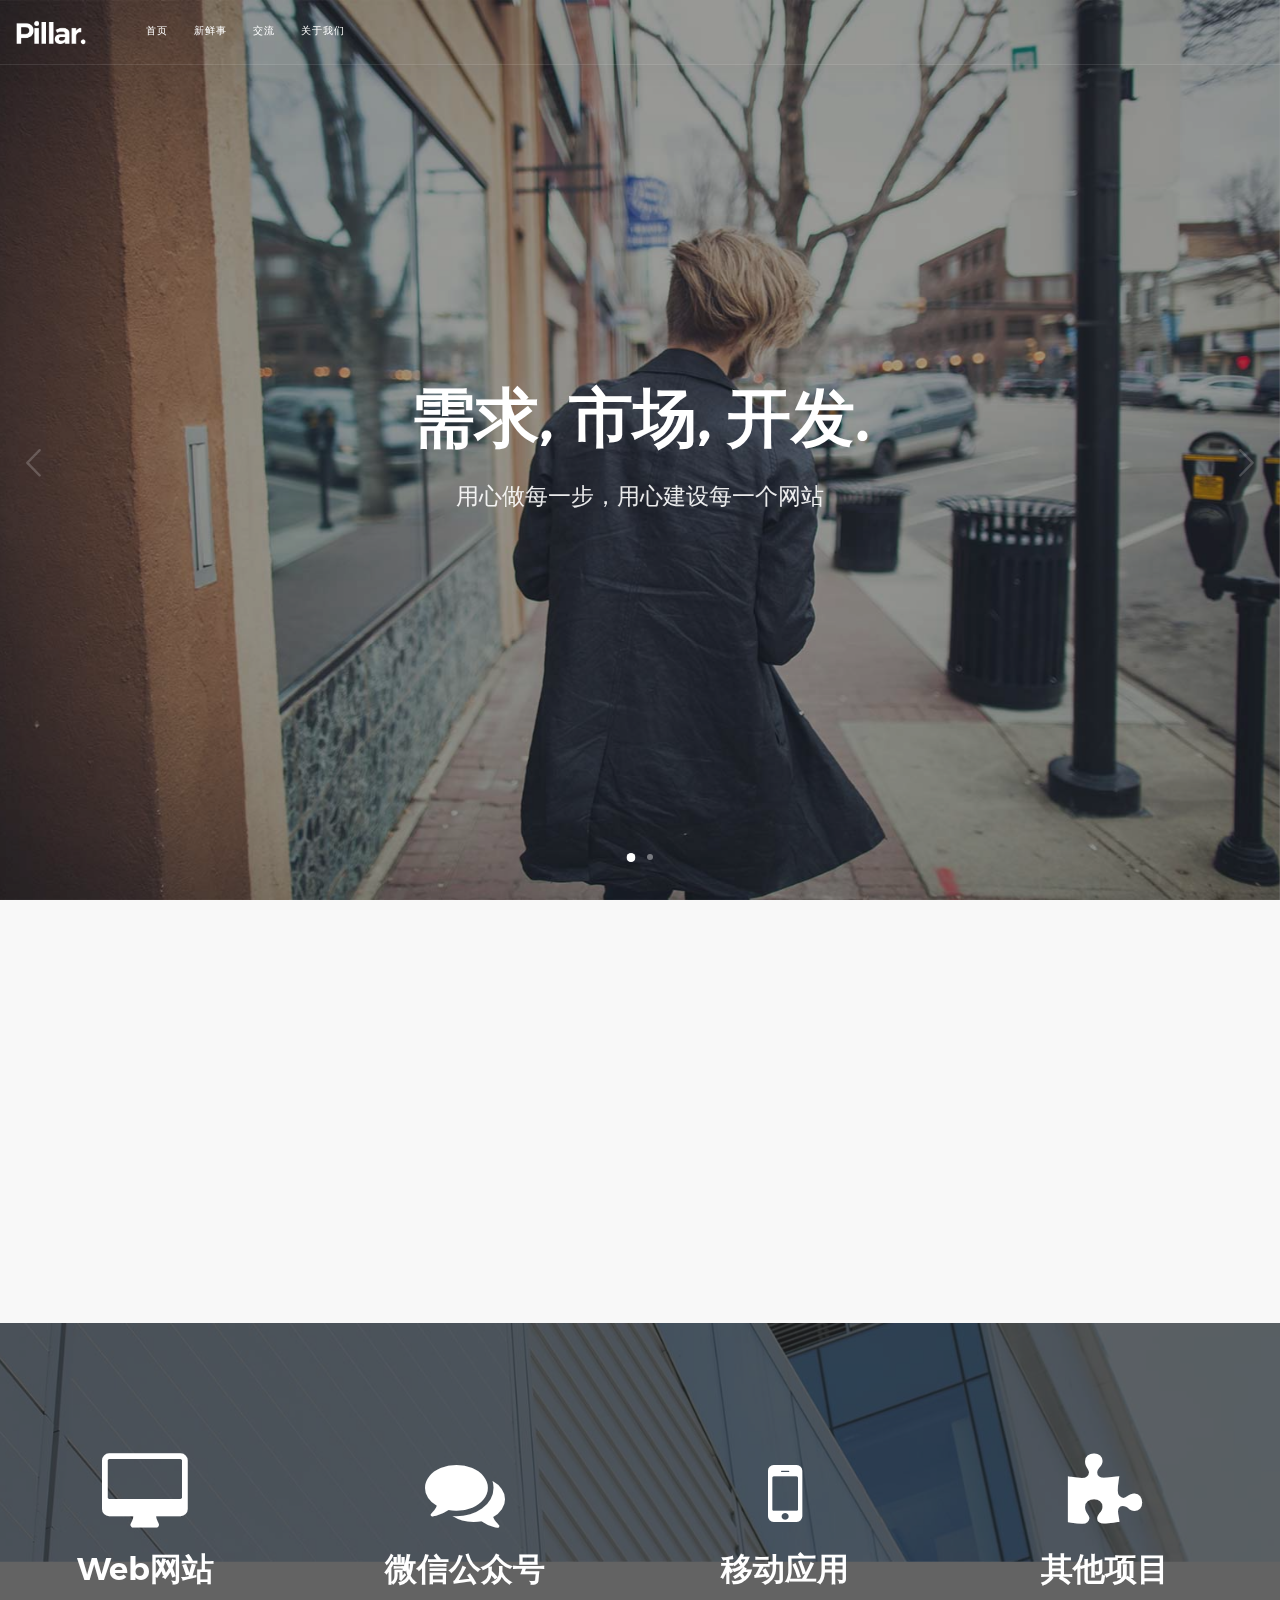
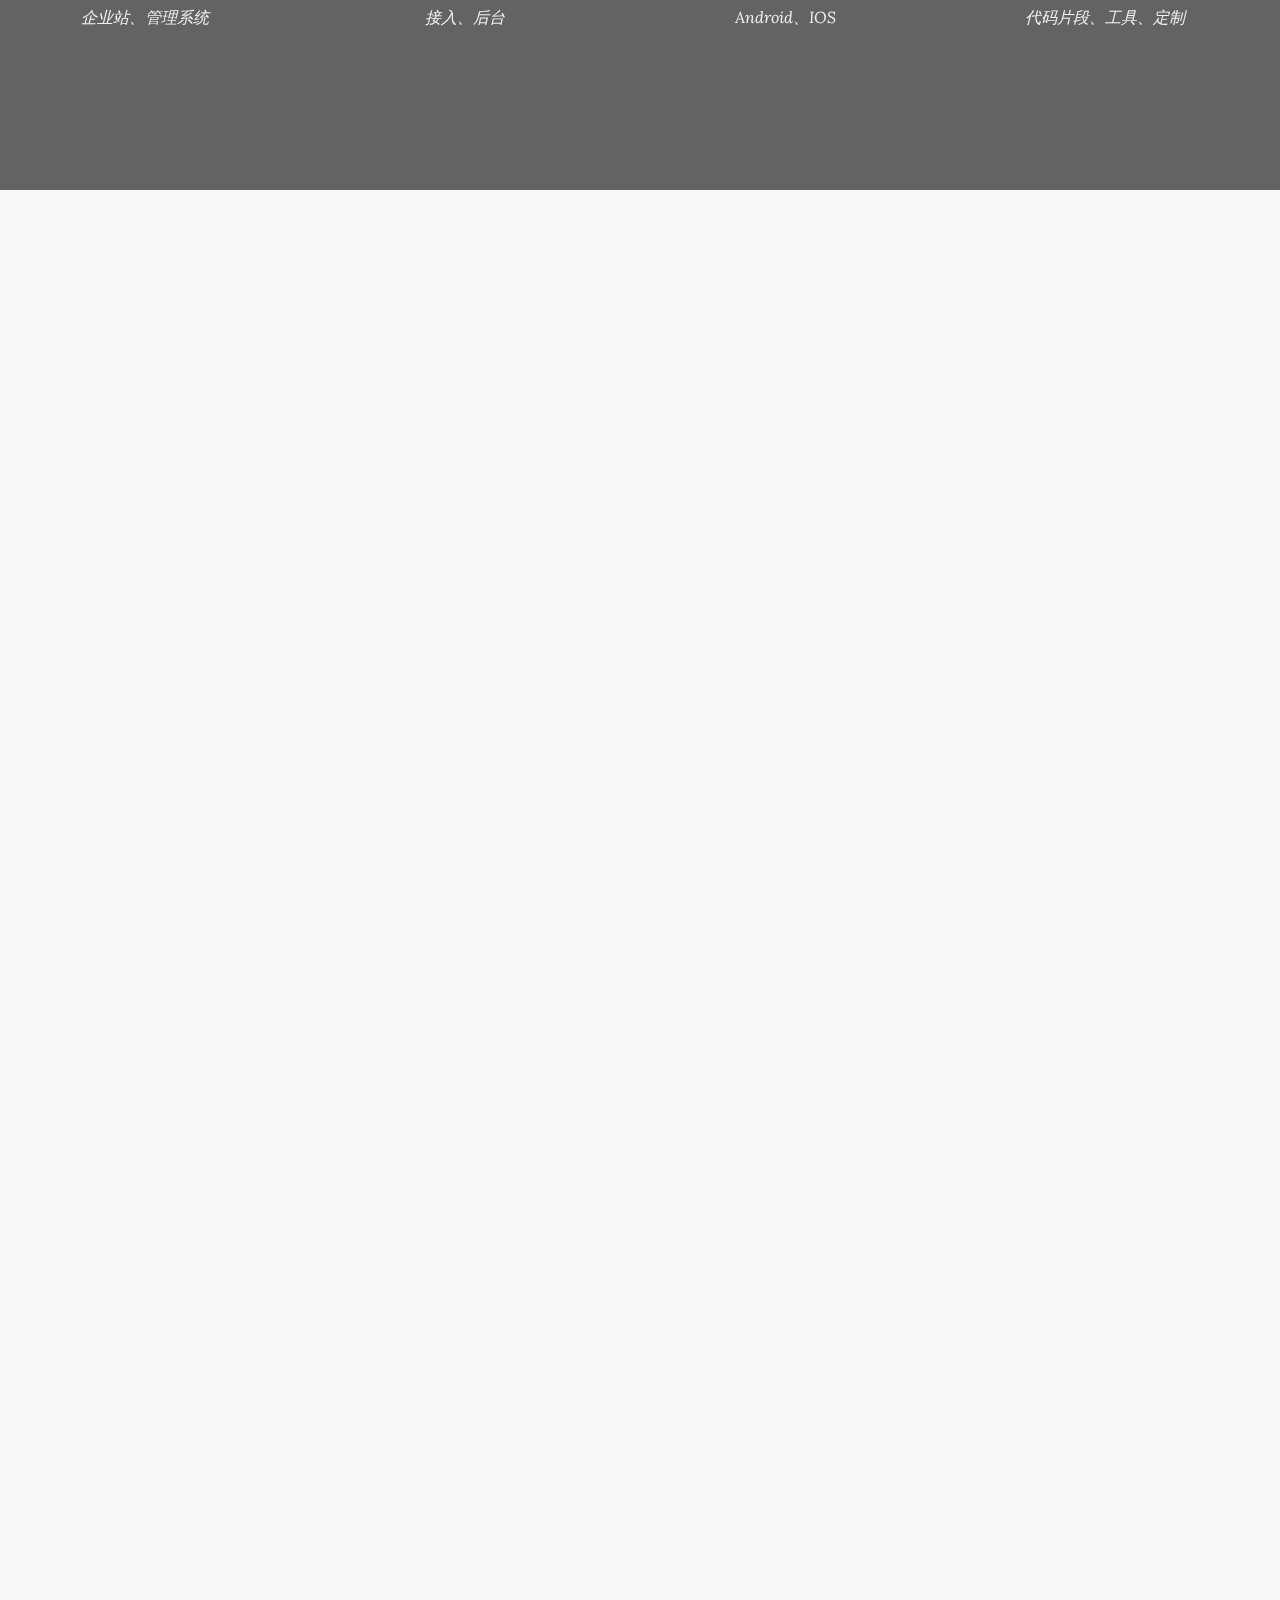
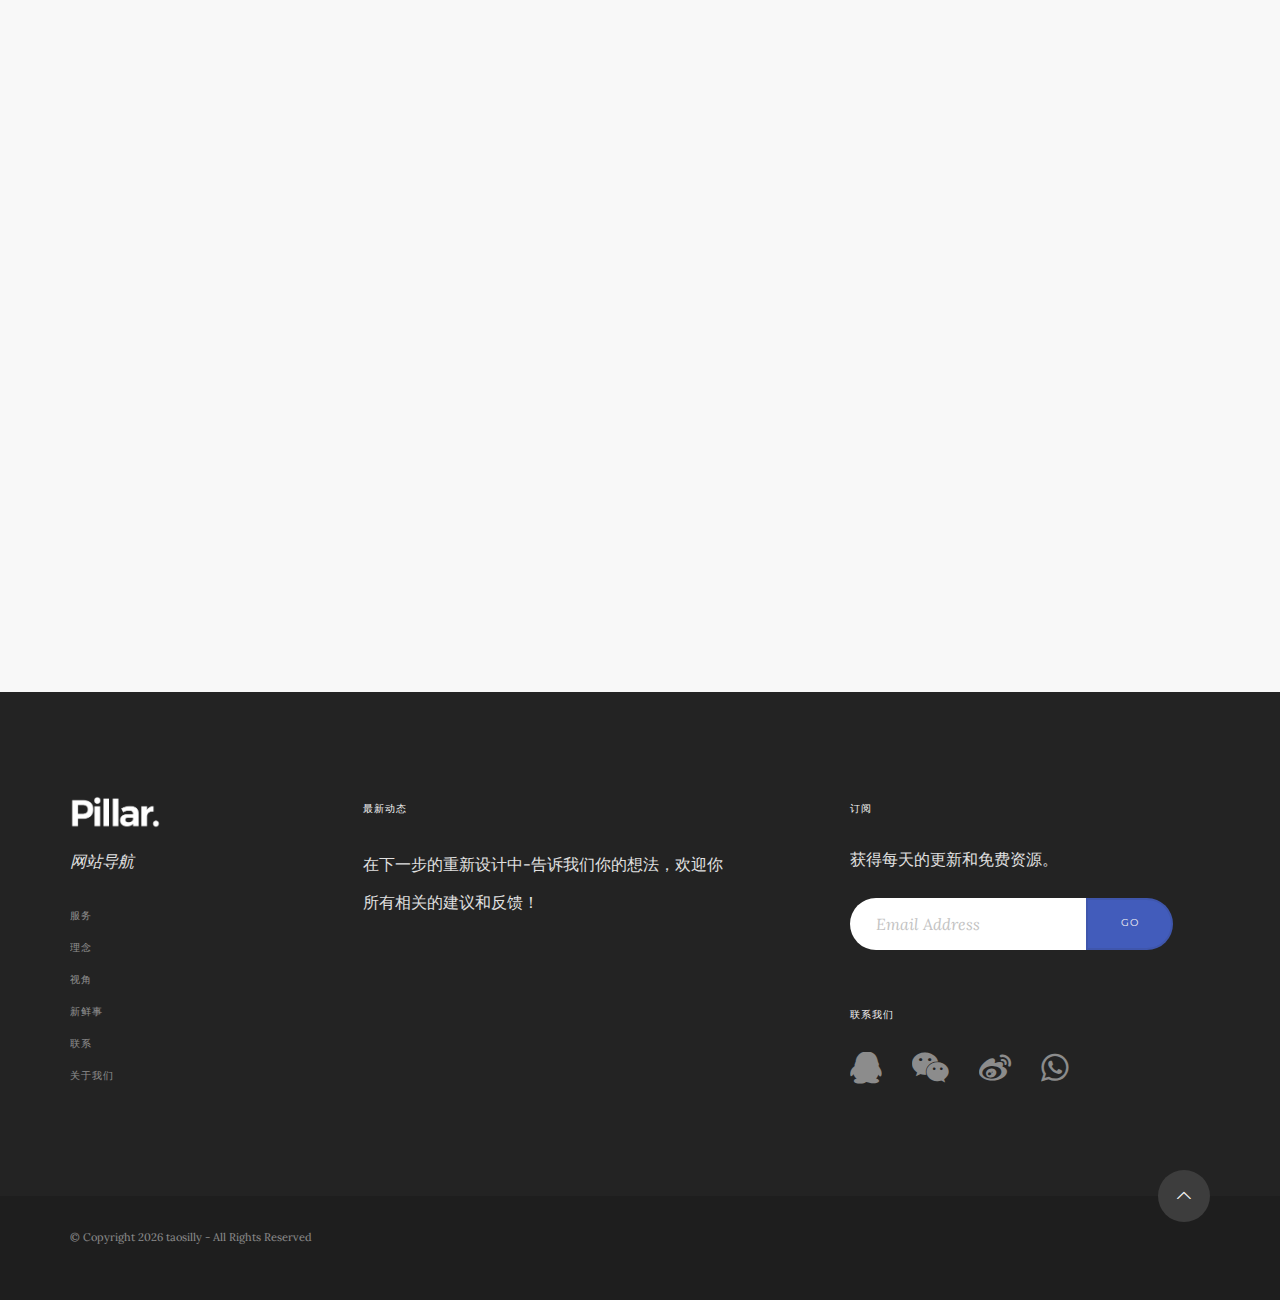
==== commit 231ee3d9: "2" ====
--- a/wwwroot/Index.html
+++ b/wwwroot/Index.html
@@ -139,15 +139,10 @@
                         <div class="container pos-vertical-center">
                             <div class="row">
                                 <div class="col-sm-12 text-center">
-                                    <h1>Combine, Edit, Deploy.</h1>
+                                    <h1>需求, 市场, 开发.</h1>
                                     <p class="lead">
-                                        Building a beautiful website is simple with Pillar and Variant Page Builder
+                                        用心做每一步，用心建设每一个网站
                                     </p>
-                                    <a class="btn btn--primary" href="variant/builder.html">
-                                        <span class="btn__text">
-                                            Try Builder Live
-                                        </span>
-                                    </a>
                                 </div>
                             </div>
                         </div>
@@ -159,15 +154,10 @@
                         <div class="container pos-vertical-center">
                             <div class="row">
                                 <div class="col-sm-12 text-center">
-                                    <h1>Your Site, Your Way.</h1>
+                                    <h1>需求, 市场, 开发.</h1>
                                     <p class="lead">
-                                        Carefully styled, reusable elements and multiple colour and font options
+                                        用心做每一步，用心建设每一个网站
                                     </p>
-                                    <a class="btn btn--primary" href="#">
-                                        <span class="btn__text">
-                                            Purchase Pillar Now
-                                        </span>
-                                    </a>
                                 </div>
                             </div>
                         </div>
